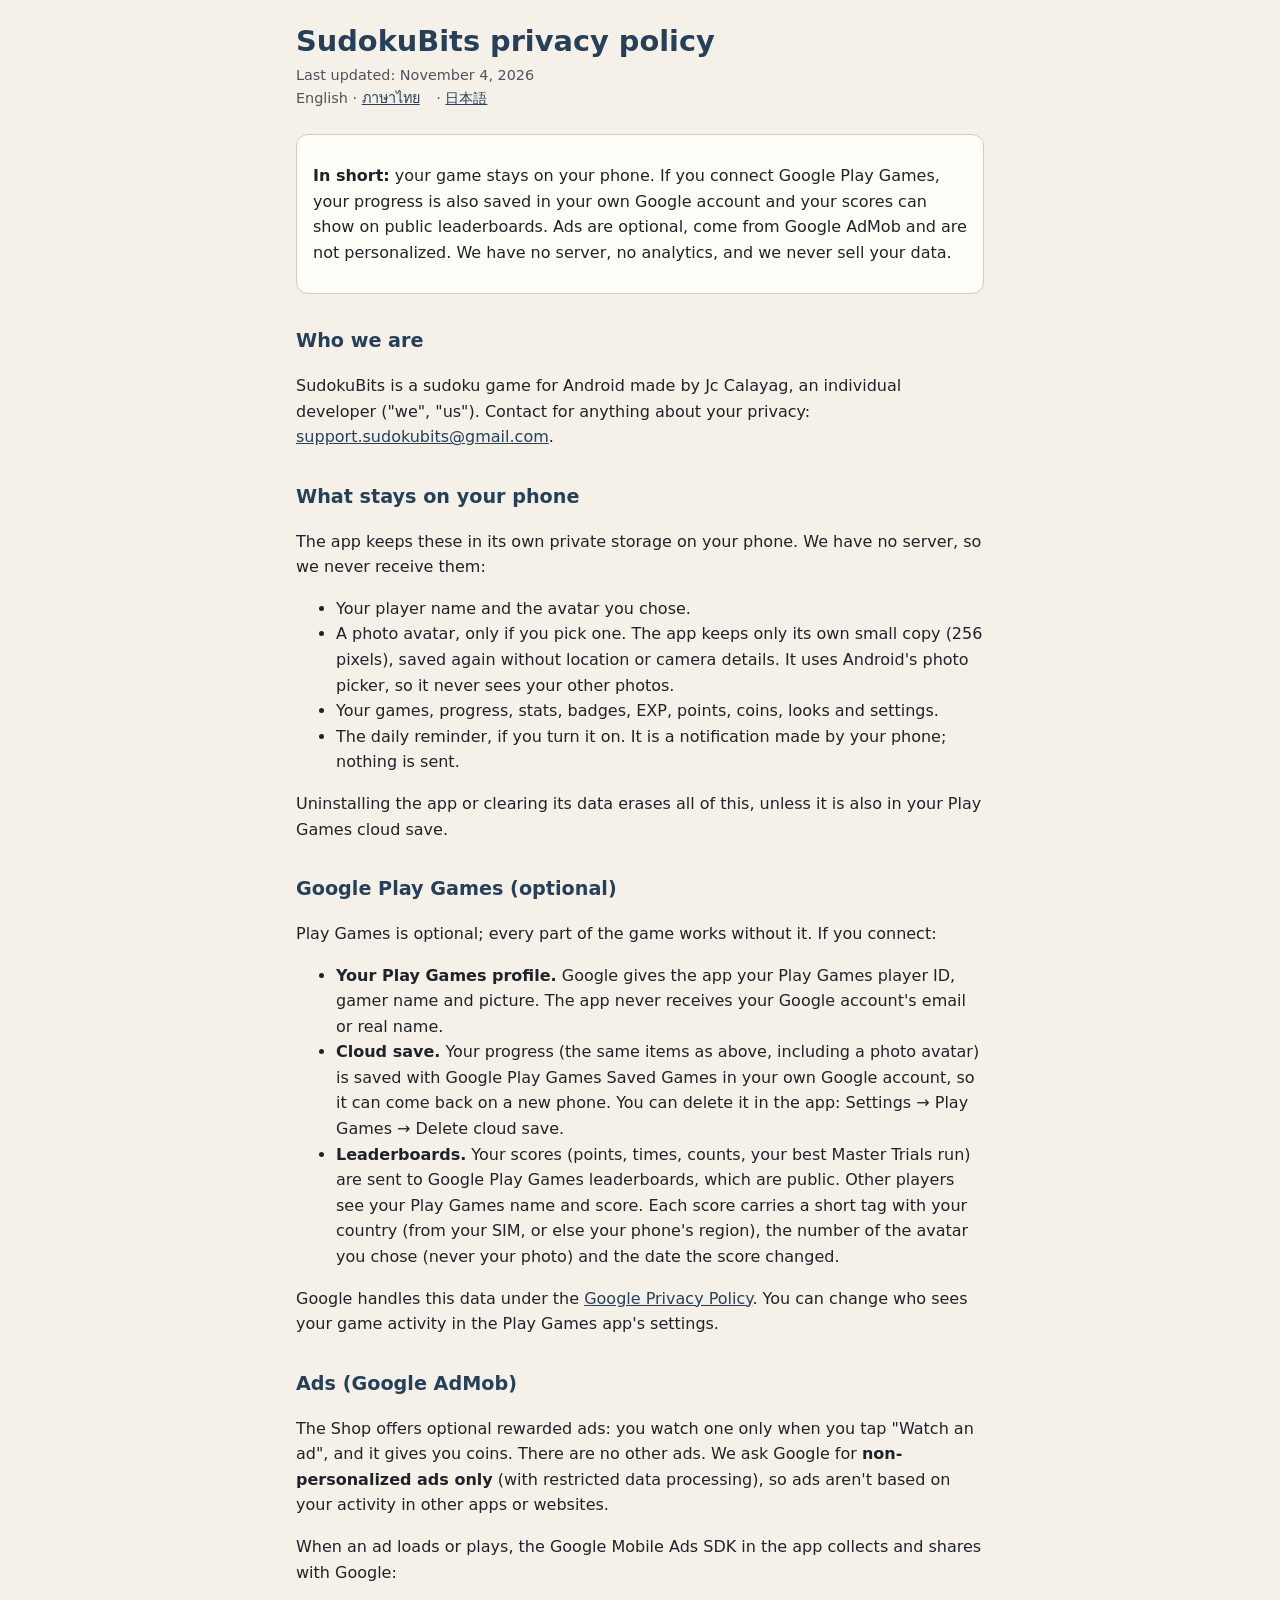
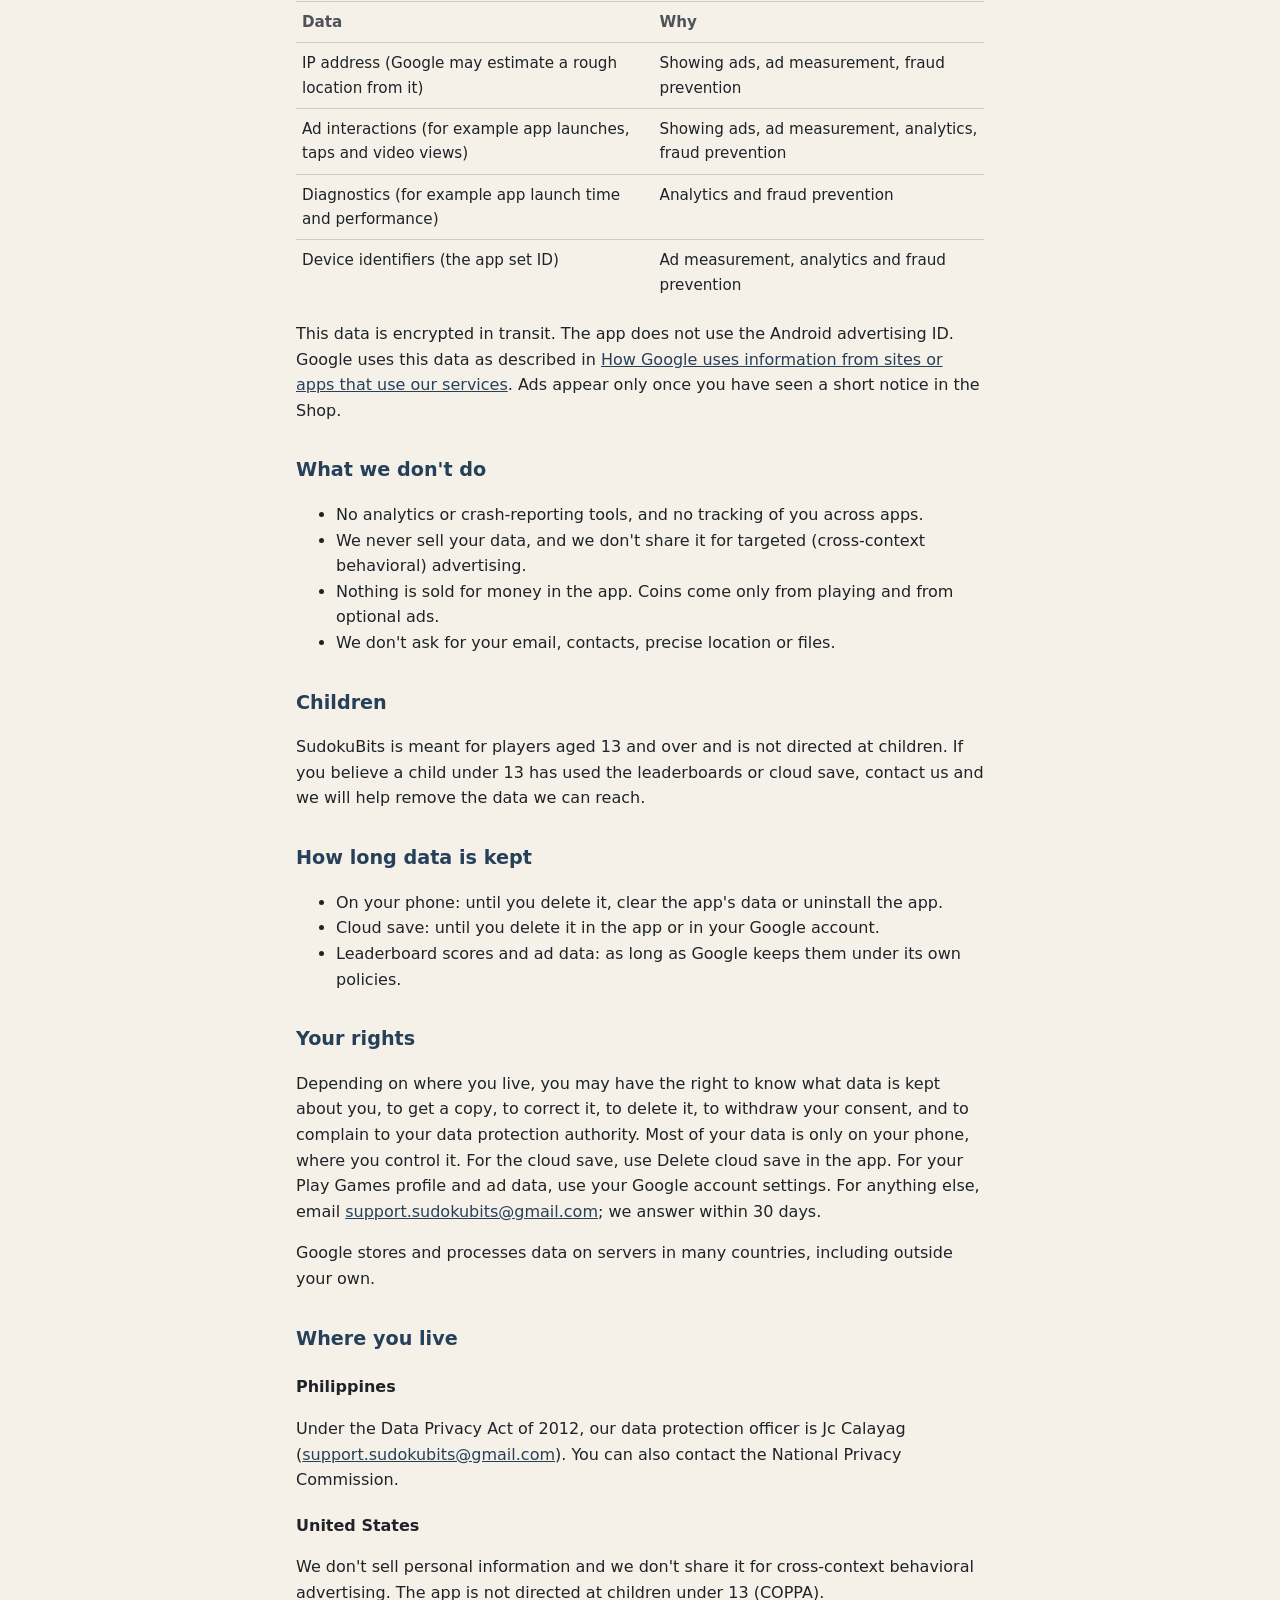
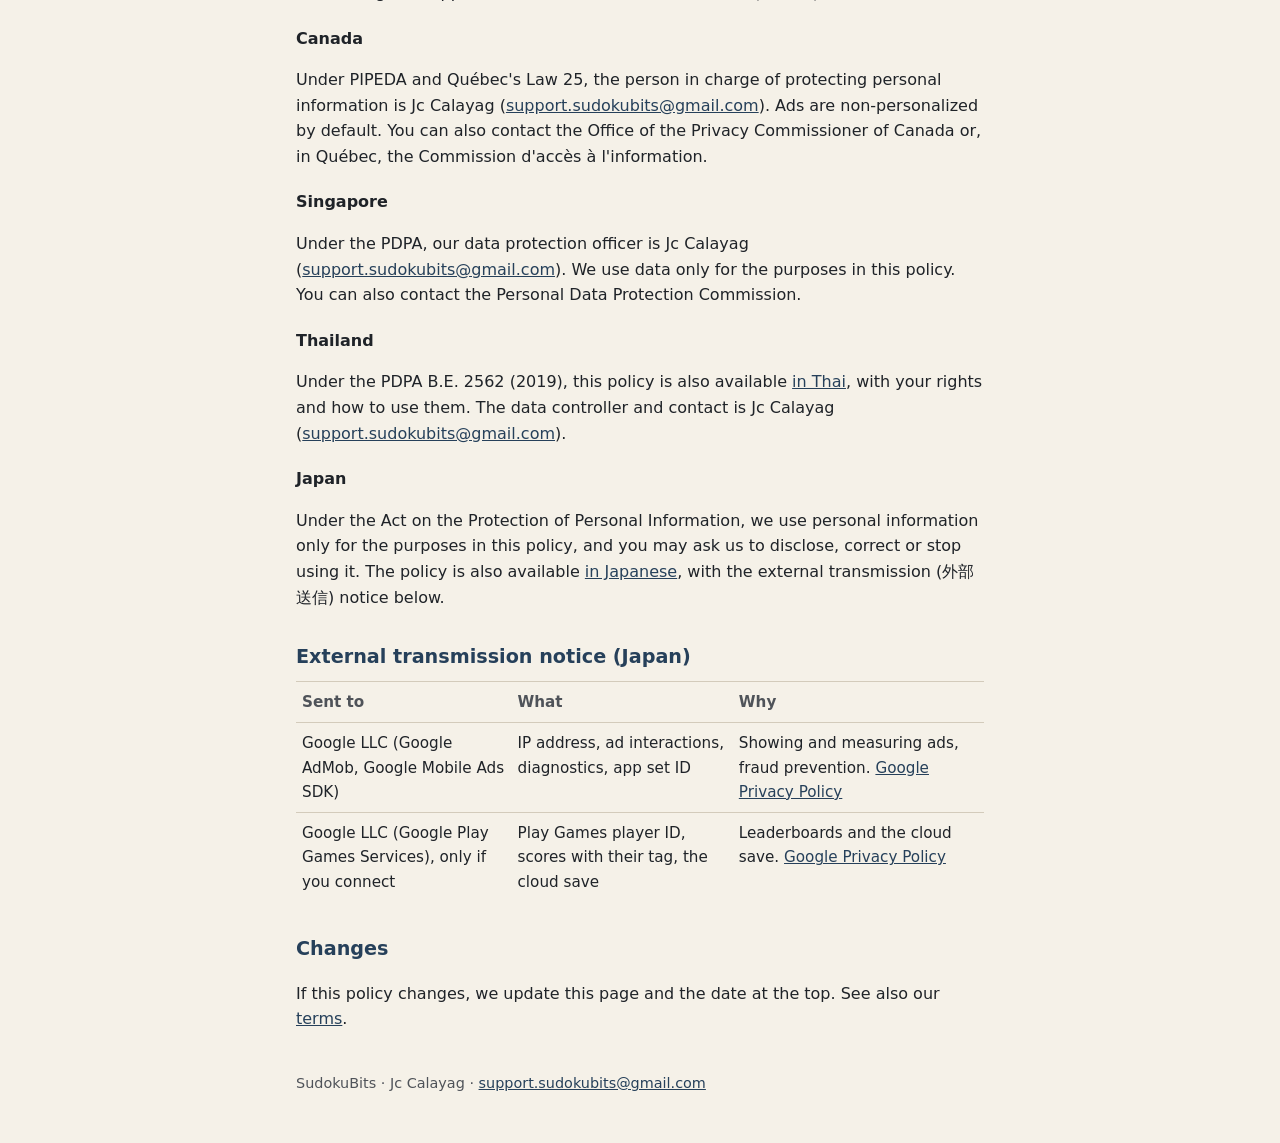
==== privacy.html @ 5cd3148a "Add files via upload" ====
<!doctype html>
<html lang="en">
<head>
<meta charset="utf-8">
<meta name="viewport" content="width=device-width, initial-scale=1">
<title>SudokuBits privacy policy</title>
<link rel="stylesheet" href="style.css">
</head>
<body>
<main>
<header>
  <h1>SudokuBits privacy policy</h1>
  <p class="updated">Last updated: November 4, 2026</p>
  <p class="langs">English · <a href="th/privacy.html">ภาษาไทย</a> · <a href="ja/privacy.html">日本語</a></p>
</header>

<div class="card">
  <p><strong>In short:</strong> your game stays on your phone. If you connect Google Play Games, your
  progress is also saved in your own Google account and your scores can show on public leaderboards.
  Ads are optional, come from Google AdMob and are not personalized. We have no server, no analytics,
  and we never sell your data.</p>
</div>

<h2>Who we are</h2>
<p>SudokuBits is a sudoku game for Android made by Jc Calayag, an individual developer ("we", "us").
Contact for anything about your privacy: <a href="mailto:support.sudokubits@gmail.com">support.sudokubits@gmail.com</a>.</p>

<h2>What stays on your phone</h2>
<p>The app keeps these in its own private storage on your phone. We have no server, so we never receive them:</p>
<ul>
  <li>Your player name and the avatar you chose.</li>
  <li>A photo avatar, only if you pick one. The app keeps only its own small copy (256 pixels), saved
    again without location or camera details. It uses Android's photo picker, so it never sees your other photos.</li>
  <li>Your games, progress, stats, badges, EXP, points, coins, looks and settings.</li>
  <li>The daily reminder, if you turn it on. It is a notification made by your phone; nothing is sent.</li>
</ul>
<p>Uninstalling the app or clearing its data erases all of this, unless it is also in your Play Games cloud save.</p>

<h2>Google Play Games (optional)</h2>
<p>Play Games is optional; every part of the game works without it. If you connect:</p>
<ul>
  <li><strong>Your Play Games profile.</strong> Google gives the app your Play Games player ID, gamer name and
    picture. The app never receives your Google account's email or real name.</li>
  <li><strong>Cloud save.</strong> Your progress (the same items as above, including a photo avatar) is saved
    with Google Play Games Saved Games in your own Google account, so it can come back on a new phone.
    You can delete it in the app: Settings → Play Games → Delete cloud save.</li>
  <li><strong>Leaderboards.</strong> Your scores (points, times, counts, your best Master Trials run) are sent
    to Google Play Games leaderboards, which are public. Other players see your Play Games name and score.
    Each score carries a short tag with your country (from your SIM, or else your phone's region), the
    number of the avatar you chose (never your photo) and the date the score changed.</li>
</ul>
<p>Google handles this data under the <a href="https://policies.google.com/privacy">Google Privacy Policy</a>.
You can change who sees your game activity in the Play Games app's settings.</p>

<h2>Ads (Google AdMob)</h2>
<p>The Shop offers optional rewarded ads: you watch one only when you tap "Watch an ad", and it gives you
coins. There are no other ads. We ask Google for <strong>non-personalized ads only</strong> (with restricted
data processing), so ads aren't based on your activity in other apps or websites.</p>
<p>When an ad loads or plays, the Google Mobile Ads SDK in the app collects and shares with Google:</p>
<div class="table-wrap">
<table>
  <tr><th>Data</th><th>Why</th></tr>
  <tr><td>IP address (Google may estimate a rough location from it)</td><td>Showing ads, ad measurement, fraud prevention</td></tr>
  <tr><td>Ad interactions (for example app launches, taps and video views)</td><td>Showing ads, ad measurement, analytics, fraud prevention</td></tr>
  <tr><td>Diagnostics (for example app launch time and performance)</td><td>Analytics and fraud prevention</td></tr>
  <tr><td>Device identifiers (the app set ID)</td><td>Ad measurement, analytics and fraud prevention</td></tr>
</table>
</div>
<p>This data is encrypted in transit. The app does not use the Android advertising ID. Google uses this data as
described in <a href="https://policies.google.com/technologies/partner-sites">How Google uses information from sites or apps that use our services</a>.
Ads appear only once you have seen a short notice in the Shop.</p>

<h2>What we don't do</h2>
<ul>
  <li>No analytics or crash-reporting tools, and no tracking of you across apps.</li>
  <li>We never sell your data, and we don't share it for targeted (cross-context behavioral) advertising.</li>
  <li>Nothing is sold for money in the app. Coins come only from playing and from optional ads.</li>
  <li>We don't ask for your email, contacts, precise location or files.</li>
</ul>

<h2>Children</h2>
<p>SudokuBits is meant for players aged 13 and over and is not directed at children. If you believe a child
under 13 has used the leaderboards or cloud save, contact us and we will help remove the data we can reach.</p>

<h2>How long data is kept</h2>
<ul>
  <li>On your phone: until you delete it, clear the app's data or uninstall the app.</li>
  <li>Cloud save: until you delete it in the app or in your Google account.</li>
  <li>Leaderboard scores and ad data: as long as Google keeps them under its own policies.</li>
</ul>

<h2>Your rights</h2>
<p>Depending on where you live, you may have the right to know what data is kept about you, to get a copy,
to correct it, to delete it, to withdraw your consent, and to complain to your data protection authority.
Most of your data is only on your phone, where you control it. For the cloud save, use Delete cloud save in
the app. For your Play Games profile and ad data, use your Google account settings. For anything else, email
<a href="mailto:support.sudokubits@gmail.com">support.sudokubits@gmail.com</a>; we answer within 30 days.</p>
<p>Google stores and processes data on servers in many countries, including outside your own.</p>

<h2>Where you live</h2>
<h3>Philippines</h3>
<p>Under the Data Privacy Act of 2012, our data protection officer is Jc Calayag
(<a href="mailto:support.sudokubits@gmail.com">support.sudokubits@gmail.com</a>). You can also contact the National Privacy Commission.</p>
<h3>United States</h3>
<p>We don't sell personal information and we don't share it for cross-context behavioral advertising. The app
is not directed at children under 13 (COPPA).</p>
<h3>Canada</h3>
<p>Under PIPEDA and Québec's Law 25, the person in charge of protecting personal information is Jc Calayag
(<a href="mailto:support.sudokubits@gmail.com">support.sudokubits@gmail.com</a>). Ads are non-personalized
by default. You can also contact the Office of the Privacy Commissioner of Canada or, in Québec, the
Commission d'accès à l'information.</p>
<h3>Singapore</h3>
<p>Under the PDPA, our data protection officer is Jc Calayag
(<a href="mailto:support.sudokubits@gmail.com">support.sudokubits@gmail.com</a>). We use data only for the purposes
in this policy. You can also contact the Personal Data Protection Commission.</p>
<h3>Thailand</h3>
<p>Under the PDPA B.E. 2562 (2019), this policy is also available <a href="th/privacy.html">in Thai</a>, with your rights and
how to use them. The data controller and contact is Jc Calayag
(<a href="mailto:support.sudokubits@gmail.com">support.sudokubits@gmail.com</a>).</p>
<h3>Japan</h3>
<p>Under the Act on the Protection of Personal Information, we use personal information only for the purposes
in this policy, and you may ask us to disclose, correct or stop using it. The policy is also available
<a href="ja/privacy.html">in Japanese</a>, with the external transmission (外部送信) notice below.</p>

<h2>External transmission notice (Japan)</h2>
<div class="table-wrap">
<table>
  <tr><th>Sent to</th><th>What</th><th>Why</th></tr>
  <tr><td>Google LLC (Google AdMob, Google Mobile Ads SDK)</td>
      <td>IP address, ad interactions, diagnostics, app set ID</td>
      <td>Showing and measuring ads, fraud prevention.
        <a href="https://policies.google.com/privacy">Google Privacy Policy</a></td></tr>
  <tr><td>Google LLC (Google Play Games Services), only if you connect</td>
      <td>Play Games player ID, scores with their tag, the cloud save</td>
      <td>Leaderboards and the cloud save.
        <a href="https://policies.google.com/privacy">Google Privacy Policy</a></td></tr>
</table>
</div>

<h2>Changes</h2>
<p>If this policy changes, we update this page and the date at the top. See also our <a href="terms.html">terms</a>.</p>

<footer>SudokuBits · Jc Calayag · <a href="mailto:support.sudokubits@gmail.com">support.sudokubits@gmail.com</a></footer>
</main>
</body>
</html>
---- style.css ----
/* SudokuBits pages: the app's ink on paper, night ink in dark mode (IDENTITY §2). */
:root {
  --paper: #F5F1E8;
  --sheet: #FFFDF8;
  --ink: #1F2328;
  --ink-soft: #4F5359;
  --accent: #26405A;
  --line: #D3CBBB;
  color-scheme: light dark;
}
@media (prefers-color-scheme: dark) {
  :root {
    --paper: #12161B;
    --sheet: #1E242B;
    --ink: #E8E3D9;
    --ink-soft: #BEC3C9;
    --accent: #9EBAD3;
    --line: #3A424B;
  }
}
* { box-sizing: border-box; }
body {
  margin: 0;
  background: var(--paper);
  color: var(--ink);
  font: 16px/1.6 system-ui, -apple-system, "Segoe UI", Roboto, "Noto Sans", "Noto Sans Thai", "Noto Sans JP", sans-serif;
}
main {
  max-width: 720px;
  margin: 0 auto;
  padding: 24px 16px 48px;
}
header { margin-bottom: 24px; }
h1 { color: var(--accent); font-size: 1.8rem; line-height: 1.25; margin: 0 0 4px; }
h2 { color: var(--accent); font-size: 1.2rem; margin: 32px 0 8px; }
h3 { font-size: 1rem; margin: 20px 0 4px; }
p, li { overflow-wrap: anywhere; }
a { color: var(--accent); }
.updated, .langs { color: var(--ink-soft); font-size: 0.9rem; margin: 0; }
.langs a { margin-right: 12px; }
.card {
  background: var(--sheet);
  border: 1px solid var(--line);
  border-radius: 12px;
  padding: 12px 16px;
  margin: 12px 0;
}
table { width: 100%; border-collapse: collapse; font-size: 0.95rem; }
th, td { text-align: left; vertical-align: top; padding: 8px 6px; border-top: 1px solid var(--line); }
th { color: var(--ink-soft); font-weight: 600; }
.table-wrap { overflow-x: auto; }
footer { margin-top: 40px; color: var(--ink-soft); font-size: 0.9rem; }
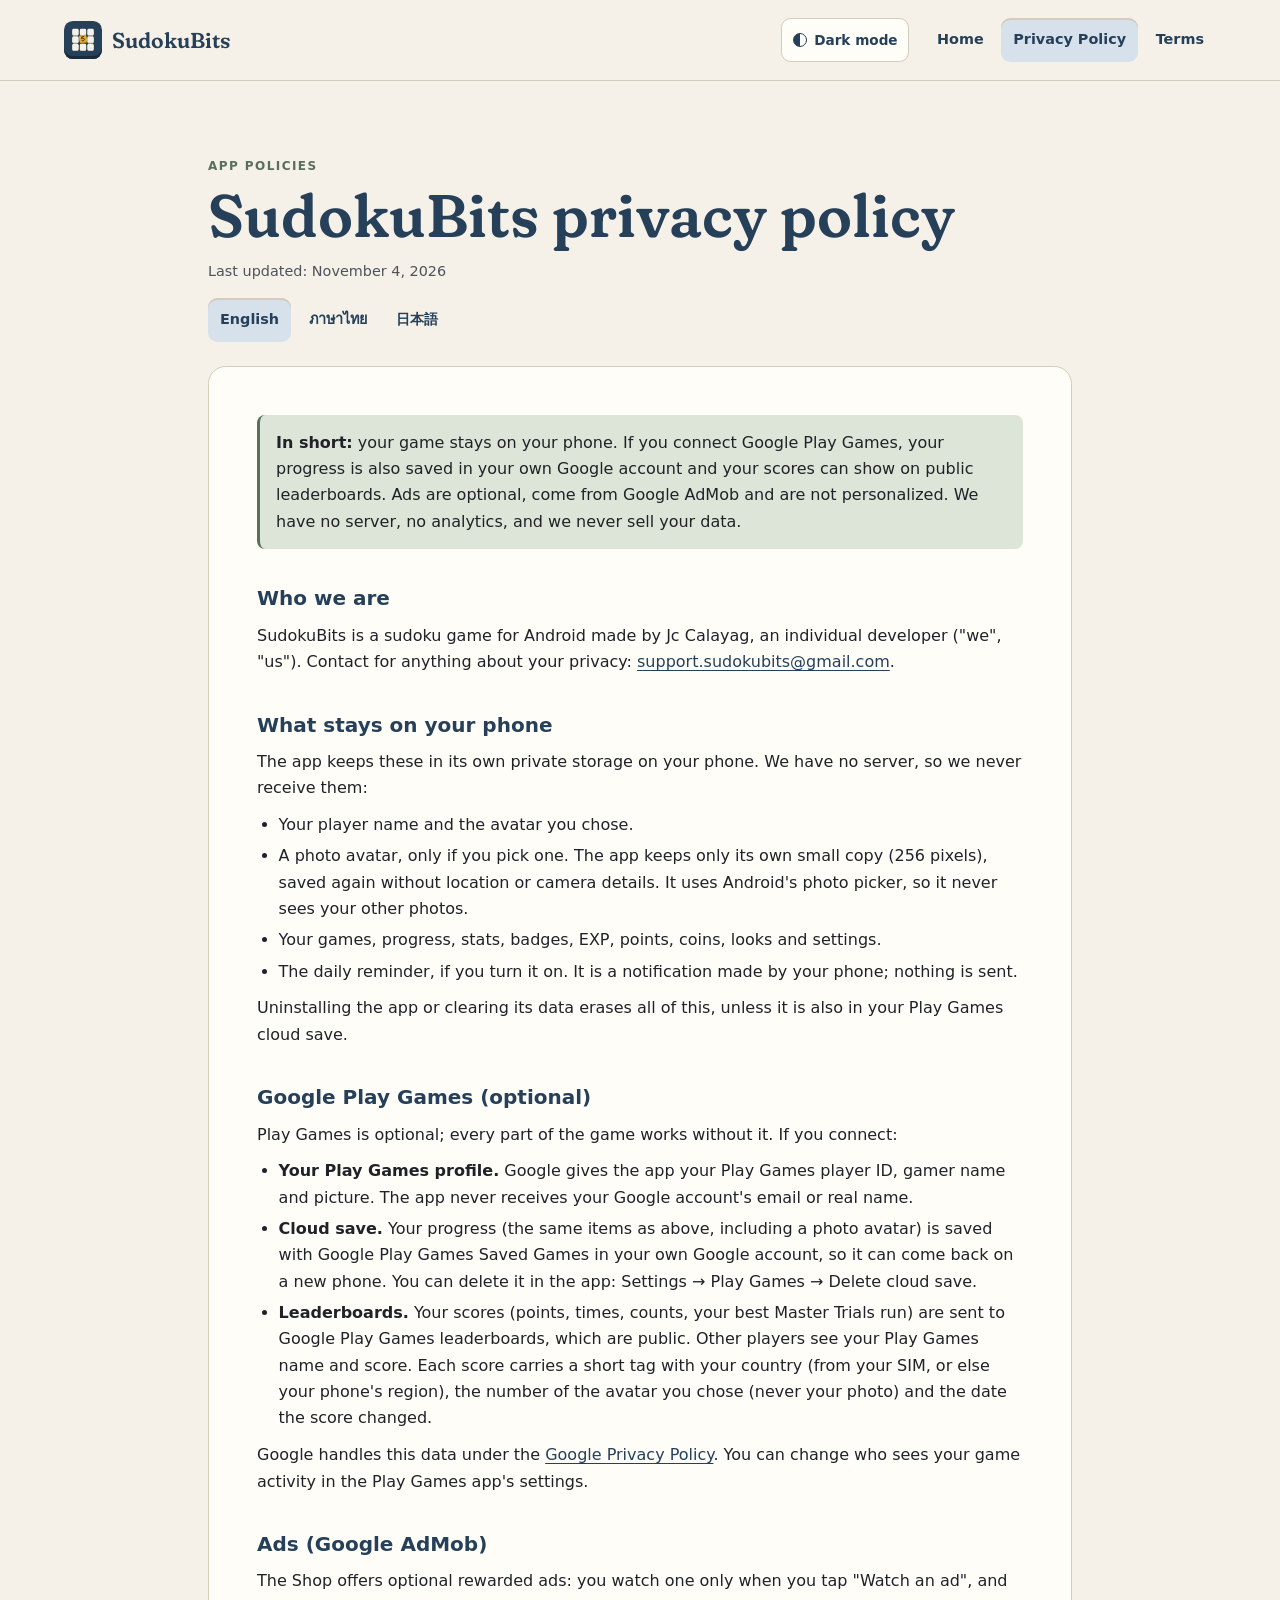
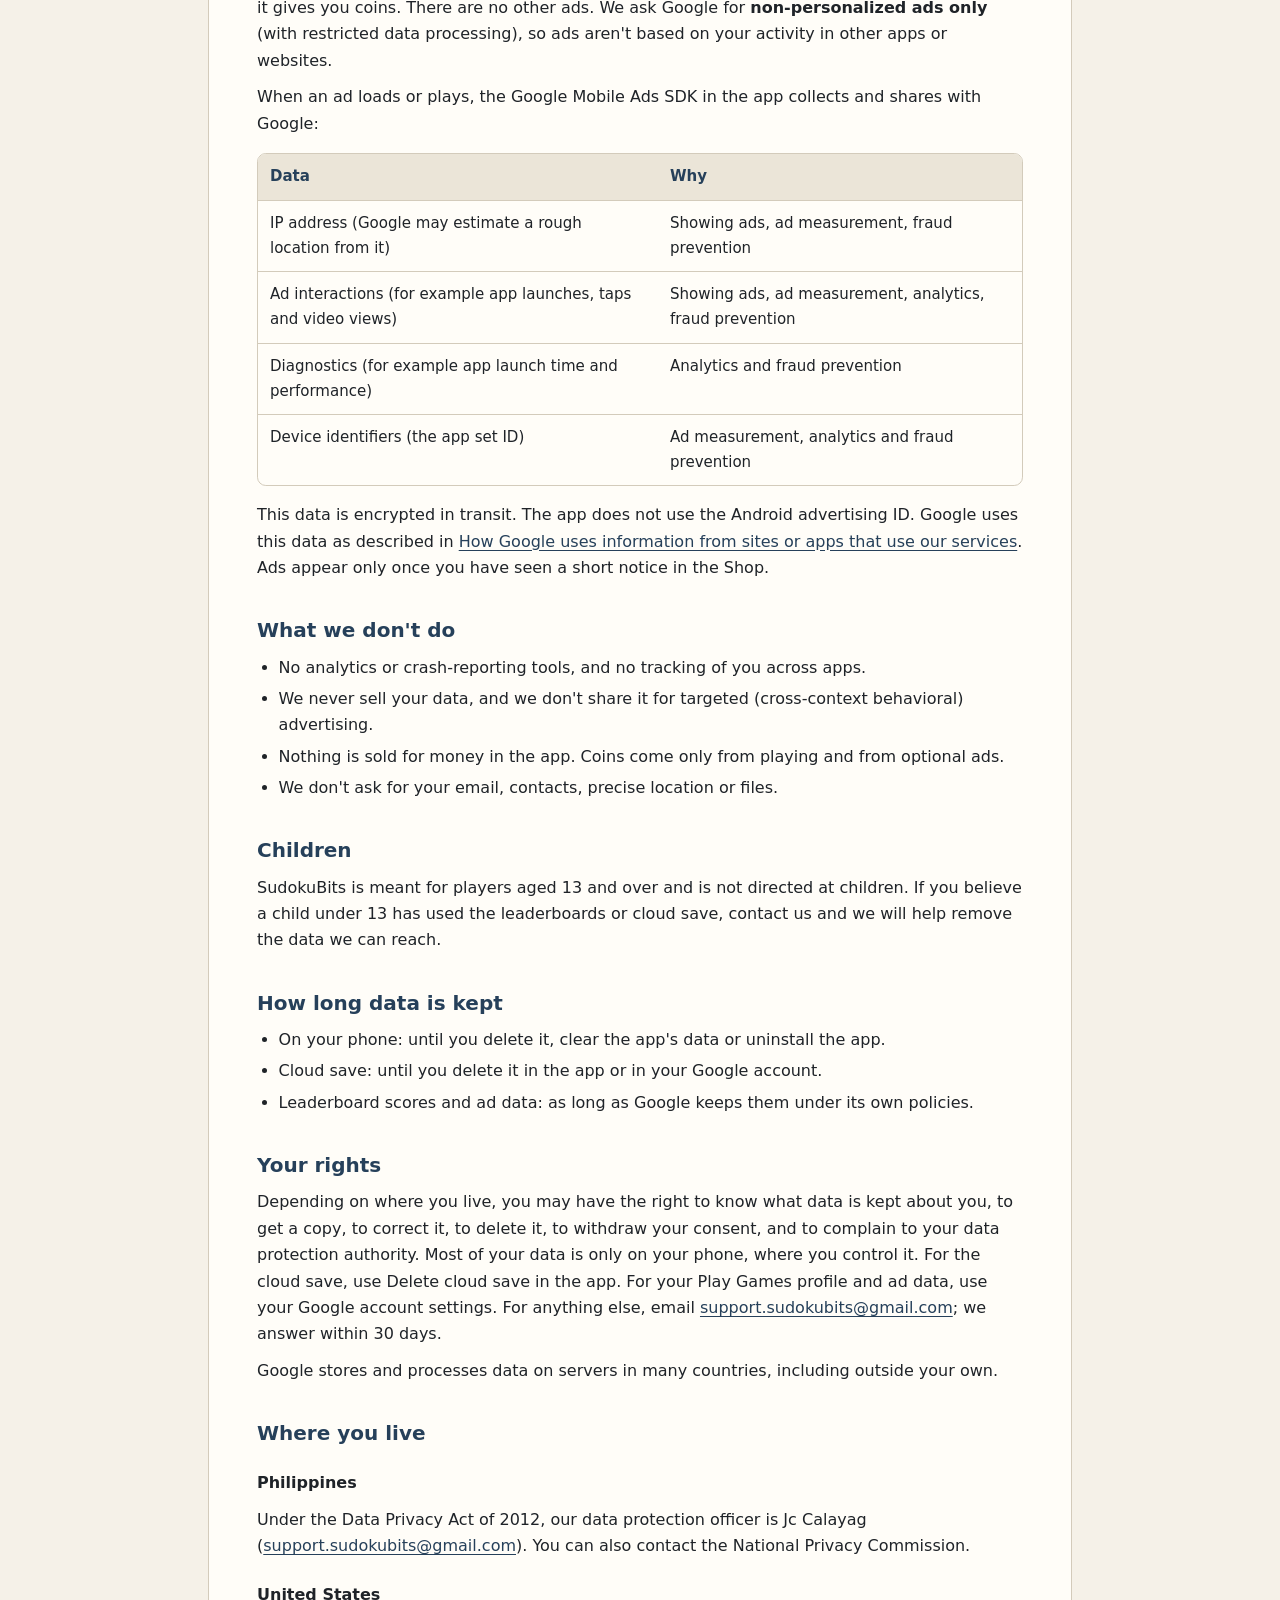
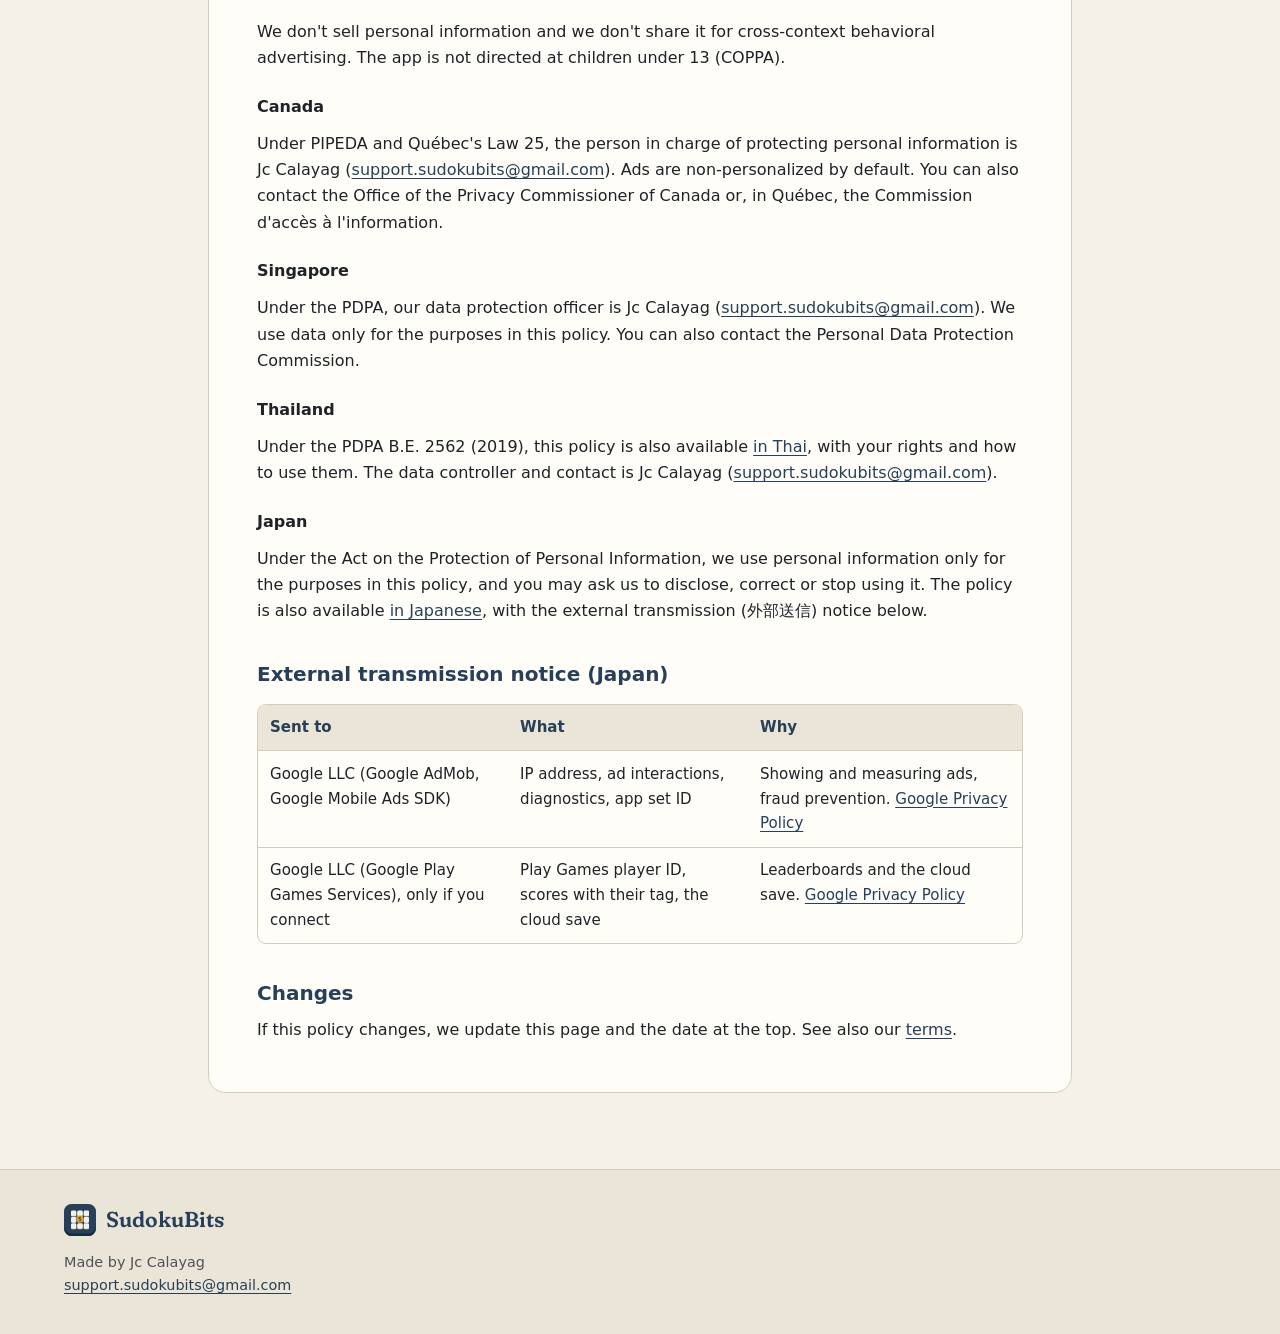
==== commit f0093f54: "feat: redesign the SudokuBits website" ====
--- a/privacy.html
+++ b/privacy.html
@@ -1,19 +1,46 @@
 <!doctype html>
 <html lang="en">
 <head>
-<meta charset="utf-8">
-<meta name="viewport" content="width=device-width, initial-scale=1">
-<title>SudokuBits privacy policy</title>
-<link rel="stylesheet" href="style.css">
+  <meta charset="utf-8">
+  <meta name="viewport" content="width=device-width, initial-scale=1">
+  <title>SudokuBits privacy policy</title>
+  <link rel="icon" href="assets/mark.svg" type="image/svg+xml">
+  <script src="assets/theme.js"></script>
+  <link rel="stylesheet" href="style.css">
 </head>
 <body>
-<main>
-<header>
-  <h1>SudokuBits privacy policy</h1>
-  <p class="updated">Last updated: November 4, 2026</p>
-  <p class="langs">English · <a href="th/privacy.html">ภาษาไทย</a> · <a href="ja/privacy.html">日本語</a></p>
-</header>
+  <a class="skip-link" href="#main">Skip to content</a>
+  <header class="site-header">
+    <div class="shell header-inner">
+      <a class="brand" href="index.html">
+        <img src="assets/mark.svg" alt="" width="38" height="38">
+        <span>SudokuBits</span>
+      </a>
+      <button class="theme-toggle" type="button" aria-pressed="false" hidden>
+        <span class="theme-indicator" aria-hidden="true"></span>
+        Dark mode
+      </button>
+      <nav class="site-nav" aria-label="Main navigation">
+        <a href="index.html">Home</a>
+        <a href="privacy.html" aria-current="page">Privacy Policy</a>
+        <a href="terms.html">Terms</a>
+      </nav>
+    </div>
+  </header>
 
+  <main id="main" class="shell legal-main" tabindex="-1">
+    <header class="legal-heading">
+      <p class="eyebrow">App policies</p>
+      <h1>SudokuBits privacy policy</h1>
+      <p class="updated">Last updated: November 4, 2026</p>
+      <nav class="langs" aria-label="Document language">
+        <a href="privacy.html" lang="en" hreflang="en" aria-current="page">English</a>
+        <a href="./th/privacy.html" lang="th" hreflang="th">ภาษาไทย</a>
+        <a href="./ja/privacy.html" lang="ja" hreflang="ja">日本語</a>
+      </nav>
+    </header>
+
+    <div class="legal-copy">
 <div class="card">
   <p><strong>In short:</strong> your game stays on your phone. If you connect Google Play Games, your
   progress is also saved in your own Google account and your scores can show on public leaderboards.
@@ -52,14 +79,14 @@
 <p>Google handles this data under the <a href="https://policies.google.com/privacy">Google Privacy Policy</a>.
 You can change who sees your game activity in the Play Games app's settings.</p>
 
-<h2>Ads (Google AdMob)</h2>
+<h2 id="ads">Ads (Google AdMob)</h2>
 <p>The Shop offers optional rewarded ads: you watch one only when you tap "Watch an ad", and it gives you
 coins. There are no other ads. We ask Google for <strong>non-personalized ads only</strong> (with restricted
 data processing), so ads aren't based on your activity in other apps or websites.</p>
 <p>When an ad loads or plays, the Google Mobile Ads SDK in the app collects and shares with Google:</p>
-<div class="table-wrap">
+<div class="table-wrap" role="region" aria-labelledby="ads" tabindex="0">
 <table>
-  <tr><th>Data</th><th>Why</th></tr>
+  <tr><th scope="col">Data</th><th scope="col">Why</th></tr>
   <tr><td>IP address (Google may estimate a rough location from it)</td><td>Showing ads, ad measurement, fraud prevention</td></tr>
   <tr><td>Ad interactions (for example app launches, taps and video views)</td><td>Showing ads, ad measurement, analytics, fraud prevention</td></tr>
   <tr><td>Diagnostics (for example app launch time and performance)</td><td>Analytics and fraud prevention</td></tr>
@@ -122,10 +149,10 @@
 in this policy, and you may ask us to disclose, correct or stop using it. The policy is also available
 <a href="ja/privacy.html">in Japanese</a>, with the external transmission (外部送信) notice below.</p>
 
-<h2>External transmission notice (Japan)</h2>
-<div class="table-wrap">
+<h2 id="external-transmission">External transmission notice (Japan)</h2>
+<div class="table-wrap" role="region" aria-labelledby="external-transmission" tabindex="0">
 <table>
-  <tr><th>Sent to</th><th>What</th><th>Why</th></tr>
+  <tr><th scope="col">Sent to</th><th scope="col">What</th><th scope="col">Why</th></tr>
   <tr><td>Google LLC (Google AdMob, Google Mobile Ads SDK)</td>
       <td>IP address, ad interactions, diagnostics, app set ID</td>
       <td>Showing and measuring ads, fraud prevention.
@@ -139,8 +166,20 @@
 
 <h2>Changes</h2>
 <p>If this policy changes, we update this page and the date at the top. See also our <a href="terms.html">terms</a>.</p>
+    </div>
+  </main>
 
-<footer>SudokuBits · Jc Calayag · <a href="mailto:support.sudokubits@gmail.com">support.sudokubits@gmail.com</a></footer>
-</main>
+  <footer class="site-footer">
+    <div class="shell footer-inner">
+      <div class="footer-credit">
+        <a class="brand" href="index.html">
+          <img src="assets/mark.svg" alt="" width="32" height="32">
+          <span>SudokuBits</span>
+        </a>
+        <p>Made by Jc Calayag</p>
+        <a href="mailto:support.sudokubits@gmail.com">support.sudokubits@gmail.com</a>
+      </div>
+    </div>
+  </footer>
 </body>
 </html>
--- a/style.css
+++ b/style.css
@@ -1,52 +1,508 @@
-/* SudokuBits pages: the app's ink on paper, night ink in dark mode (IDENTITY §2). */
+@font-face {
+  font-family: Fraunces;
+  src: url("assets/fraunces.ttf") format("truetype");
+  font-weight: 600;
+  font-display: swap;
+}
+
 :root {
-  --paper: #F5F1E8;
-  --sheet: #FFFDF8;
-  --ink: #1F2328;
-  --ink-soft: #4F5359;
-  --accent: #26405A;
-  --line: #D3CBBB;
-  color-scheme: light dark;
-}
-@media (prefers-color-scheme: dark) {
-  :root {
-    --paper: #12161B;
-    --sheet: #1E242B;
-    --ink: #E8E3D9;
-    --ink-soft: #BEC3C9;
-    --accent: #9EBAD3;
-    --line: #3A424B;
-  }
-}
-* { box-sizing: border-box; }
+  color-scheme: light;
+  --paper: #f5f1e8;
+  --sheet: #fffdf8;
+  --surface: #ebe5d8;
+  --text: #1f2328;
+  --muted: #4f5359;
+  --ink: #26405a;
+  --on-ink: #f5f1e8;
+  --ink-edge: #182b3e;
+  --ink-container: #d6e1ec;
+  --sage: #5a6e5c;
+  --sage-container: #dce5d8;
+  --line: #d3cbbb;
+  --grid-line: #bcb6a7;
+  --gold: #e3a83a;
+  --gold-wash: #f3e1b3;
+  --on-gold-wash: #3b2a00;
+  --display-font: Fraunces, Georgia, "Noto Serif", serif;
+  --body-font: system-ui, "Segoe UI", Roboto, "Noto Sans Thai", "Noto Sans JP", sans-serif;
+}
+
+:root[data-theme="dark"] {
+  color-scheme: dark;
+  --paper: #12161b;
+  --sheet: #1b2128;
+  --surface: #252b33;
+  --text: #e8e3d9;
+  --muted: #bec3c9;
+  --ink: #9ebad3;
+  --on-ink: #12253a;
+  --ink-edge: #5f7c97;
+  --ink-container: #2a3f57;
+  --sage: #a8bba5;
+  --sage-container: #33443a;
+  --line: #3a424b;
+  --grid-line: #55616e;
+  --gold: #edb94f;
+  --gold-wash: #4a3a12;
+  --on-gold-wash: #f5e1ad;
+}
+
+*, *::before, *::after { box-sizing: border-box; }
+
 body {
   margin: 0;
   background: var(--paper);
+  color: var(--text);
+  font: 1rem/1.65 var(--body-font);
+}
+
+a {
   color: var(--ink);
-  font: 16px/1.6 system-ui, -apple-system, "Segoe UI", Roboto, "Noto Sans", "Noto Sans Thai", "Noto Sans JP", sans-serif;
-}
-main {
-  max-width: 720px;
-  margin: 0 auto;
-  padding: 24px 16px 48px;
-}
-header { margin-bottom: 24px; }
-h1 { color: var(--accent); font-size: 1.8rem; line-height: 1.25; margin: 0 0 4px; }
-h2 { color: var(--accent); font-size: 1.2rem; margin: 32px 0 8px; }
-h3 { font-size: 1rem; margin: 20px 0 4px; }
-p, li { overflow-wrap: anywhere; }
-a { color: var(--accent); }
-.updated, .langs { color: var(--ink-soft); font-size: 0.9rem; margin: 0; }
-.langs a { margin-right: 12px; }
+  text-underline-offset: 0.2em;
+}
+
+a:focus-visible, button:focus-visible, [tabindex="0"]:focus-visible {
+  outline: 2px solid var(--ink);
+  outline-offset: 3px;
+}
+
+.skip-link {
+  position: absolute;
+  z-index: 1;
+  inset: 0.5rem auto auto 0.5rem;
+  padding: 0.55rem 0.8rem;
+  border-radius: 0.5rem;
+  background: var(--sheet);
+  transform: translateY(-160%);
+}
+
+.skip-link:focus { transform: none; }
+
+.shell {
+  width: min(100% - 2 * clamp(1.125rem, 5vw, 3.5rem), 72rem);
+  margin-inline: auto;
+}
+
+.site-header { border-block-end: 1px solid var(--line); }
+
+.header-inner {
+  min-height: 5rem;
+  display: flex;
+  align-items: center;
+  justify-content: space-between;
+  flex-wrap: wrap;
+  gap: 0.45rem 1rem;
+  padding-block: 0.65rem;
+}
+
+.brand {
+  display: inline-flex;
+  align-items: center;
+  gap: 0.65rem;
+  min-height: 2.75rem;
+  color: var(--ink);
+  font: 600 1.35rem/1.25 var(--display-font);
+  font-optical-sizing: none;
+  font-variation-settings: "opsz" 36, "SOFT" 100;
+  text-decoration: none;
+}
+
+.brand img { display: block; flex: none; }
+
+.site-nav {
+  display: flex;
+  flex-wrap: wrap;
+  gap: 0.2rem 0.35rem;
+}
+
+.site-nav a, .langs a {
+  display: inline-flex;
+  align-items: center;
+  min-height: 2.75rem;
+  padding: 0.3rem 0.75rem;
+  border-radius: 0.6rem;
+  font-size: 0.9rem;
+  font-weight: 650;
+  text-decoration: none;
+}
+
+.site-nav a:hover, .langs a:hover { text-decoration: underline; }
+
+.site-nav [aria-current], .langs [aria-current] {
+  background: var(--ink-container);
+  box-shadow: inset 0 2px 0 var(--line);
+}
+
+.theme-toggle, .puzzle-toggle {
+  display: inline-flex;
+  align-items: center;
+  justify-content: center;
+  gap: 0.45rem;
+  min-height: 2.75rem;
+  padding: 0.3rem 0.65rem;
+  border: 1px solid var(--line);
+  border-radius: 0.6rem;
+  background: var(--sheet);
+  color: var(--ink);
+  font: 650 0.85rem/1.25 var(--body-font);
+  cursor: pointer;
+}
+
+.theme-toggle[hidden], .puzzle-toggle[hidden], .puzzle-toggle svg[hidden] { display: none; }
+.theme-toggle { margin-inline-start: auto; }
+.theme-toggle:hover, .puzzle-toggle:hover { background: var(--ink-container); }
+.theme-toggle[aria-pressed="true"] { background: var(--ink-container); }
+
+.theme-indicator {
+  width: 0.9rem;
+  height: 0.9rem;
+  flex: none;
+  border: 1px solid currentColor;
+  border-radius: 50%;
+  background: linear-gradient(90deg, currentColor 50%, transparent 50%);
+}
+
+.theme-toggle[aria-pressed="true"] .theme-indicator { background: currentColor; }
+
+.hero {
+  display: grid;
+  grid-template-columns: minmax(0, 1.12fr) minmax(0, 1fr);
+  align-items: center;
+  gap: clamp(2.5rem, 6vw, 5.25rem);
+  padding-block: clamp(3.25rem, 7vw, 6rem) clamp(3.75rem, 8vw, 6.5rem);
+}
+
+.eyebrow {
+  margin: 0;
+  color: var(--sage);
+  font-size: 0.75rem;
+  font-weight: 750;
+  letter-spacing: 0.12em;
+  line-height: 1.5;
+  text-transform: uppercase;
+}
+
+.status-dot {
+  display: inline-block;
+  width: 0.5rem;
+  aspect-ratio: 1;
+  margin-inline-end: 0.25rem;
+  border-radius: 50%;
+  background: var(--sage);
+  vertical-align: 0.08em;
+}
+
+h1, .hero-line, .play-notes h2 {
+  color: var(--ink);
+  font-family: var(--display-font);
+  font-weight: 600;
+  font-optical-sizing: none;
+  font-variation-settings: "opsz" 36, "SOFT" 100;
+}
+
+.hero h1 {
+  margin: 0.7rem 0 0;
+  font-size: clamp(3rem, 6.8vw, 6.25rem);
+  letter-spacing: -0.045em;
+  line-height: 1;
+}
+
+.hero-line {
+  margin: 1rem 0 0;
+  font-size: clamp(1.45rem, 3vw, 2.6rem);
+  letter-spacing: -0.025em;
+  line-height: 1.16;
+}
+
+.hero-description {
+  max-width: 33ch;
+  margin: 1.15rem 0 1.65rem;
+  color: var(--muted);
+  font-size: clamp(1rem, 1.6vw, 1.16rem);
+}
+
+.store-tile {
+  display: inline-flex;
+  align-items: center;
+  justify-content: center;
+  gap: 0.6rem;
+  min-height: 3.25rem;
+  padding: 0.55rem 1rem 0.75rem;
+  border: 1px solid var(--ink);
+  border-radius: 0.75rem;
+  background: var(--ink);
+  box-shadow: inset 0 -4px 0 var(--ink-edge);
+  color: var(--on-ink);
+  font-weight: 700;
+  text-decoration: none;
+}
+
+.store-tile svg { flex: none; }
+.store-tile:hover { text-decoration: underline; }
+.store-tile:active { box-shadow: inset 0 -1px 0 var(--ink-edge); }
+
+.puzzle-sheet {
+  width: min(100%, 28rem);
+  margin: 0;
+  justify-self: center;
+  padding: clamp(0.8rem, 3vw, 1.7rem);
+  border: 1px solid var(--line);
+  border-radius: 1.2rem;
+  background: var(--sheet);
+  box-shadow: 0 6px 0 var(--line), 0 11px 0 var(--surface), 0 12px 0 var(--line);
+}
+
+.puzzle-heading, .puzzle-sheet figcaption {
+  display: flex;
+  align-items: baseline;
+  justify-content: space-between;
+  flex-wrap: wrap;
+  gap: 0.15rem 0.75rem;
+}
+
+.puzzle-index {
+  color: var(--muted);
+  font-size: 0.75rem;
+  font-variant-numeric: tabular-nums;
+}
+
+.puzzle-board {
+  display: grid;
+  grid-template-rows: repeat(9, minmax(0, 1fr));
+  aspect-ratio: 1;
+  margin-block: 0.85rem;
+  border: 2px solid var(--ink);
+  border-radius: 0.35rem;
+  overflow: hidden;
+  font-size: clamp(0.75rem, 2.1vw, 1.35rem);
+  font-weight: 650;
+  line-height: 1;
+  font-variant-numeric: tabular-nums;
+}
+
+.puzzle-row { display: grid; grid-template-columns: repeat(9, minmax(0, 1fr)); }
+.puzzle-row + .puzzle-row { border-block-start: 1px solid var(--grid-line); }
+.puzzle-row:nth-child(3n + 4) { border-block-start: 2px solid var(--ink); }
+
+.puzzle-row span {
+  display: grid;
+  place-items: center;
+}
+
+.puzzle-row span + span { border-inline-start: 1px solid var(--grid-line); }
+.puzzle-row span:nth-child(3n + 4) { border-inline-start: 2px solid var(--ink); }
+
+.puzzle-row.is-complete {
+  position: relative;
+  background: var(--gold-wash);
+  color: var(--on-gold-wash);
+}
+
+.puzzle-row.is-complete::after {
+  position: absolute;
+  inset: auto 0.15rem 0.15rem;
+  height: 2px;
+  background: var(--gold);
+  content: "";
+}
+
+.puzzle-row .placed { font-weight: 800; }
+
+.puzzle-sheet figcaption {
+  color: var(--muted);
+  font-size: 0.78rem;
+}
+
+.puzzle-toggle {
+  min-width: 9.25rem;
+}
+
+.puzzle-toggle svg { flex: none; }
+
+@media (prefers-reduced-motion: no-preference) {
+  @view-transition { navigation: auto; }
+
+  ::view-transition { pointer-events: none; }
+  ::view-transition-group(root) { animation-duration: 240ms; }
+
+  .hero-copy, .puzzle-sheet, .legal-main { animation: page-enter 360ms ease-out both; }
+  .puzzle-sheet { animation-delay: 90ms; }
+  .puzzle-row .placed { animation: digit-enter 200ms ease-out both; }
+  .puzzle-row.is-complete::after {
+    transform-origin: left;
+    animation: seam-draw 300ms ease-out both;
+  }
+}
+
+@keyframes page-enter {
+  from { opacity: 0.65; transform: translateY(9px); }
+  to { opacity: 1; transform: translateY(0); }
+}
+
+@keyframes digit-enter { from { color: transparent; } }
+@keyframes seam-draw { from { transform: scaleX(0); } }
+
+.play-notes {
+  display: grid;
+  grid-template-columns: minmax(0, 0.8fr) minmax(0, 1fr);
+  gap: 1rem clamp(2rem, 6vw, 5rem);
+  padding-block: clamp(2rem, 4.5vw, 3.5rem);
+  border-block-start: 1px solid var(--line);
+}
+
+.play-notes h2 {
+  max-width: 13ch;
+  margin: 0.45rem 0 0;
+  font-size: clamp(1.8rem, 4vw, 3.6rem);
+  letter-spacing: -0.03em;
+  line-height: 1.1;
+}
+
+.play-list { margin: 0; }
+
+.play-list > div {
+  position: relative;
+  min-height: 3rem;
+  padding-inline-start: 3.75rem;
+}
+
+.play-list > div + div {
+  margin-block-start: 1.1rem;
+  padding-block-start: 1.1rem;
+  border-block-start: 1px solid var(--line);
+}
+
+.play-list dt {
+  color: var(--ink);
+  font-size: 1.08rem;
+  font-weight: 750;
+}
+
+.play-list dd { margin: 0.2rem 0 0; color: var(--muted); }
+
+.note-icon {
+  position: absolute;
+  inset-inline-start: 0;
+  display: grid;
+  place-items: center;
+  width: 2.85rem;
+  aspect-ratio: 1;
+  border-radius: 0.65rem;
+  background: var(--sage-container);
+  color: var(--ink);
+}
+
+.site-footer {
+  border-block-start: 1px solid var(--line);
+  background: var(--surface);
+}
+
+.footer-inner {
+  display: flex;
+  justify-content: space-between;
+  flex-wrap: wrap;
+  gap: 1.25rem 2rem;
+  padding-block: 1.75rem 2.25rem;
+  font-size: 0.9rem;
+}
+
+.footer-credit { min-width: 0; }
+.footer-credit p { margin: 0.45rem 0 0; color: var(--muted); }
+.footer-credit > a:not(.brand) { overflow-wrap: anywhere; }
+
+.footer-languages {
+  display: flex;
+  flex-wrap: wrap;
+  gap: 1rem clamp(1.5rem, 4vw, 3rem);
+}
+
+.footer-languages p { margin: 0 0 0.3rem; color: var(--text); font-weight: 750; }
+.footer-languages a { display: block; padding-block: 0.15rem; }
+
+.legal-main {
+  max-width: 54rem;
+  padding-block: clamp(2.5rem, 6vw, 4.75rem);
+}
+
+.legal-heading { margin-block-end: 1.5rem; }
+
+.legal-heading h1 {
+  margin: 0.4rem 0 0.6rem;
+  font-size: clamp(1.85rem, 5.1vw, 3.75rem);
+  line-height: 1.15;
+  overflow-wrap: anywhere;
+}
+
+.updated { margin: 0; color: var(--muted); font-size: 0.9rem; }
+
+.langs {
+  display: flex;
+  flex-wrap: wrap;
+  gap: 0.2rem 0.35rem;
+  margin-block-start: 0.9rem;
+}
+
+.legal-copy {
+  padding: clamp(1rem, 4.5vw, 3rem);
+  border: 1px solid var(--line);
+  border-radius: 1.1rem;
+  background: var(--sheet);
+  overflow-wrap: anywhere;
+}
+
+.legal-copy > :first-child, .card > :first-child { margin-block-start: 0; }
+.legal-copy > :last-child, .card > :last-child { margin-block-end: 0; }
+.legal-copy h2 { margin: 1.75em 0 0.4em; color: var(--ink); font-size: 1.25rem; line-height: 1.4; }
+.legal-copy h3 { margin: 1.4em 0 0.35em; font-size: 1rem; }
+.legal-copy p, .legal-copy ul { margin-block: 0.65em; }
+.legal-copy ul { padding-inline-start: 1.35em; }
+.legal-copy li + li { margin-block-start: 0.3em; }
+
 .card {
-  background: var(--sheet);
+  padding: 0.9rem 1rem;
+  border-inline-start: 3px solid var(--sage);
+  border-radius: 0.5rem;
+  background: var(--sage-container);
+}
+
+.table-wrap {
+  overflow-x: auto;
+  margin-block: 1rem;
   border: 1px solid var(--line);
-  border-radius: 12px;
-  padding: 12px 16px;
-  margin: 12px 0;
-}
-table { width: 100%; border-collapse: collapse; font-size: 0.95rem; }
-th, td { text-align: left; vertical-align: top; padding: 8px 6px; border-top: 1px solid var(--line); }
-th { color: var(--ink-soft); font-weight: 600; }
-.table-wrap { overflow-x: auto; }
-footer { margin-top: 40px; color: var(--ink-soft); font-size: 0.9rem; }
+  border-radius: 0.55rem;
+}
+
+.table-wrap table {
+  width: 100%;
+  min-width: 25rem;
+  border-collapse: collapse;
+  font-size: 0.94rem;
+}
+
+.table-wrap :is(th, td) {
+  padding: 0.65rem 0.75rem;
+  text-align: start;
+  vertical-align: top;
+}
+
+.table-wrap th { background: var(--surface); color: var(--ink); }
+.table-wrap td { border-block-start: 1px solid var(--line); }
+
+@media (max-width: 48rem) {
+  .hero, .play-notes { grid-template-columns: minmax(0, 1fr); }
+  .hero { gap: 2rem; }
+  .hero h1 { font-size: clamp(2.55rem, 11vw, 5rem); }
+  .puzzle-sheet { justify-self: start; }
+  .puzzle-board { font-size: clamp(0.75rem, 4vw, 1.35rem); }
+}
+
+@media (max-width: 38rem) {
+  .header-inner {
+    display: grid;
+    grid-template-columns: minmax(0, 1fr) auto;
+  }
+  .header-inner .brand { justify-self: start; }
+  .theme-toggle { grid-column: 2; grid-row: 1; }
+  .site-nav { grid-column: 1 / -1; margin-inline-start: -0.4rem; }
+  .site-nav a { padding-inline: 0.4rem; }
+}
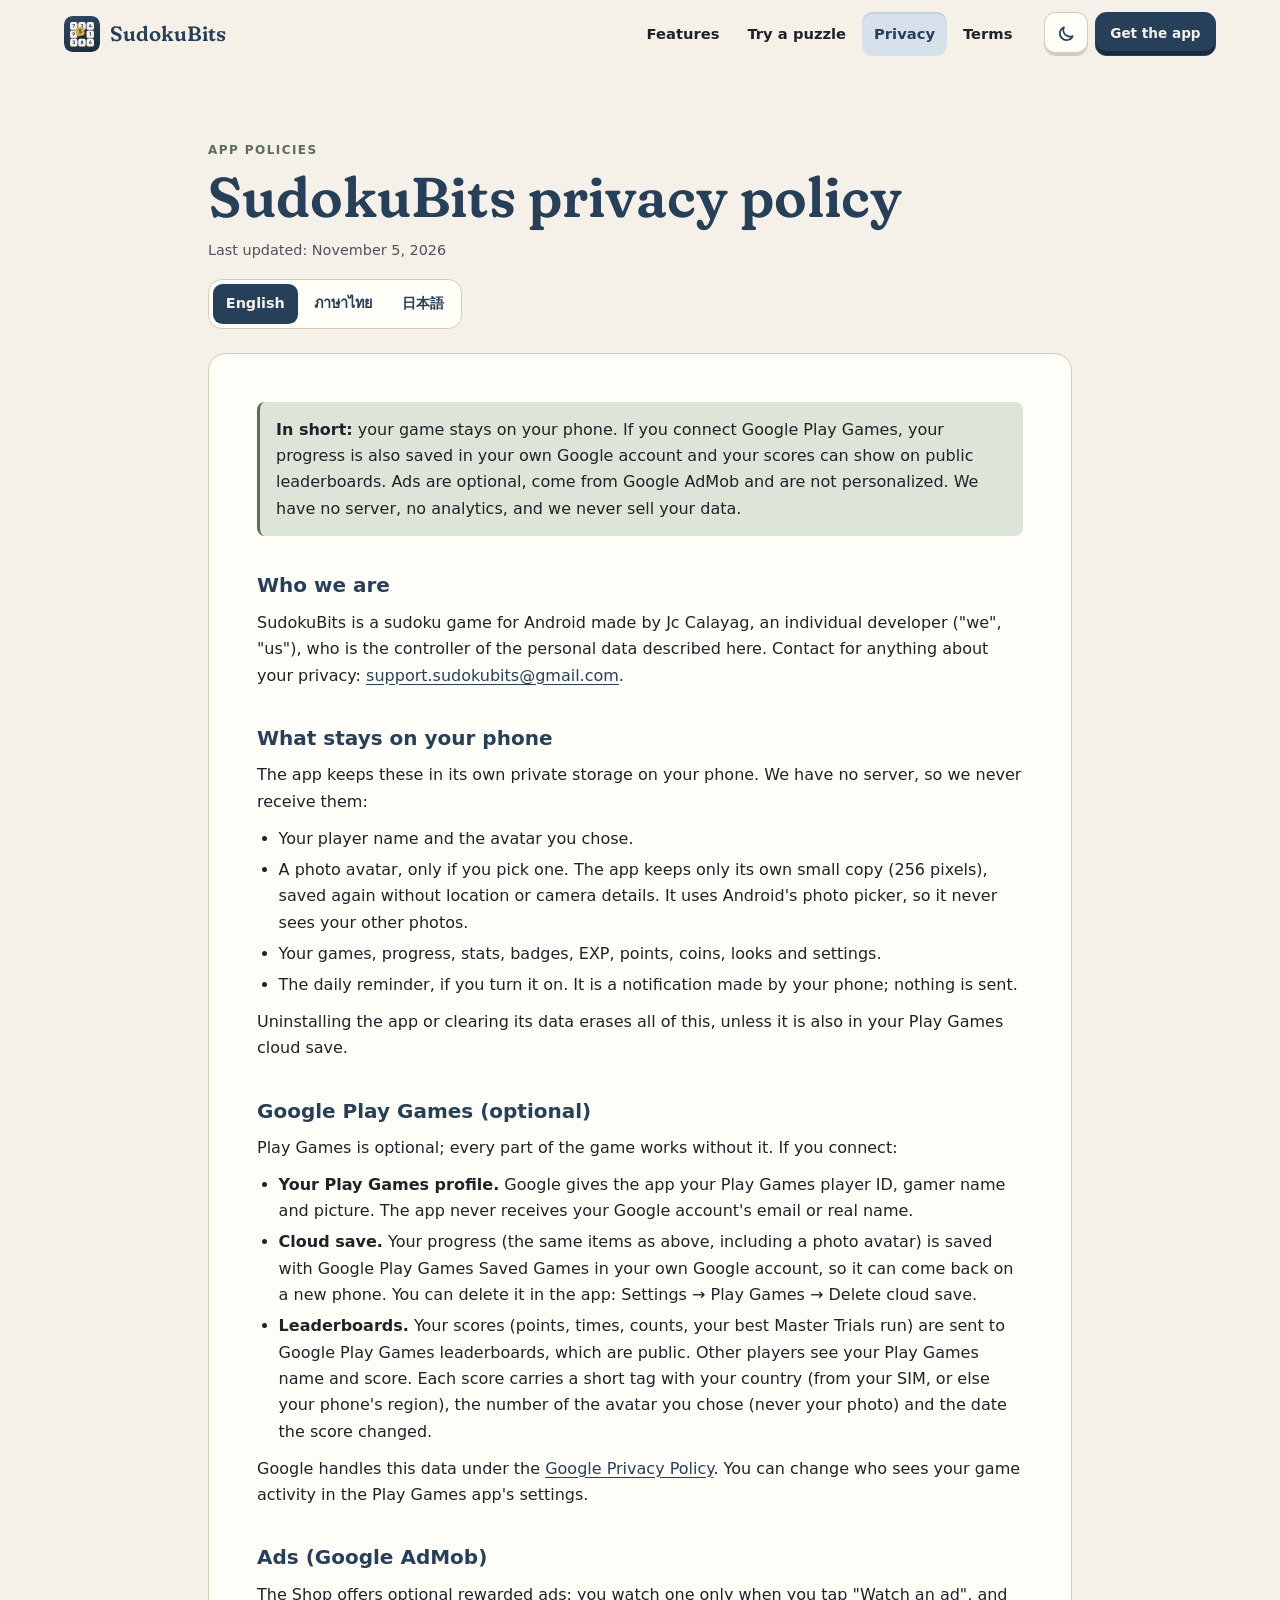
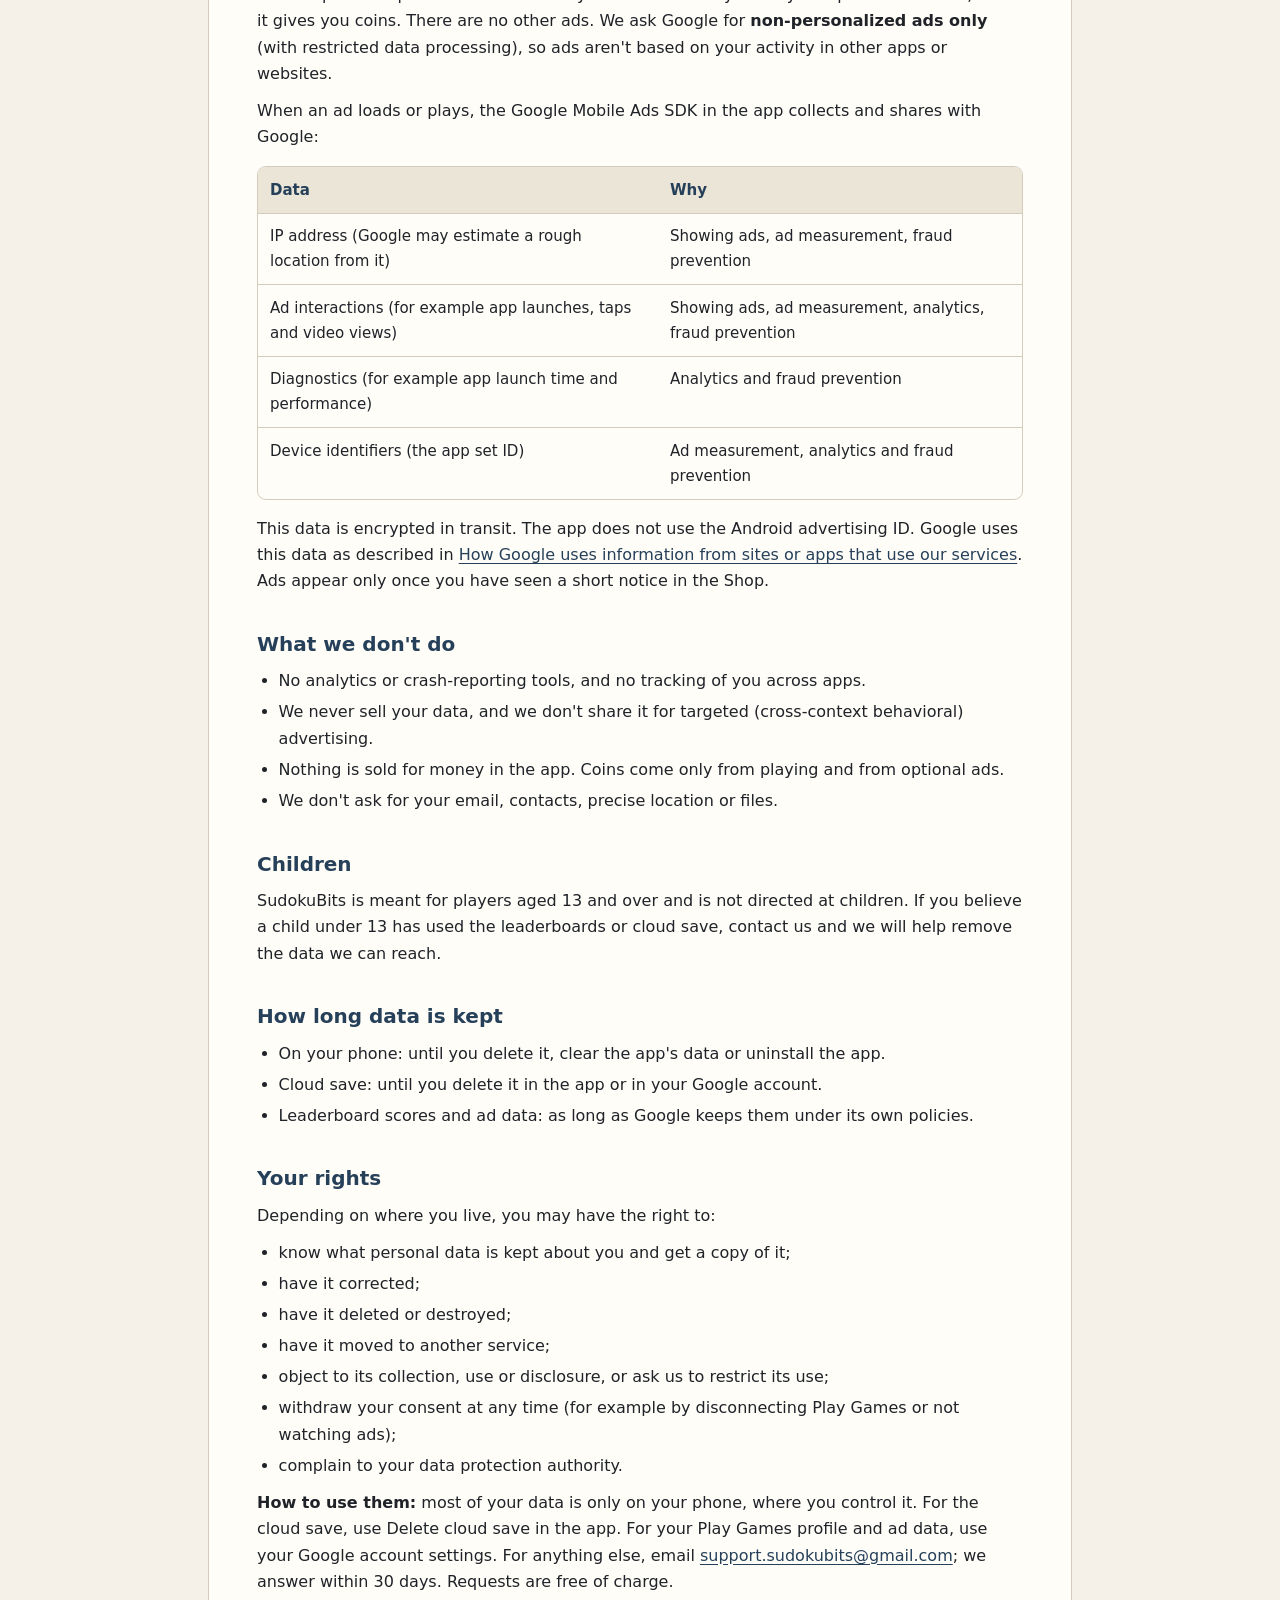
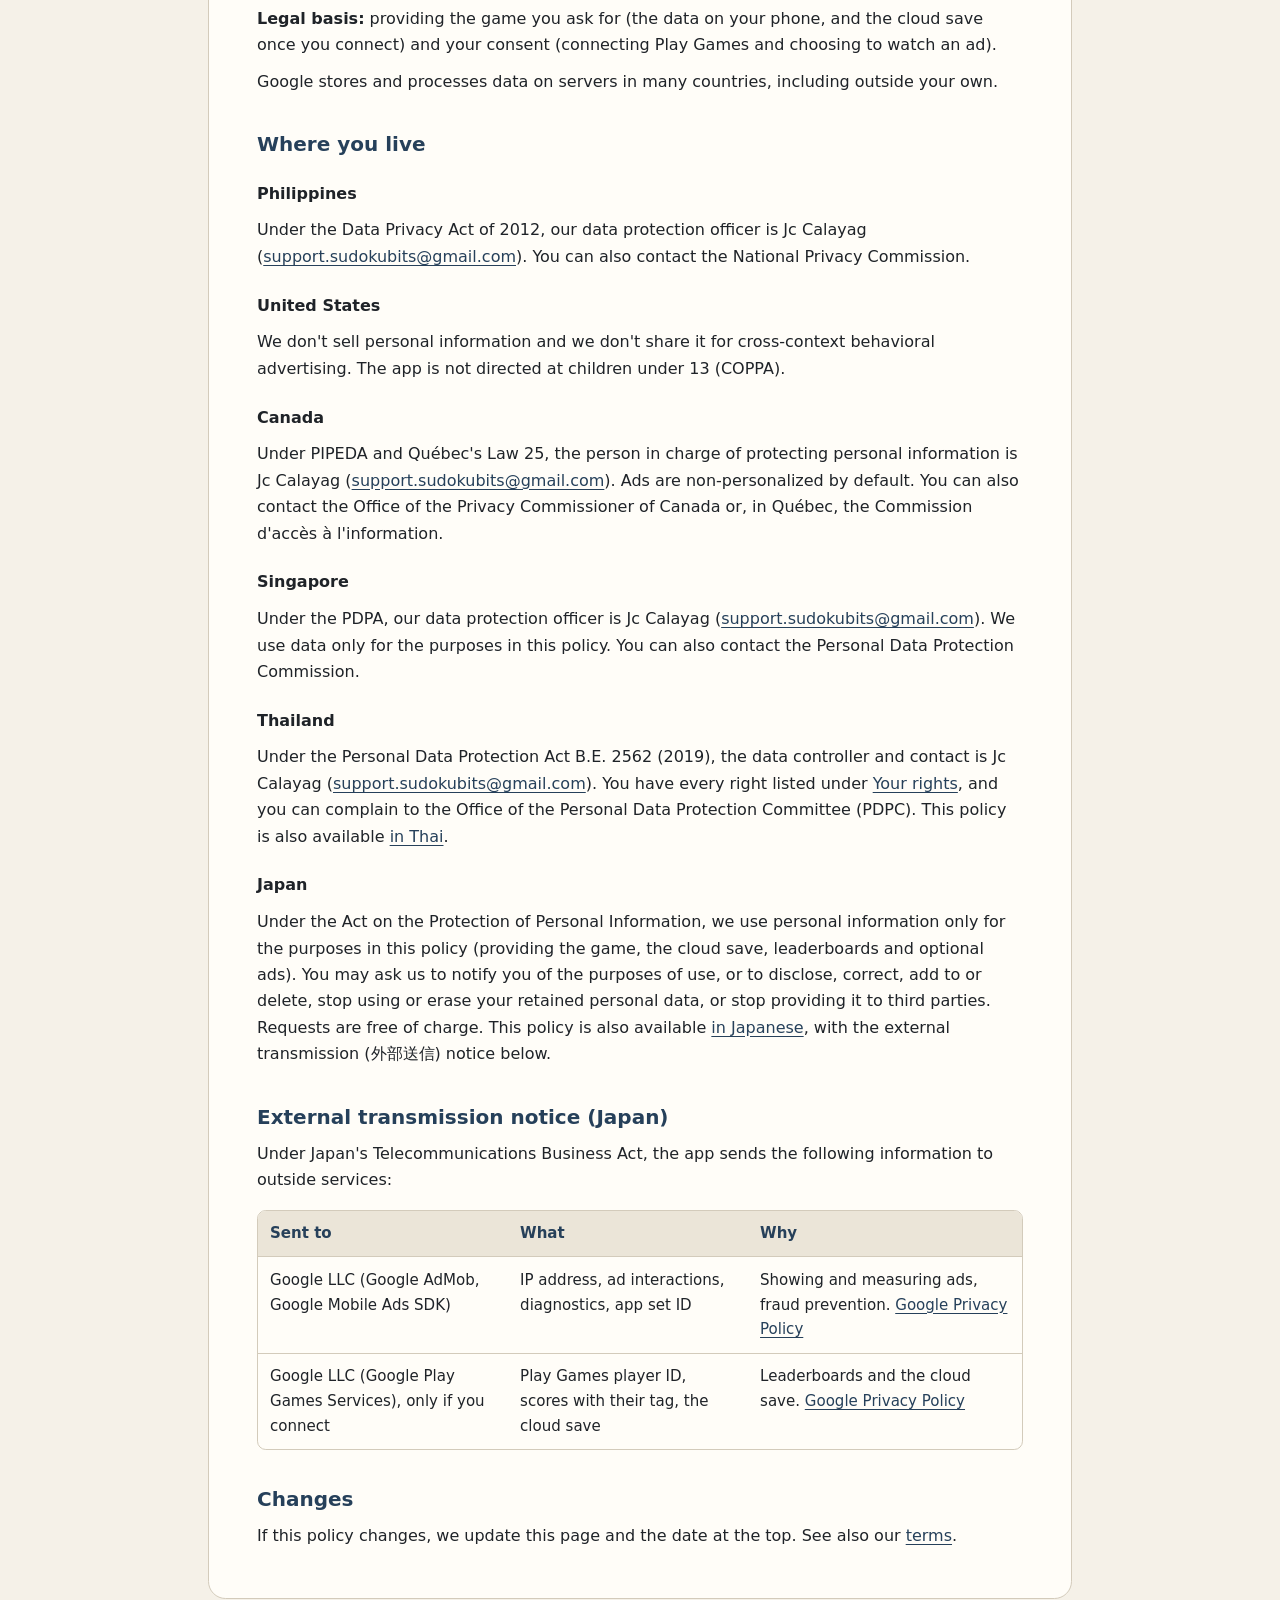
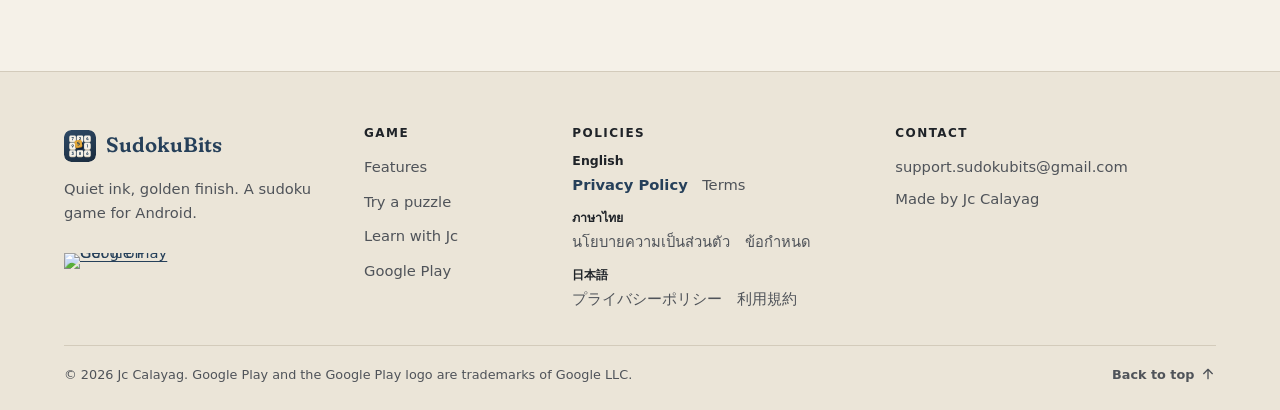
==== commit 33812428: "feat: refresh the site with the app's icon, motion and a playable puzzle - Use the real launcher ico" ====
--- a/privacy.html
+++ b/privacy.html
@@ -2,29 +2,51 @@
 <html lang="en">
 <head>
   <meta charset="utf-8">
-  <meta name="viewport" content="width=device-width, initial-scale=1">
+  <meta name="viewport" content="width=device-width, initial-scale=1, viewport-fit=cover">
+  <meta name="description" content="How the SudokuBits app handles your data: what stays on your phone, Google Play Games, optional ads and your rights.">
   <title>SudokuBits privacy policy</title>
-  <link rel="icon" href="assets/mark.svg" type="image/svg+xml">
+  <meta name="theme-color" content="#f5f1e8" media="(prefers-color-scheme: light)">
+  <meta name="theme-color" content="#12161b" media="(prefers-color-scheme: dark)">
+  <link rel="icon" href="assets/icon.svg" type="image/svg+xml">
+  <link rel="icon" href="assets/icon-512.png" type="image/png" sizes="512x512">
+  <link rel="apple-touch-icon" href="assets/icon-512.png">
   <script src="assets/theme.js"></script>
+  <script src="assets/site.js" defer></script>
   <link rel="stylesheet" href="style.css">
 </head>
-<body>
+<body id="top">
   <a class="skip-link" href="#main">Skip to content</a>
   <header class="site-header">
     <div class="shell header-inner">
       <a class="brand" href="index.html">
-        <img src="assets/mark.svg" alt="" width="38" height="38">
+        <img class="brand-mark" src="assets/icon.svg" alt="" width="36" height="36">
         <span>SudokuBits</span>
       </a>
-      <button class="theme-toggle" type="button" aria-pressed="false" hidden>
-        <span class="theme-indicator" aria-hidden="true"></span>
-        Dark mode
-      </button>
-      <nav class="site-nav" aria-label="Main navigation">
-        <a href="index.html">Home</a>
-        <a href="privacy.html" aria-current="page">Privacy Policy</a>
+      <nav class="site-nav" id="site-nav" aria-label="Main navigation">
+        <a href="index.html#modes">Features</a>
+        <a href="index.html#try">Try a puzzle</a>
+        <a href="privacy.html" aria-current="page">Privacy</a>
         <a href="terms.html">Terms</a>
-      </nav>
+        <div class="nav-extra">
+          <p class="eyebrow">Policies in other languages</p>
+          <div class="langs-inline">
+            <a href="th/privacy.html" lang="th" hreflang="th">ภาษาไทย</a>
+            <a href="ja/privacy.html" lang="ja" hreflang="ja">日本語</a>
+          </div>
+          <a class="play-badge small" href="https://play.google.com/store/apps/details?id=com.jccalayag.sudokubits"><img src="https://play.google.com/intl/en_us/badges/static/images/badges/en_badge_web_generic.png" alt="Get it on Google Play" width="646" height="250" loading="lazy"></a>
+        </div>
+      </nav>
+      <div class="header-actions">
+        <button class="icon-button theme-toggle" type="button" aria-pressed="false" aria-label="Dark mode" hidden>
+          <svg class="moon" width="20" height="20" viewBox="0 0 24 24" fill="none" stroke="currentColor" stroke-width="2" stroke-linecap="round" stroke-linejoin="round" aria-hidden="true"><path d="M20 14.5A8 8 0 0 1 9.5 4a8 8 0 1 0 10.5 10.5Z"/></svg>
+          <svg class="sun" width="20" height="20" viewBox="0 0 24 24" fill="none" stroke="currentColor" stroke-width="2" stroke-linecap="round" stroke-linejoin="round" aria-hidden="true"><circle cx="12" cy="12" r="4"/><path d="M12 2.5v2M12 19.5v2M4.6 4.6l1.4 1.4M18 18l1.4 1.4M2.5 12h2M19.5 12h2M4.6 19.4 6 18M18 6l1.4-1.4"/></svg>
+        </button>
+        <a class="tile-button primary header-cta" href="https://play.google.com/store/apps/details?id=com.jccalayag.sudokubits">Get the app</a>
+        <button class="icon-button menu-toggle" type="button" aria-expanded="false" aria-controls="site-nav" aria-label="Open menu" data-open="Open menu" data-close="Close menu" hidden>
+          <svg class="menu-open" width="20" height="20" viewBox="0 0 24 24" fill="none" stroke="currentColor" stroke-width="2" stroke-linecap="round" aria-hidden="true"><path d="M4 7h16M4 12h16M4 17h16"/></svg>
+          <svg class="menu-close" width="20" height="20" viewBox="0 0 24 24" fill="none" stroke="currentColor" stroke-width="2" stroke-linecap="round" aria-hidden="true"><path d="M6 6l12 12M18 6 6 18"/></svg>
+        </button>
+      </div>
     </div>
   </header>
 
@@ -32,27 +54,28 @@
     <header class="legal-heading">
       <p class="eyebrow">App policies</p>
       <h1>SudokuBits privacy policy</h1>
-      <p class="updated">Last updated: November 4, 2026</p>
+      <p class="updated">Last updated: November 5, 2026</p>
       <nav class="langs" aria-label="Document language">
         <a href="privacy.html" lang="en" hreflang="en" aria-current="page">English</a>
-        <a href="./th/privacy.html" lang="th" hreflang="th">ภาษาไทย</a>
-        <a href="./ja/privacy.html" lang="ja" hreflang="ja">日本語</a>
+        <a href="th/privacy.html" lang="th" hreflang="th">ภาษาไทย</a>
+        <a href="ja/privacy.html" lang="ja" hreflang="ja">日本語</a>
       </nav>
     </header>
 
     <div class="legal-copy">
-<div class="card">
+<div class="note">
   <p><strong>In short:</strong> your game stays on your phone. If you connect Google Play Games, your
   progress is also saved in your own Google account and your scores can show on public leaderboards.
   Ads are optional, come from Google AdMob and are not personalized. We have no server, no analytics,
   and we never sell your data.</p>
 </div>
 
-<h2>Who we are</h2>
-<p>SudokuBits is a sudoku game for Android made by Jc Calayag, an individual developer ("we", "us").
-Contact for anything about your privacy: <a href="mailto:support.sudokubits@gmail.com">support.sudokubits@gmail.com</a>.</p>
-
-<h2>What stays on your phone</h2>
+<h2 id="who">Who we are</h2>
+<p>SudokuBits is a sudoku game for Android made by Jc Calayag, an individual developer ("we", "us"), who is
+the controller of the personal data described here. Contact for anything about your privacy:
+<a href="mailto:support.sudokubits@gmail.com">support.sudokubits@gmail.com</a>.</p>
+
+<h2 id="phone">What stays on your phone</h2>
 <p>The app keeps these in its own private storage on your phone. We have no server, so we never receive them:</p>
 <ul>
   <li>Your player name and the avatar you chose.</li>
@@ -63,7 +86,7 @@
 </ul>
 <p>Uninstalling the app or clearing its data erases all of this, unless it is also in your Play Games cloud save.</p>
 
-<h2>Google Play Games (optional)</h2>
+<h2 id="play-games">Google Play Games (optional)</h2>
 <p>Play Games is optional; every part of the game works without it. If you connect:</p>
 <ul>
   <li><strong>Your Play Games profile.</strong> Google gives the app your Play Games player ID, gamer name and
@@ -97,7 +120,7 @@
 described in <a href="https://policies.google.com/technologies/partner-sites">How Google uses information from sites or apps that use our services</a>.
 Ads appear only once you have seen a short notice in the Shop.</p>
 
-<h2>What we don't do</h2>
+<h2 id="dont">What we don't do</h2>
 <ul>
   <li>No analytics or crash-reporting tools, and no tracking of you across apps.</li>
   <li>We never sell your data, and we don't share it for targeted (cross-context behavioral) advertising.</li>
@@ -105,26 +128,37 @@
   <li>We don't ask for your email, contacts, precise location or files.</li>
 </ul>
 
-<h2>Children</h2>
+<h2 id="children">Children</h2>
 <p>SudokuBits is meant for players aged 13 and over and is not directed at children. If you believe a child
 under 13 has used the leaderboards or cloud save, contact us and we will help remove the data we can reach.</p>
 
-<h2>How long data is kept</h2>
+<h2 id="retention">How long data is kept</h2>
 <ul>
   <li>On your phone: until you delete it, clear the app's data or uninstall the app.</li>
   <li>Cloud save: until you delete it in the app or in your Google account.</li>
   <li>Leaderboard scores and ad data: as long as Google keeps them under its own policies.</li>
 </ul>
 
-<h2>Your rights</h2>
-<p>Depending on where you live, you may have the right to know what data is kept about you, to get a copy,
-to correct it, to delete it, to withdraw your consent, and to complain to your data protection authority.
-Most of your data is only on your phone, where you control it. For the cloud save, use Delete cloud save in
-the app. For your Play Games profile and ad data, use your Google account settings. For anything else, email
-<a href="mailto:support.sudokubits@gmail.com">support.sudokubits@gmail.com</a>; we answer within 30 days.</p>
+<h2 id="rights">Your rights</h2>
+<p>Depending on where you live, you may have the right to:</p>
+<ul>
+  <li>know what personal data is kept about you and get a copy of it;</li>
+  <li>have it corrected;</li>
+  <li>have it deleted or destroyed;</li>
+  <li>have it moved to another service;</li>
+  <li>object to its collection, use or disclosure, or ask us to restrict its use;</li>
+  <li>withdraw your consent at any time (for example by disconnecting Play Games or not watching ads);</li>
+  <li>complain to your data protection authority.</li>
+</ul>
+<p><strong>How to use them:</strong> most of your data is only on your phone, where you control it. For the
+cloud save, use Delete cloud save in the app. For your Play Games profile and ad data, use your Google account
+settings. For anything else, email <a href="mailto:support.sudokubits@gmail.com">support.sudokubits@gmail.com</a>;
+we answer within 30 days. Requests are free of charge.</p>
+<p><strong>Legal basis:</strong> providing the game you ask for (the data on your phone, and the cloud save once
+you connect) and your consent (connecting Play Games and choosing to watch an ad).</p>
 <p>Google stores and processes data on servers in many countries, including outside your own.</p>
 
-<h2>Where you live</h2>
+<h2 id="where">Where you live</h2>
 <h3>Philippines</h3>
 <p>Under the Data Privacy Act of 2012, our data protection officer is Jc Calayag
 (<a href="mailto:support.sudokubits@gmail.com">support.sudokubits@gmail.com</a>). You can also contact the National Privacy Commission.</p>
@@ -141,15 +175,19 @@
 (<a href="mailto:support.sudokubits@gmail.com">support.sudokubits@gmail.com</a>). We use data only for the purposes
 in this policy. You can also contact the Personal Data Protection Commission.</p>
 <h3>Thailand</h3>
-<p>Under the PDPA B.E. 2562 (2019), this policy is also available <a href="th/privacy.html">in Thai</a>, with your rights and
-how to use them. The data controller and contact is Jc Calayag
-(<a href="mailto:support.sudokubits@gmail.com">support.sudokubits@gmail.com</a>).</p>
+<p>Under the Personal Data Protection Act B.E. 2562 (2019), the data controller and contact is Jc Calayag
+(<a href="mailto:support.sudokubits@gmail.com">support.sudokubits@gmail.com</a>). You have every right listed under
+<a href="#rights">Your rights</a>, and you can complain to the Office of the Personal Data Protection Committee
+(PDPC). This policy is also available <a href="th/privacy.html" hreflang="th">in Thai</a>.</p>
 <h3>Japan</h3>
 <p>Under the Act on the Protection of Personal Information, we use personal information only for the purposes
-in this policy, and you may ask us to disclose, correct or stop using it. The policy is also available
-<a href="ja/privacy.html">in Japanese</a>, with the external transmission (外部送信) notice below.</p>
+in this policy (providing the game, the cloud save, leaderboards and optional ads). You may ask us to notify you
+of the purposes of use, or to disclose, correct, add to or delete, stop using or erase your retained personal
+data, or stop providing it to third parties. Requests are free of charge. This policy is also available
+<a href="ja/privacy.html" hreflang="ja">in Japanese</a>, with the external transmission (外部送信) notice below.</p>
 
 <h2 id="external-transmission">External transmission notice (Japan)</h2>
+<p>Under Japan's Telecommunications Business Act, the app sends the following information to outside services:</p>
 <div class="table-wrap" role="region" aria-labelledby="external-transmission" tabindex="0">
 <table>
   <tr><th scope="col">Sent to</th><th scope="col">What</th><th scope="col">Why</th></tr>
@@ -164,21 +202,51 @@
 </table>
 </div>
 
-<h2>Changes</h2>
+<h2 id="changes">Changes</h2>
 <p>If this policy changes, we update this page and the date at the top. See also our <a href="terms.html">terms</a>.</p>
     </div>
   </main>
 
   <footer class="site-footer">
-    <div class="shell footer-inner">
-      <div class="footer-credit">
+    <div class="shell footer-grid">
+      <div class="footer-brand">
         <a class="brand" href="index.html">
-          <img src="assets/mark.svg" alt="" width="32" height="32">
+          <img src="assets/icon.svg" alt="" width="32" height="32" loading="lazy">
           <span>SudokuBits</span>
         </a>
+        <p>Quiet ink, golden finish. A sudoku game for Android.</p>
+        <a class="play-badge small" href="https://play.google.com/store/apps/details?id=com.jccalayag.sudokubits"><img src="https://play.google.com/intl/en_us/badges/static/images/badges/en_badge_web_generic.png" alt="Get it on Google Play" width="646" height="250" loading="lazy"></a>
+      </div>
+      <nav class="footer-col" aria-labelledby="footer-game">
+        <h2 id="footer-game">Game</h2>
+        <ul>
+          <li><a href="index.html#modes">Features</a></li>
+          <li><a href="index.html#try">Try a puzzle</a></li>
+          <li><a href="index.html#learn">Learn with Jc</a></li>
+          <li><a href="https://play.google.com/store/apps/details?id=com.jccalayag.sudokubits">Google Play</a></li>
+        </ul>
+      </nav>
+      <nav class="footer-col footer-langs-col" aria-labelledby="footer-policies">
+        <h2 id="footer-policies">Policies</h2>
+        <ul class="footer-langs">
+            <li lang="en"><span class="lang-name">English</span><a href="privacy.html" aria-current="page">Privacy Policy</a><a href="terms.html">Terms</a></li>
+            <li lang="th"><span class="lang-name">ภาษาไทย</span><a href="th/privacy.html" hreflang="th">นโยบายความเป็นส่วนตัว</a><a href="th/terms.html" hreflang="th">ข้อกำหนด</a></li>
+            <li lang="ja"><span class="lang-name">日本語</span><a href="ja/privacy.html" hreflang="ja">プライバシーポリシー</a><a href="ja/terms.html" hreflang="ja">利用規約</a></li>
+        </ul>
+      </nav>
+      <div class="footer-col">
+        <h2>Contact</h2>
+        <ul>
+          <li><a href="mailto:support.sudokubits@gmail.com">support.sudokubits@gmail.com</a></li>
+        </ul>
         <p>Made by Jc Calayag</p>
-        <a href="mailto:support.sudokubits@gmail.com">support.sudokubits@gmail.com</a>
       </div>
+    </div>
+    <div class="shell footer-bottom">
+      <p>© 2026 Jc Calayag. Google Play and the Google Play logo are trademarks of Google LLC.</p>
+      <a class="to-top" href="#top">Back to top
+        <svg width="16" height="16" viewBox="0 0 24 24" fill="none" stroke="currentColor" stroke-width="2" stroke-linecap="round" stroke-linejoin="round" aria-hidden="true"><path d="M12 19V5M5.5 11.5 12 5l6.5 6.5"/></svg>
+      </a>
     </div>
   </footer>
 </body>
--- a/style.css
+++ b/style.css
@@ -5,11 +5,14 @@
   font-display: swap;
 }
 
+/* ---------- Tokens: the app's colors (ui/theme/Color.kt, BoardColors.kt) and motion (Motion.kt) ---------- */
+
 :root {
   color-scheme: light;
   --paper: #f5f1e8;
   --sheet: #fffdf8;
   --surface: #ebe5d8;
+  --surface-low: #f0ebe0;
   --text: #1f2328;
   --muted: #4f5359;
   --ink: #26405a;
@@ -19,19 +22,42 @@
   --sage: #5a6e5c;
   --sage-container: #dce5d8;
   --line: #d3cbbb;
-  --grid-line: #bcb6a7;
   --gold: #e3a83a;
+  --gold-edge: #b07a22;
+  --gold-seam: #f6d891;
   --gold-wash: #f3e1b3;
   --on-gold-wash: #3b2a00;
+  --error: #b3261e;
+  --header-bg: rgb(245 241 232 / 0.82);
+
+  --board-bg: #fffdf8;
+  --board-region: #ece5d6;
+  --board-same: #dae3ec;
+  --board-selected: #c3d3e2;
+  --board-thin: #d2c9b8;
+  --board-thick: #3a3f45;
+  --board-player: #2e5a86;
+  --board-glow: rgb(227 168 58 / 0.5);
+
   --display-font: Fraunces, Georgia, "Noto Serif", serif;
   --body-font: system-ui, "Segoe UI", Roboto, "Noto Sans Thai", "Noto Sans JP", sans-serif;
+
+  --ease-arrive: cubic-bezier(0.05, 0.7, 0.1, 1);
+  --ease-leave: cubic-bezier(0.3, 0, 0.8, 0.15);
+  --ease-standard: cubic-bezier(0.2, 0, 0, 1);
+  --quick: 120ms;
+  --short: 180ms;
+  --medium: 300ms;
+  --long: 450ms;
+  --header-h: 4.25rem;
 }
 
 :root[data-theme="dark"] {
   color-scheme: dark;
   --paper: #12161b;
   --sheet: #1b2128;
-  --surface: #252b33;
+  --surface: #1e242b;
+  --surface-low: #1a1f25;
   --text: #e8e3d9;
   --muted: #bec3c9;
   --ink: #9ebad3;
@@ -41,34 +67,66 @@
   --sage: #a8bba5;
   --sage-container: #33443a;
   --line: #3a424b;
-  --grid-line: #55616e;
   --gold: #edb94f;
+  --gold-edge: #b98a2e;
+  --gold-seam: #f8de9e;
   --gold-wash: #4a3a12;
   --on-gold-wash: #f5e1ad;
-}
+  --error: #ff8a80;
+  --header-bg: rgb(18 22 27 / 0.8);
+
+  --board-bg: #1b2128;
+  --board-region: #252c35;
+  --board-same: #263a50;
+  --board-selected: #2e4560;
+  --board-thin: #3a424b;
+  --board-thick: #8a929b;
+  --board-player: #9ec2ea;
+  --board-glow: rgb(237 185 79 / 0.35);
+}
+
+/* ---------- Base ---------- */
 
 *, *::before, *::after { box-sizing: border-box; }
+
+html {
+  scroll-padding-top: calc(var(--header-h) + 1rem);
+  -webkit-text-size-adjust: 100%;
+}
 
 body {
   margin: 0;
   background: var(--paper);
   color: var(--text);
   font: 1rem/1.65 var(--body-font);
-}
+  transition: background-color var(--medium) var(--ease-standard), color var(--medium) var(--ease-standard);
+}
+
+img, svg { display: block; max-width: 100%; }
 
 a {
   color: var(--ink);
   text-underline-offset: 0.2em;
 }
 
-a:focus-visible, button:focus-visible, [tabindex="0"]:focus-visible {
+a:focus-visible, button:focus-visible, [tabindex]:focus-visible, summary:focus-visible {
   outline: 2px solid var(--ink);
   outline-offset: 3px;
+  border-radius: 0.4rem;
+}
+
+.visually-hidden {
+  position: absolute !important;
+  width: 1px;
+  height: 1px;
+  overflow: hidden;
+  clip-path: inset(50%);
+  white-space: nowrap;
 }
 
 .skip-link {
-  position: absolute;
-  z-index: 1;
+  position: fixed;
+  z-index: 60;
   inset: 0.5rem auto auto 0.5rem;
   padding: 0.55rem 0.8rem;
   border-radius: 0.5rem;
@@ -83,93 +141,12 @@
   margin-inline: auto;
 }
 
-.site-header { border-block-end: 1px solid var(--line); }
-
-.header-inner {
-  min-height: 5rem;
-  display: flex;
-  align-items: center;
-  justify-content: space-between;
-  flex-wrap: wrap;
-  gap: 0.45rem 1rem;
-  padding-block: 0.65rem;
-}
-
-.brand {
-  display: inline-flex;
-  align-items: center;
-  gap: 0.65rem;
-  min-height: 2.75rem;
+h1, h2, .display {
   color: var(--ink);
-  font: 600 1.35rem/1.25 var(--display-font);
+  font-family: var(--display-font);
+  font-weight: 600;
   font-optical-sizing: none;
   font-variation-settings: "opsz" 36, "SOFT" 100;
-  text-decoration: none;
-}
-
-.brand img { display: block; flex: none; }
-
-.site-nav {
-  display: flex;
-  flex-wrap: wrap;
-  gap: 0.2rem 0.35rem;
-}
-
-.site-nav a, .langs a {
-  display: inline-flex;
-  align-items: center;
-  min-height: 2.75rem;
-  padding: 0.3rem 0.75rem;
-  border-radius: 0.6rem;
-  font-size: 0.9rem;
-  font-weight: 650;
-  text-decoration: none;
-}
-
-.site-nav a:hover, .langs a:hover { text-decoration: underline; }
-
-.site-nav [aria-current], .langs [aria-current] {
-  background: var(--ink-container);
-  box-shadow: inset 0 2px 0 var(--line);
-}
-
-.theme-toggle, .puzzle-toggle {
-  display: inline-flex;
-  align-items: center;
-  justify-content: center;
-  gap: 0.45rem;
-  min-height: 2.75rem;
-  padding: 0.3rem 0.65rem;
-  border: 1px solid var(--line);
-  border-radius: 0.6rem;
-  background: var(--sheet);
-  color: var(--ink);
-  font: 650 0.85rem/1.25 var(--body-font);
-  cursor: pointer;
-}
-
-.theme-toggle[hidden], .puzzle-toggle[hidden], .puzzle-toggle svg[hidden] { display: none; }
-.theme-toggle { margin-inline-start: auto; }
-.theme-toggle:hover, .puzzle-toggle:hover { background: var(--ink-container); }
-.theme-toggle[aria-pressed="true"] { background: var(--ink-container); }
-
-.theme-indicator {
-  width: 0.9rem;
-  height: 0.9rem;
-  flex: none;
-  border: 1px solid currentColor;
-  border-radius: 50%;
-  background: linear-gradient(90deg, currentColor 50%, transparent 50%);
-}
-
-.theme-toggle[aria-pressed="true"] .theme-indicator { background: currentColor; }
-
-.hero {
-  display: grid;
-  grid-template-columns: minmax(0, 1.12fr) minmax(0, 1fr);
-  align-items: center;
-  gap: clamp(2.5rem, 6vw, 5.25rem);
-  padding-block: clamp(3.25rem, 7vw, 6rem) clamp(3.75rem, 8vw, 6.5rem);
 }
 
 .eyebrow {
@@ -182,22 +159,218 @@
   text-transform: uppercase;
 }
 
+:lang(th) .eyebrow, :lang(ja) .eyebrow { letter-spacing: 0.04em; }
+
+/* ---------- Tiles: buttons that sink into their edge when pressed (the app's "Sink") ---------- */
+
+.tile-button {
+  display: inline-flex;
+  align-items: center;
+  justify-content: center;
+  gap: 0.45rem;
+  min-height: 2.75rem;
+  padding: 0.35rem 0.85rem 0.5rem;
+  border: 1px solid var(--line);
+  border-radius: 0.7rem;
+  background: var(--sheet);
+  box-shadow: inset 0 -3px 0 var(--line);
+  color: var(--ink);
+  font: 650 0.9rem/1.2 var(--body-font);
+  text-decoration: none;
+  cursor: pointer;
+  transition: box-shadow 70ms var(--ease-standard), transform 70ms var(--ease-standard), background-color var(--quick) var(--ease-standard);
+}
+
+.tile-button:hover { background: var(--surface-low); }
+.tile-button:active { box-shadow: inset 0 -1px 0 var(--line); transform: translateY(2px); }
+.tile-button[aria-pressed="true"] { background: var(--ink-container); box-shadow: inset 0 -1px 0 var(--line); transform: translateY(2px); }
+.tile-button:disabled { opacity: 0.5; cursor: default; }
+.tile-button svg { flex: none; }
+
+.tile-button.primary {
+  border-color: var(--ink);
+  background: var(--ink);
+  box-shadow: inset 0 -4px 0 var(--ink-edge);
+  color: var(--on-ink);
+}
+
+.tile-button.primary:hover { background: var(--ink); filter: brightness(1.08); }
+.tile-button.primary:active { box-shadow: inset 0 -1px 0 var(--ink-edge); }
+
+.play-badge {
+  display: inline-block;
+  line-height: 0;
+  border-radius: 0.6rem;
+}
+
+/* Google's badge artwork carries its own clear space. */
+.play-badge img { width: auto; height: 3.75rem; }
+.play-badge.small img { height: 3rem; }
+.play-badge:hover img { filter: brightness(1.15); }
+
+/* ---------- Header ---------- */
+
+.site-header {
+  position: sticky;
+  z-index: 40;
+  top: 0;
+  border-block-end: 1px solid transparent;
+  background: var(--header-bg);
+  -webkit-backdrop-filter: saturate(1.4) blur(14px);
+  backdrop-filter: saturate(1.4) blur(14px);
+  view-transition-name: site-header;
+  transition: border-color var(--medium) var(--ease-standard), box-shadow var(--medium) var(--ease-standard);
+}
+
+.site-header.is-scrolled {
+  border-block-end-color: var(--line);
+  box-shadow: 0 6px 18px -14px rgb(0 0 0 / 0.35);
+}
+
+.header-inner {
+  position: relative;
+  min-height: var(--header-h);
+  display: flex;
+  align-items: center;
+  gap: 0.5rem 1.25rem;
+}
+
+.brand {
+  display: inline-flex;
+  align-items: center;
+  gap: 0.6rem;
+  min-height: 2.75rem;
+  color: var(--ink);
+  font: 600 1.3rem/1.2 var(--display-font);
+  font-optical-sizing: none;
+  font-variation-settings: "opsz" 36, "SOFT" 100;
+  text-decoration: none;
+}
+
+.brand img { flex: none; border-radius: 22%; }
+.site-header .brand-mark { view-transition-name: brand-mark; }
+
+.site-nav {
+  display: flex;
+  flex-wrap: wrap;
+  gap: 0.15rem 0.25rem;
+  margin-inline-start: auto;
+}
+
+.site-nav a {
+  position: relative;
+  display: inline-flex;
+  align-items: center;
+  min-height: 2.75rem;
+  padding: 0.3rem 0.75rem;
+  border-radius: 0.65rem;
+  color: var(--text);
+  font-size: 0.92rem;
+  font-weight: 650;
+  text-decoration: none;
+  transition: background-color var(--quick) var(--ease-standard), color var(--quick) var(--ease-standard);
+}
+
+.site-nav a:hover { background: var(--surface); color: var(--ink); }
+
+.site-nav a[aria-current] {
+  background: var(--ink-container);
+  box-shadow: inset 0 2px 0 rgb(0 0 0 / 0.08);
+  color: var(--ink);
+}
+
+.site-nav .nav-extra { display: none; }
+
+.header-actions {
+  display: flex;
+  align-items: center;
+  gap: 0.4rem;
+}
+
+.icon-button {
+  display: inline-grid;
+  place-items: center;
+  width: 2.75rem;
+  height: 2.75rem;
+  padding: 0;
+  border: 1px solid var(--line);
+  border-radius: 0.7rem;
+  background: var(--sheet);
+  box-shadow: inset 0 -3px 0 var(--line);
+  color: var(--ink);
+  cursor: pointer;
+  transition: box-shadow 70ms var(--ease-standard), transform 70ms var(--ease-standard), background-color var(--quick) var(--ease-standard);
+}
+
+.icon-button:hover { background: var(--surface-low); }
+.icon-button:active { box-shadow: inset 0 -1px 0 var(--line); transform: translateY(2px); }
+.icon-button[hidden] { display: none; }
+
+.theme-toggle .sun, :root[data-theme="dark"] .theme-toggle .moon { display: none; }
+:root[data-theme="dark"] .theme-toggle .sun { display: block; }
+
+.theme-toggle svg { transition: transform var(--long) var(--ease-arrive); }
+.theme-toggle[aria-pressed="true"] svg { transform: rotate(-30deg); }
+
+.header-cta { padding-inline: 0.9rem; font-size: 0.85rem; }
+
+.menu-toggle { display: none; }
+.menu-toggle .menu-close, .menu-toggle[aria-expanded="true"] .menu-open { display: none; }
+.menu-toggle[aria-expanded="true"] .menu-close { display: block; }
+
+@media (max-width: 52rem) {
+  .header-cta { display: none; }
+}
+
+@media (max-width: 40rem) {
+  .js .menu-toggle { display: inline-grid; }
+  .js .header-actions { margin-inline-start: auto; }
+
+  .js .site-nav {
+    position: absolute;
+    inset: calc(100% + 0.4rem) 0 auto;
+    display: none;
+    flex-direction: column;
+    gap: 0.2rem;
+    padding: 0.6rem;
+    border: 1px solid var(--line);
+    border-radius: 1rem;
+    background: var(--sheet);
+    box-shadow: 0 6px 0 var(--line), 0 24px 40px -24px rgb(0 0 0 / 0.4);
+  }
+
+  .js .site-nav.is-open { display: flex; animation: set-down var(--medium) var(--ease-arrive) both; }
+  .js .site-nav a { min-height: 3rem; font-size: 1rem; }
+  .js .site-nav .nav-extra { display: block; padding: 0.6rem 0.75rem 0.3rem; border-block-start: 1px solid var(--line); margin-block-start: 0.3rem; }
+  .nav-extra .langs-inline { display: flex; flex-wrap: wrap; gap: 0.2rem 0.9rem; margin: 0.2rem 0 0.7rem; font-size: 0.9rem; }
+  .nav-extra .eyebrow { margin-block-end: 0.15rem; }
+
+  .site-nav:not(.js *) { margin-inline-start: -0.5rem; }
+}
+
+@media (max-width: 40rem) {
+  html:not(.js) .header-inner { flex-wrap: wrap; padding-block: 0.4rem; }
+  html:not(.js) .site-nav { order: 3; width: 100%; margin-inline-start: -0.6rem; }
+}
+
+/* ---------- Hero ---------- */
+
+.hero {
+  display: grid;
+  grid-template-columns: minmax(0, 1.1fr) minmax(0, 1fr);
+  align-items: center;
+  gap: clamp(2.5rem, 6vw, 5rem);
+  padding-block: clamp(2.75rem, 6vw, 5rem) clamp(3.5rem, 7vw, 6rem);
+}
+
 .status-dot {
   display: inline-block;
   width: 0.5rem;
   aspect-ratio: 1;
-  margin-inline-end: 0.25rem;
+  margin-inline-end: 0.3rem;
   border-radius: 50%;
   background: var(--sage);
   vertical-align: 0.08em;
-}
-
-h1, .hero-line, .play-notes h2 {
-  color: var(--ink);
-  font-family: var(--display-font);
-  font-weight: 600;
-  font-optical-sizing: none;
-  font-variation-settings: "opsz" 36, "SOFT" 100;
 }
 
 .hero h1 {
@@ -209,43 +382,50 @@
 
 .hero-line {
   margin: 1rem 0 0;
-  font-size: clamp(1.45rem, 3vw, 2.6rem);
+  color: var(--ink);
+  font: 600 clamp(1.45rem, 3vw, 2.5rem)/1.16 var(--display-font);
+  font-optical-sizing: none;
+  font-variation-settings: "opsz" 36, "SOFT" 100;
   letter-spacing: -0.025em;
-  line-height: 1.16;
-}
+}
+
+.hero-line em { color: var(--gold-edge); font-style: normal; }
+:root[data-theme="dark"] .hero-line em { color: var(--gold); }
 
 .hero-description {
-  max-width: 33ch;
-  margin: 1.15rem 0 1.65rem;
+  max-width: 34ch;
+  margin: 1.15rem 0 1.5rem;
   color: var(--muted);
   font-size: clamp(1rem, 1.6vw, 1.16rem);
 }
 
-.store-tile {
-  display: inline-flex;
-  align-items: center;
-  justify-content: center;
-  gap: 0.6rem;
-  min-height: 3.25rem;
-  padding: 0.55rem 1rem 0.75rem;
-  border: 1px solid var(--ink);
-  border-radius: 0.75rem;
-  background: var(--ink);
-  box-shadow: inset 0 -4px 0 var(--ink-edge);
-  color: var(--on-ink);
-  font-weight: 700;
-  text-decoration: none;
-}
-
-.store-tile svg { flex: none; }
-.store-tile:hover { text-decoration: underline; }
-.store-tile:active { box-shadow: inset 0 -1px 0 var(--ink-edge); }
-
+.hero-actions {
+  display: flex;
+  flex-wrap: wrap;
+  align-items: center;
+  gap: 0.75rem 1rem;
+}
+
+.hero-facts {
+  display: flex;
+  flex-wrap: wrap;
+  gap: 0.35rem 1.1rem;
+  margin: 1.5rem 0 0;
+  padding: 0;
+  color: var(--muted);
+  font-size: 0.88rem;
+  list-style: none;
+}
+
+.hero-facts li { display: inline-flex; align-items: center; gap: 0.4rem; }
+.hero-facts svg { color: var(--sage); }
+
+/* The paper sheet the boards sit on. */
 .puzzle-sheet {
   width: min(100%, 28rem);
   margin: 0;
   justify-self: center;
-  padding: clamp(0.8rem, 3vw, 1.7rem);
+  padding: clamp(0.8rem, 3vw, 1.5rem);
   border: 1px solid var(--line);
   border-radius: 1.2rem;
   background: var(--sheet);
@@ -254,181 +434,706 @@
 
 .puzzle-heading, .puzzle-sheet figcaption {
   display: flex;
-  align-items: baseline;
+  align-items: center;
   justify-content: space-between;
   flex-wrap: wrap;
   gap: 0.15rem 0.75rem;
 }
 
-.puzzle-index {
+.puzzle-index { color: var(--muted); font-size: 0.75rem; font-variant-numeric: tabular-nums; }
+.puzzle-sheet figcaption { margin-block-start: 0.85rem; color: var(--muted); font-size: 0.8rem; }
+.puzzle-sheet .board { margin-block-start: 0.85rem; }
+.puzzle-toggle { min-width: 9.5rem; }
+.puzzle-toggle svg[hidden] { display: none; }
+
+/* ---------- The board (assets/board.js): highlights, then boxes of cells, then the box lines ---------- */
+
+.board {
+  --cell: calc(100% / 9);
+  position: relative;
+  container-type: inline-size;
+  width: 100%;
+  aspect-ratio: 1;
+  border: 2px solid var(--board-thick);
+  border-radius: 0.45rem;
+  background: var(--board-bg);
+  color: var(--text);
+  font-variant-numeric: tabular-nums;
+  user-select: none;
+  -webkit-user-select: none;
+  -webkit-tap-highlight-color: transparent;
+  transition: filter var(--long) var(--ease-standard);
+}
+
+.board-hl {
+  position: absolute;
+  inset: 0;
+  overflow: hidden;
+  border-radius: 0.3rem;
+  opacity: 0;
+  pointer-events: none;
+  transition: opacity var(--medium) var(--ease-standard);
+}
+
+.board.has-selection .board-hl { opacity: 1; }
+
+.board-hl span {
+  position: absolute;
+  inset: 0 auto auto 0;
+  transition: transform var(--quick) var(--ease-arrive);
+}
+
+.hl-row { width: 100%; height: calc(100% / 9); background: var(--board-region); transform: translateY(calc(var(--r, 0) * 100%)); }
+.hl-col { width: calc(100% / 9); height: 100%; background: var(--board-region); transform: translateX(calc(var(--c, 0) * 100%)); }
+.hl-box { width: calc(100% / 3); height: calc(100% / 3); background: var(--board-region); transform: translate(calc(var(--bc, 0) * 100%), calc(var(--br, 0) * 100%)); }
+.hl-cell { width: calc(100% / 9); height: calc(100% / 9); background: var(--board-selected); transform: translate(calc(var(--c, 0) * 100%), calc(var(--r, 0) * 100%)); }
+
+.board-boxes {
+  position: absolute;
+  inset: 0;
+  display: grid;
+  grid-template: repeat(3, 1fr) / repeat(3, 1fr);
+}
+
+.box {
+  position: relative;
+  display: grid;
+  grid-template: repeat(3, 1fr) / repeat(3, 1fr);
+  background:
+    linear-gradient(to right, transparent calc(100% / 3 - 0.5px), var(--board-thin) calc(100% / 3 - 0.5px), var(--board-thin) calc(100% / 3 + 0.5px), transparent calc(100% / 3 + 0.5px), transparent calc(200% / 3 - 0.5px), var(--board-thin) calc(200% / 3 - 0.5px), var(--board-thin) calc(200% / 3 + 0.5px), transparent calc(200% / 3 + 0.5px)),
+    linear-gradient(to bottom, transparent calc(100% / 3 - 0.5px), var(--board-thin) calc(100% / 3 - 0.5px), var(--board-thin) calc(100% / 3 + 0.5px), transparent calc(100% / 3 + 0.5px), transparent calc(200% / 3 - 0.5px), var(--board-thin) calc(200% / 3 - 0.5px), var(--board-thin) calc(200% / 3 + 0.5px), transparent calc(200% / 3 + 0.5px));
+  transition: transform var(--medium) var(--ease-arrive), box-shadow var(--medium) var(--ease-arrive);
+}
+
+/* The solved boxes lift 3px on a gold edge, the center first (the app's "Lift"). */
+.box.is-lifted {
+  z-index: 3;
+  background-color: var(--board-bg);
+  box-shadow: 0 0 0 1px var(--gold), 0 3px 0 var(--gold-edge);
+  transform: translateY(-3px);
+}
+
+.board-lines {
+  position: absolute;
+  inset: 0;
+  pointer-events: none;
+  background:
+    linear-gradient(to right, transparent calc(100% / 3 - 1px), var(--board-thick) calc(100% / 3 - 1px), var(--board-thick) calc(100% / 3 + 1px), transparent calc(100% / 3 + 1px), transparent calc(200% / 3 - 1px), var(--board-thick) calc(200% / 3 - 1px), var(--board-thick) calc(200% / 3 + 1px), transparent calc(200% / 3 + 1px)),
+    linear-gradient(to bottom, transparent calc(100% / 3 - 1px), var(--board-thick) calc(100% / 3 - 1px), var(--board-thick) calc(100% / 3 + 1px), transparent calc(100% / 3 + 1px), transparent calc(200% / 3 - 1px), var(--board-thick) calc(200% / 3 - 1px), var(--board-thick) calc(200% / 3 + 1px), transparent calc(200% / 3 + 1px));
+  z-index: 2;
+}
+
+.cell {
+  --glow: 0;
+  position: relative;
+  display: grid;
+  place-items: center;
+  min-width: 0;
+  min-height: 0;
+  margin: 0;
+  padding: 0;
+  border: 0;
+  background: transparent;
+  color: inherit;
+  font: 650 6.4cqi/1 var(--body-font);
+  font-variant-numeric: tabular-nums;
+}
+
+button.cell { cursor: pointer; }
+button.cell:focus-visible { outline: 2px solid var(--ink); outline-offset: -3px; border-radius: 0.2rem; z-index: 4; }
+
+/* Same-number tint (fades in), and the gold glow passing over the cell. */
+.cell::before, .cell::after {
+  position: absolute;
+  inset: 0;
+  content: "";
+  pointer-events: none;
+}
+
+.cell::before {
+  background: var(--board-same);
+  opacity: 0;
+  transition: opacity var(--medium) var(--ease-standard);
+}
+
+.cell.is-same::before { opacity: 1; }
+.cell.is-selected::before { opacity: 0; }
+
+.cell::after {
+  background: radial-gradient(closest-side, var(--gold-seam), transparent 140%), var(--board-glow);
+  background-blend-mode: normal;
+  opacity: var(--glow);
+}
+
+.cell .digit { position: relative; z-index: 1; }
+.cell.is-player .digit { color: var(--board-player); font-weight: 600; }
+.cell.is-hint .digit { color: var(--gold-edge); }
+:root[data-theme="dark"] .cell.is-hint .digit { color: var(--gold); }
+.cell.is-wrong .digit { color: var(--error); }
+
+/* Ink in: the digit settles from 1.1x out of a soft blur while a faint ink halo draws into it. */
+.cell .digit.ink { animation: ink-in var(--short) var(--ease-arrive) both; }
+.cell .digit.ink::after {
+  position: absolute;
+  inset: 50% auto auto 50%;
+  width: 1.9em;
+  aspect-ratio: 1;
+  border-radius: 50%;
+  background: radial-gradient(closest-side, color-mix(in srgb, var(--board-player) 22%, transparent), transparent);
+  content: "";
+  transform: translate(-50%, -50%);
+  animation: halo 260ms var(--ease-arrive) both;
+  pointer-events: none;
+}
+
+.cell .digit.unink { animation: unink 260ms var(--ease-leave) both; }
+
+/* A wrong number: one soft red ring and a 1.06x beat, never a shake. */
+.cell .digit.beat { animation: beat 360ms var(--ease-standard) both; }
+.cell .ring {
+  position: absolute;
+  z-index: 1;
+  inset: 12%;
+  border: 2px solid var(--error);
+  border-radius: 50%;
+  animation: ring 360ms var(--ease-standard) both;
+  pointer-events: none;
+}
+
+.notes {
+  position: absolute;
+  inset: 6%;
+  z-index: 1;
+  display: grid;
+  grid-template: repeat(3, 1fr) / repeat(3, 1fr);
   color: var(--muted);
-  font-size: 0.75rem;
-  font-variant-numeric: tabular-nums;
-}
-
-.puzzle-board {
-  display: grid;
-  grid-template-rows: repeat(9, minmax(0, 1fr));
-  aspect-ratio: 1;
-  margin-block: 0.85rem;
-  border: 2px solid var(--ink);
-  border-radius: 0.35rem;
-  overflow: hidden;
-  font-size: clamp(0.75rem, 2.1vw, 1.35rem);
+  font-size: 2.3cqi;
   font-weight: 650;
   line-height: 1;
+}
+
+.notes span { display: grid; place-items: center; animation: fade-in var(--quick) var(--ease-standard) both; }
+
+.board.is-grey { filter: grayscale(1) opacity(0.55); }
+
+@keyframes ink-in {
+  from { opacity: 0; transform: scale(1.1); filter: blur(1.5px); }
+  to { opacity: 1; transform: none; filter: none; }
+}
+
+@keyframes halo {
+  from { opacity: 1; transform: translate(-50%, -50%) scale(1.6); }
+  to { opacity: 0; transform: translate(-50%, -50%) scale(0.6); }
+}
+
+@keyframes unink { to { opacity: 0; filter: blur(1.5px); transform: scale(0.96); } }
+@keyframes beat { 40% { transform: scale(1.06); } }
+@keyframes ring { from { opacity: 0.9; transform: scale(0.7); } to { opacity: 0; transform: scale(1.35); } }
+@keyframes fade-in { from { opacity: 0; } }
+
+/* ---------- Sections ---------- */
+
+.section {
+  padding-block: clamp(3.5rem, 8vw, 6.5rem);
+  border-block-start: 1px solid var(--line);
+}
+
+.section-head { max-width: 40rem; margin-block-end: clamp(1.75rem, 4vw, 2.75rem); }
+
+.section-head h2 {
+  margin: 0.5rem 0 0;
+  font-size: clamp(1.9rem, 4.2vw, 3.2rem);
+  letter-spacing: -0.03em;
+  line-height: 1.08;
+}
+
+.section-head p:not(.eyebrow) { margin: 0.9rem 0 0; color: var(--muted); font-size: 1.06rem; }
+
+.card {
+  position: relative;
+  padding: 1.35rem 1.35rem 1.5rem;
+  border: 1px solid var(--line);
+  border-radius: 1.1rem;
+  background: var(--sheet);
+  box-shadow: 0 4px 0 var(--line);
+}
+
+.card h3 { margin: 0.9rem 0 0.3rem; color: var(--ink); font-size: 1.12rem; line-height: 1.3; }
+.card p { margin: 0; color: var(--muted); }
+
+.card-icon {
+  display: grid;
+  place-items: center;
+  width: 3rem;
+  aspect-ratio: 1;
+  border-radius: 0.8rem;
+  background: var(--sage-container);
+  color: var(--ink);
+}
+
+.card-icon svg { width: 1.6rem; height: 1.6rem; }
+
+/* Four ways to play */
+.mode-grid {
+  display: grid;
+  grid-template-columns: repeat(4, minmax(0, 1fr));
+  gap: 1rem;
+}
+
+.mode-card .mini {
+  display: grid;
+  width: 100%;
+  aspect-ratio: 1;
+  margin-block-end: 1.1rem;
+  border: 2px solid var(--board-thick);
+  border-radius: 0.4rem;
+  background: var(--board-bg);
+  overflow: hidden;
+}
+
+.mode-card .mini svg { width: 100%; height: 100%; }
+.mode-card .mini:has(.mini-samurai) { border: 0; background: transparent; }
+
+.mini-svg { fill: none; stroke-linecap: square; }
+.mini-svg .m-thin { stroke: var(--board-thin); stroke-width: 0.5; }
+.mini-svg .m-thick { stroke: var(--board-thick); stroke-width: 1.1; }
+.mini-svg .m-text { fill: var(--text); stroke: none; font: 650 6px var(--body-font); text-anchor: middle; }
+.mini-svg .m-gold { fill: var(--board-glow); }
+.mini-svg .m-region { fill: var(--board-region); }
+.mini-svg .m-diag { stroke: var(--sage); stroke-width: 0.6; stroke-dasharray: 1.5 2; opacity: 0.8; }
+.mini-svg .m-cage { stroke: var(--muted); stroke-width: 0.55; stroke-dasharray: 1.4 1; }
+.mini-svg .m-sum { fill: var(--muted); font: 700 2.5px var(--body-font); }
+.mini-svg .m-sheet { fill: var(--board-bg); }
+.mini-svg .m-center { fill: var(--sheet); }
+.mini-svg .m-frame { stroke: var(--board-thick); stroke-width: 1.3; }
+.mini-svg .m-shared { fill: var(--board-glow); stroke: var(--gold-edge); stroke-width: 0.8; }
+.mode-card h3 { display: flex; align-items: center; gap: 0.5rem; margin-block-start: 0; }
+.mode-card h3 svg { width: 1.25rem; height: 1.25rem; color: var(--sage); }
+
+.mode-note {
+  display: flex;
+  align-items: center;
+  gap: 0.6rem;
+  margin: 1.5rem 0 0;
+  color: var(--muted);
+}
+
+.mode-note svg { flex: none; color: var(--gold-edge); }
+
+/* Try a puzzle */
+.try-layout {
+  display: grid;
+  grid-template-columns: minmax(0, 1fr) minmax(16rem, 22rem);
+  align-items: start;
+  gap: clamp(1.5rem, 4vw, 3rem);
+}
+
+.try-board { width: min(100%, 34rem, calc(100svh - var(--header-h) - 2.5rem)); justify-self: center; }
+
+.try-panel {
+  display: grid;
+  gap: 1rem;
+  padding: 1.2rem;
+  border: 1px solid var(--line);
+  border-radius: 1.1rem;
+  background: var(--sheet);
+  box-shadow: 0 4px 0 var(--line);
+}
+
+.try-status {
+  display: flex;
+  align-items: center;
+  justify-content: space-between;
+  gap: 0.75rem;
+  color: var(--muted);
+  font-size: 0.9rem;
   font-variant-numeric: tabular-nums;
 }
 
-.puzzle-row { display: grid; grid-template-columns: repeat(9, minmax(0, 1fr)); }
-.puzzle-row + .puzzle-row { border-block-start: 1px solid var(--grid-line); }
-.puzzle-row:nth-child(3n + 4) { border-block-start: 2px solid var(--ink); }
-
-.puzzle-row span {
+.try-status strong { color: var(--text); font-weight: 700; }
+
+.hearts { display: flex; gap: 0.2rem; }
+
+.heart { position: relative; width: 1.4rem; height: 1.4rem; color: var(--error); }
+.heart svg { position: absolute; inset: 0; width: 100%; height: 100%; }
+.heart .fill { clip-path: inset(0 0 0 0); transition: clip-path 360ms var(--ease-standard); }
+.heart.is-empty .fill { clip-path: inset(0 0 100% 0); }
+.heart.is-draining::after {
+  position: absolute;
+  inset: -20%;
+  border: 2px solid var(--error);
+  border-radius: 50%;
+  content: "";
+  animation: ring 360ms var(--ease-standard) both;
+}
+
+.pad {
+  display: grid;
+  grid-template-columns: repeat(3, 1fr);
+  gap: 0.45rem;
+}
+
+.key {
+  position: relative;
   display: grid;
   place-items: center;
-}
-
-.puzzle-row span + span { border-inline-start: 1px solid var(--grid-line); }
-.puzzle-row span:nth-child(3n + 4) { border-inline-start: 2px solid var(--ink); }
-
-.puzzle-row.is-complete {
-  position: relative;
+  aspect-ratio: 1.25;
+  padding: 0;
+  border: 1px solid var(--line);
+  border-radius: 0.75rem;
+  background: var(--paper);
+  box-shadow: inset 0 -3px 0 var(--line);
+  color: var(--ink);
+  font: 650 1.5rem/1 var(--body-font);
+  cursor: pointer;
+  transition: box-shadow 70ms var(--ease-standard), transform 70ms var(--ease-standard);
+}
+
+.key:active { box-shadow: inset 0 -1px 0 var(--line); transform: translateY(2px); }
+.key small { position: absolute; inset: auto 0.45rem 0.35rem auto; color: var(--muted); font-size: 0.65rem; font-weight: 600; }
+.key .check { display: none; }
+.key.is-done { color: var(--sage); }
+.key.is-done .num, .key.is-done small { display: none; }
+.key.is-done .check { display: block; }
+.key.flip { animation: key-flip var(--medium) var(--ease-standard); }
+.notes-on .key { color: var(--muted); font-size: 1.1rem; }
+
+@keyframes key-flip { 50% { transform: scaleX(0.05); } }
+
+.tools {
+  display: grid;
+  grid-template-columns: repeat(4, 1fr);
+  gap: 0.45rem;
+}
+
+.tool {
+  flex-direction: column;
+  gap: 0.15rem;
+  min-height: 3.5rem;
+  padding: 0.35rem 0.2rem 0.5rem;
+  font-size: 0.75rem;
+}
+
+.tool .count { color: var(--muted); font-weight: 600; }
+
+.try-foot {
+  display: flex;
+  align-items: center;
+  justify-content: space-between;
+  gap: 0.5rem;
+  flex-wrap: wrap;
+}
+
+.try-foot .tile-button { min-height: 2.4rem; font-size: 0.8rem; }
+.try-hint { margin: 0; color: var(--muted); font-size: 0.8rem; }
+
+.try-result {
+  display: grid;
+  gap: 0.75rem;
+  justify-items: start;
+  padding: 1.2rem;
+  border: 1px solid var(--gold);
+  border-radius: 1rem;
   background: var(--gold-wash);
   color: var(--on-gold-wash);
-}
-
-.puzzle-row.is-complete::after {
+  animation: set-down var(--long) var(--ease-arrive) both;
+}
+
+.try-result[hidden] { display: none; }
+.try-result h3 { margin: 0; color: inherit; font: 600 1.5rem/1.2 var(--display-font); }
+.try-result p { margin: 0; }
+.try-result .row { display: flex; flex-wrap: wrap; align-items: center; gap: 0.6rem; }
+.try-result.is-over { border-color: var(--line); background: var(--surface); color: var(--text); }
+
+/* Learn with Jc */
+.learn {
+  display: grid;
+  grid-template-columns: minmax(0, 0.8fr) minmax(0, 1.2fr);
+  align-items: center;
+  gap: clamp(1.5rem, 5vw, 4rem);
+}
+
+.jc-card {
+  position: relative;
+  display: grid;
+  justify-items: center;
+  padding: 1.5rem 1.5rem 0;
+  border: 1px solid var(--line);
+  border-radius: 1.4rem;
+  background: radial-gradient(circle at 50% 70%, var(--sage-container), transparent 70%), var(--sheet);
+  box-shadow: 0 6px 0 var(--line);
+  overflow: hidden;
+}
+
+.jc-card img { width: min(100%, 15rem); height: auto; }
+
+.speech {
+  position: relative;
+  max-width: 17rem;
+  margin: 0 0 0.8rem;
+  padding: 0.75rem 1rem;
+  border: 1px solid var(--line);
+  border-radius: 1rem;
+  background: var(--paper);
+  color: var(--text);
+  font-size: 0.92rem;
+}
+
+.speech::after {
   position: absolute;
-  inset: auto 0.15rem 0.15rem;
-  height: 2px;
-  background: var(--gold);
+  inset: 100% auto auto 50%;
+  width: 0.9rem;
+  height: 0.9rem;
+  border: solid var(--line);
+  border-width: 0 1px 1px 0;
+  background: var(--paper);
   content: "";
-}
-
-.puzzle-row .placed { font-weight: 800; }
-
-.puzzle-sheet figcaption {
+  transform: translate(-50%, -50%) rotate(45deg);
+}
+
+.chips {
+  display: flex;
+  flex-wrap: wrap;
+  gap: 0.45rem;
+  margin: 1.2rem 0 0;
+  padding: 0;
+  list-style: none;
+}
+
+.chips li {
+  padding: 0.35rem 0.75rem;
+  border: 1px solid var(--line);
+  border-radius: 999px;
+  background: var(--sheet);
+  color: var(--ink);
+  font-size: 0.85rem;
+  font-weight: 650;
+}
+
+.chips li:nth-child(n + 7) { background: var(--ink-container); border-color: transparent; }
+
+.learn-points {
+  display: grid;
+  gap: 0.85rem;
+  margin: 1.4rem 0 0;
+  padding: 0;
+  list-style: none;
+}
+
+.learn-points li { display: flex; gap: 0.75rem; color: var(--muted); }
+.learn-points strong { color: var(--text); }
+.learn-points svg { flex: none; margin-block-start: 0.2rem; color: var(--sage); }
+
+/* Something every day */
+.day-grid {
+  display: grid;
+  grid-template-columns: repeat(3, minmax(0, 1fr));
+  gap: 1rem;
+}
+
+.week {
+  display: grid;
+  grid-template-columns: repeat(7, 1fr);
+  gap: 0.3rem;
+  margin-block-start: 1.1rem;
+}
+
+.week span {
+  display: grid;
+  place-items: center;
+  aspect-ratio: 1;
+  border: 1px solid var(--line);
+  border-radius: 50%;
   color: var(--muted);
-  font-size: 0.78rem;
-}
-
-.puzzle-toggle {
-  min-width: 9.25rem;
-}
-
-.puzzle-toggle svg { flex: none; }
-
-@media (prefers-reduced-motion: no-preference) {
-  @view-transition { navigation: auto; }
-
-  ::view-transition { pointer-events: none; }
-  ::view-transition-group(root) { animation-duration: 240ms; }
-
-  .hero-copy, .puzzle-sheet, .legal-main { animation: page-enter 360ms ease-out both; }
-  .puzzle-sheet { animation-delay: 90ms; }
-  .puzzle-row .placed { animation: digit-enter 200ms ease-out both; }
-  .puzzle-row.is-complete::after {
-    transform-origin: left;
-    animation: seam-draw 300ms ease-out both;
-  }
-}
-
-@keyframes page-enter {
-  from { opacity: 0.65; transform: translateY(9px); }
-  to { opacity: 1; transform: translateY(0); }
-}
-
-@keyframes digit-enter { from { color: transparent; } }
-@keyframes seam-draw { from { transform: scaleX(0); } }
-
-.play-notes {
-  display: grid;
-  grid-template-columns: minmax(0, 0.8fr) minmax(0, 1fr);
-  gap: 1rem clamp(2rem, 6vw, 5rem);
-  padding-block: clamp(2rem, 4.5vw, 3.5rem);
-  border-block-start: 1px solid var(--line);
-}
-
-.play-notes h2 {
-  max-width: 13ch;
-  margin: 0.45rem 0 0;
-  font-size: clamp(1.8rem, 4vw, 3.6rem);
-  letter-spacing: -0.03em;
-  line-height: 1.1;
-}
-
-.play-list { margin: 0; }
-
-.play-list > div {
+  font-size: 0.7rem;
+  font-weight: 700;
+}
+
+.week .sealed { border-color: var(--ink); background: var(--ink); color: var(--on-ink); }
+.week .today { border: 2px solid var(--ink); color: var(--ink); }
+
+.clock-face {
+  display: flex;
+  align-items: baseline;
+  gap: 0.4rem;
+  margin-block-start: 1.1rem;
+  color: var(--ink);
+  font: 600 2.1rem/1 var(--display-font);
+  font-variant-numeric: tabular-nums;
+}
+
+.clock-face small { color: var(--muted); font: 600 0.8rem/1 var(--body-font); }
+
+.climb {
+  display: flex;
+  align-items: flex-end;
+  gap: 0.25rem;
+  height: 3.6rem;
+  margin-block-start: 1.1rem;
+}
+
+.climb span { flex: 1; border-radius: 0.3rem 0.3rem 0.1rem 0.1rem; background: var(--sage-container); }
+.climb span:last-child { background: var(--gold); }
+
+/* Grow as you solve */
+.grow {
+  display: grid;
+  grid-template-columns: repeat(2, minmax(0, 1fr));
+  gap: 1rem;
+}
+
+.grow .card.wide { grid-column: 1 / -1; }
+
+.ladder {
+  display: grid;
+  grid-template-columns: repeat(6, minmax(0, 1fr));
+  align-items: end;
+  gap: 0.4rem;
+  margin: 1.1rem 0 0;
+  padding: 0;
+  list-style: none;
+}
+
+.ladder li {
+  display: grid;
+  align-content: end;
+  min-height: calc(2.6rem + var(--i) * 0.7rem);
+  padding: 0.5rem 0.55rem;
+  border-radius: 0.6rem;
+  background: color-mix(in srgb, var(--ink-container) calc(35% + var(--i) * 13%), var(--sheet));
+  color: var(--ink);
+  font-size: 0.8rem;
+  font-weight: 700;
+  line-height: 1.2;
+}
+
+.ladder li:last-child { background: var(--ink); color: var(--on-ink); }
+
+.rank-strip, .avatar-strip {
+  display: flex;
+  flex-wrap: wrap;
+  gap: 0.5rem;
+  margin: 1.1rem 0 0;
+  padding: 0;
+  list-style: none;
+}
+
+.rank-strip img { width: 2.75rem; height: 2.75rem; }
+.avatar-strip img { width: 3.4rem; height: 3.4rem; border-radius: 0.8rem; box-shadow: 0 3px 0 var(--line); }
+
+/* Calm and fair */
+.calm-grid {
+  display: grid;
+  grid-template-columns: repeat(3, minmax(0, 1fr));
+  gap: 0;
+  margin: 0;
+  border: 1px solid var(--line);
+  border-radius: 1.1rem;
+  background: var(--sheet);
+  overflow: hidden;
+}
+
+.calm-grid > div {
+  padding: 1.25rem 1.35rem;
+  border-inline-end: 1px solid var(--line);
+  border-block-end: 1px solid var(--line);
+}
+
+.calm-grid > div:nth-child(3n) { border-inline-end: 0; }
+.calm-grid > div:nth-last-child(-n + 3) { border-block-end: 0; }
+.calm-grid dt { display: flex; align-items: center; gap: 0.55rem; color: var(--ink); font-weight: 750; }
+.calm-grid dt svg { color: var(--sage); }
+.calm-grid dd { margin: 0.3rem 0 0; color: var(--muted); font-size: 0.95rem; }
+
+/* Closing call to action */
+.cta-band {
   position: relative;
-  min-height: 3rem;
-  padding-inline-start: 3.75rem;
-}
-
-.play-list > div + div {
-  margin-block-start: 1.1rem;
-  padding-block-start: 1.1rem;
-  border-block-start: 1px solid var(--line);
-}
-
-.play-list dt {
-  color: var(--ink);
-  font-size: 1.08rem;
-  font-weight: 750;
-}
-
-.play-list dd { margin: 0.2rem 0 0; color: var(--muted); }
-
-.note-icon {
-  position: absolute;
-  inset-inline-start: 0;
-  display: grid;
-  place-items: center;
-  width: 2.85rem;
-  aspect-ratio: 1;
-  border-radius: 0.65rem;
-  background: var(--sage-container);
-  color: var(--ink);
-}
+  display: grid;
+  grid-template-columns: auto minmax(0, 1fr) auto;
+  align-items: center;
+  gap: 1.5rem clamp(1.5rem, 4vw, 3rem);
+  margin-block: clamp(3rem, 7vw, 5rem);
+  padding: clamp(1.5rem, 4vw, 2.5rem);
+  border-radius: 1.5rem;
+  background: var(--ink);
+  box-shadow: inset 0 -6px 0 var(--ink-edge);
+  color: var(--on-ink);
+  overflow: hidden;
+}
+
+:root[data-theme="dark"] .cta-band { background: #22364c; color: var(--text); box-shadow: inset 0 -6px 0 #182b3e; }
+
+.cta-band img.cta-icon { width: clamp(4rem, 9vw, 6rem); height: auto; border-radius: 22%; box-shadow: 0 6px 0 rgb(0 0 0 / 0.25); }
+.cta-band h2 { margin: 0; color: inherit; font-size: clamp(1.6rem, 3.6vw, 2.6rem); letter-spacing: -0.03em; line-height: 1.1; }
+.cta-band p { margin: 0.5rem 0 0; opacity: 0.85; }
+
+/* ---------- Footer ---------- */
 
 .site-footer {
   border-block-start: 1px solid var(--line);
   background: var(--surface);
-}
-
-.footer-inner {
-  display: flex;
-  justify-content: space-between;
-  flex-wrap: wrap;
-  gap: 1.25rem 2rem;
-  padding-block: 1.75rem 2.25rem;
-  font-size: 0.9rem;
-}
-
-.footer-credit { min-width: 0; }
-.footer-credit p { margin: 0.45rem 0 0; color: var(--muted); }
-.footer-credit > a:not(.brand) { overflow-wrap: anywhere; }
-
-.footer-languages {
+  font-size: 0.92rem;
+}
+
+.footer-grid {
+  display: grid;
+  grid-template-columns: minmax(0, 1.1fr) minmax(0, 0.7fr) minmax(0, 1.2fr) minmax(0, 1.4fr);
+  gap: 2rem clamp(1.5rem, 4vw, 3rem);
+  padding-block: clamp(2.25rem, 5vw, 3.25rem) 2rem;
+}
+
+.footer-brand p { max-width: 28ch; margin: 0.5rem 0 1rem; color: var(--muted); }
+
+.footer-col h2 {
+  margin: 0 0 0.6rem;
+  color: var(--text);
+  font: 750 0.75rem/1.5 var(--body-font);
+  letter-spacing: 0.12em;
+  text-transform: uppercase;
+}
+
+:lang(th) .footer-col h2, :lang(ja) .footer-col h2 { letter-spacing: 0.04em; }
+
+.footer-col ul { display: grid; gap: 0.15rem; margin: 0; padding: 0; list-style: none; }
+.footer-col a { display: inline-block; padding-block: 0.25rem; color: var(--muted); text-decoration: none; overflow-wrap: anywhere; }
+.footer-col a:hover { color: var(--ink); text-decoration: underline; }
+.footer-col a[aria-current] { color: var(--ink); font-weight: 700; }
+.footer-col p { margin: 0.25rem 0 0; color: var(--muted); }
+
+.footer-langs { gap: 0.55rem !important; }
+.footer-langs li { display: flex; flex-wrap: wrap; column-gap: 0.9rem; }
+.footer-langs .lang-name { flex-basis: 100%; color: var(--text); font-size: 0.78rem; font-weight: 700; }
+.footer-langs a { padding-block: 0.1rem; }
+
+.footer-bottom {
   display: flex;
   flex-wrap: wrap;
-  gap: 1rem clamp(1.5rem, 4vw, 3rem);
-}
-
-.footer-languages p { margin: 0 0 0.3rem; color: var(--text); font-weight: 750; }
-.footer-languages a { display: block; padding-block: 0.15rem; }
+  align-items: center;
+  justify-content: space-between;
+  gap: 0.5rem 1.5rem;
+  padding-block: 1.1rem 1.6rem;
+  border-block-start: 1px solid var(--line);
+  color: var(--muted);
+  font-size: 0.8rem;
+}
+
+.footer-bottom p { margin: 0; }
+.footer-bottom a { color: var(--muted); }
+.to-top { display: inline-flex; align-items: center; gap: 0.35rem; font-weight: 650; text-decoration: none; }
+.to-top:hover { color: var(--ink); }
+
+/* ---------- Legal pages ---------- */
 
 .legal-main {
   max-width: 54rem;
-  padding-block: clamp(2.5rem, 6vw, 4.75rem);
+  padding-block: clamp(2.5rem, 6vw, 4.5rem);
 }
 
 .legal-heading { margin-block-end: 1.5rem; }
 
 .legal-heading h1 {
   margin: 0.4rem 0 0.6rem;
-  font-size: clamp(1.85rem, 5.1vw, 3.75rem);
+  font-size: clamp(1.85rem, 5.1vw, 3.5rem);
   line-height: 1.15;
   overflow-wrap: anywhere;
 }
@@ -436,11 +1141,29 @@
 .updated { margin: 0; color: var(--muted); font-size: 0.9rem; }
 
 .langs {
-  display: flex;
+  display: inline-flex;
   flex-wrap: wrap;
-  gap: 0.2rem 0.35rem;
-  margin-block-start: 0.9rem;
-}
+  gap: 0.25rem;
+  margin-block-start: 1rem;
+  padding: 0.25rem;
+  border: 1px solid var(--line);
+  border-radius: 0.85rem;
+  background: var(--sheet);
+}
+
+.langs a {
+  display: inline-flex;
+  align-items: center;
+  min-height: 2.5rem;
+  padding: 0.25rem 0.8rem;
+  border-radius: 0.6rem;
+  font-size: 0.9rem;
+  font-weight: 650;
+  text-decoration: none;
+}
+
+.langs a:hover { background: var(--surface); }
+.langs a[aria-current] { background: var(--ink); color: var(--on-ink); }
 
 .legal-copy {
   padding: clamp(1rem, 4.5vw, 3rem);
@@ -450,15 +1173,15 @@
   overflow-wrap: anywhere;
 }
 
-.legal-copy > :first-child, .card > :first-child { margin-block-start: 0; }
-.legal-copy > :last-child, .card > :last-child { margin-block-end: 0; }
-.legal-copy h2 { margin: 1.75em 0 0.4em; color: var(--ink); font-size: 1.25rem; line-height: 1.4; }
+.legal-copy > :first-child, .legal-copy .note > :first-child { margin-block-start: 0; }
+.legal-copy > :last-child, .legal-copy .note > :last-child { margin-block-end: 0; }
+.legal-copy h2 { margin: 1.75em 0 0.4em; font-family: var(--body-font); font-size: 1.25rem; font-variation-settings: normal; line-height: 1.4; }
 .legal-copy h3 { margin: 1.4em 0 0.35em; font-size: 1rem; }
 .legal-copy p, .legal-copy ul { margin-block: 0.65em; }
 .legal-copy ul { padding-inline-start: 1.35em; }
 .legal-copy li + li { margin-block-start: 0.3em; }
 
-.card {
+.note {
   padding: 0.9rem 1rem;
   border-inline-start: 3px solid var(--sage);
   border-radius: 0.5rem;
@@ -472,37 +1195,145 @@
   border-radius: 0.55rem;
 }
 
-.table-wrap table {
-  width: 100%;
-  min-width: 25rem;
-  border-collapse: collapse;
-  font-size: 0.94rem;
-}
-
-.table-wrap :is(th, td) {
-  padding: 0.65rem 0.75rem;
-  text-align: start;
-  vertical-align: top;
-}
-
+.table-wrap table { width: 100%; min-width: 25rem; border-collapse: collapse; font-size: 0.94rem; }
+.table-wrap :is(th, td) { padding: 0.65rem 0.75rem; text-align: start; vertical-align: top; }
 .table-wrap th { background: var(--surface); color: var(--ink); }
 .table-wrap td { border-block-start: 1px solid var(--line); }
 
-@media (max-width: 48rem) {
-  .hero, .play-notes { grid-template-columns: minmax(0, 1fr); }
-  .hero { gap: 2rem; }
-  .hero h1 { font-size: clamp(2.55rem, 11vw, 5rem); }
-  .puzzle-sheet { justify-self: start; }
-  .puzzle-board { font-size: clamp(0.75rem, 4vw, 1.35rem); }
-}
-
-@media (max-width: 38rem) {
-  .header-inner {
-    display: grid;
-    grid-template-columns: minmax(0, 1fr) auto;
+/* ---------- Intro (assets/intro.js): the app's intro, then the logo glides into the header ---------- */
+
+.intro-overlay {
+  position: fixed;
+  z-index: 100;
+  inset: 0;
+  display: grid;
+  place-items: center;
+  padding: 1.5rem;
+  cursor: pointer;
+}
+
+.intro-paper { position: absolute; inset: 0; background: var(--paper); }
+.intro-stack { position: relative; display: grid; justify-items: center; gap: 1.5rem; }
+.intro-logo { width: 8rem; height: 8rem; transform-origin: 0 0; }
+.intro-logo svg { width: 100%; height: 100%; overflow: visible; }
+
+.intro-name {
+  margin: 0;
+  color: var(--ink);
+  font: 600 2rem/1.2 var(--display-font);
+  font-optical-sizing: none;
+  font-variation-settings: "opsz" 36, "SOFT" 100;
+}
+
+.intro-credit {
+  position: absolute;
+  inset: auto 0 calc(1.5rem + env(safe-area-inset-bottom));
+  display: grid;
+  justify-items: center;
+  color: var(--muted);
+  font-size: 0.9rem;
+}
+
+.intro-credit strong { color: var(--text); font-size: 1.05rem; }
+.intro-skip { position: absolute; inset: 1rem 1rem auto auto; color: var(--muted); font-size: 0.8rem; }
+
+html.intro body { overflow: hidden; }
+html.intro .site-header .brand-mark, html.intro [data-enter] { opacity: 0; }
+
+/* Set down: a tile laid on paper, fading in as it drops 12px. */
+.enter [data-enter] { animation: set-down 400ms var(--ease-arrive) both; animation-delay: calc(var(--i, 0) * 40ms); }
+
+@keyframes set-down {
+  from { opacity: 0; transform: translateY(-12px); }
+  to { opacity: 1; transform: none; }
+}
+
+/* Sections set down once as they scroll in. */
+.js [data-reveal] { opacity: 0; transform: translateY(-12px); }
+.js [data-reveal].is-in {
+  opacity: 1;
+  transform: none;
+  transition: opacity 500ms var(--ease-arrive), transform 500ms var(--ease-arrive);
+  transition-delay: calc(var(--i, 0) * 40ms);
+}
+
+/* ---------- Page changes (cross-document view transitions) ---------- */
+
+@media (prefers-reduced-motion: no-preference) {
+  @view-transition { navigation: auto; }
+
+  html { scroll-behavior: smooth; }
+
+  ::view-transition { pointer-events: none; }
+  ::view-transition-group(*) { animation-duration: var(--medium); animation-timing-function: var(--ease-arrive); }
+
+  /* The old page sinks back to 98% and fades; the new one is set down from 12px above at 102%. */
+  ::view-transition-old(root) { animation: 220ms var(--ease-leave) both vt-sink; }
+  ::view-transition-new(root) { animation: var(--medium) var(--ease-arrive) 60ms both vt-set-down; }
+
+  /* Back lifts the page away the same way, reversed. */
+  html:active-view-transition-type(back)::view-transition-old(root) { animation-name: vt-lift-away; }
+  html:active-view-transition-type(back)::view-transition-new(root) { animation-name: vt-rise; }
+
+  /* Changing a document's language only fades through. */
+  html:active-view-transition-type(lang)::view-transition-old(root) { animation: var(--short) var(--ease-standard) both vt-fade-out; }
+  html:active-view-transition-type(lang)::view-transition-new(root) { animation: var(--short) var(--ease-standard) both vt-fade-in; }
+
+  .no-vt main:not(.home-main) { animation: set-down 400ms var(--ease-arrive) both; }
+}
+
+@keyframes vt-sink { to { opacity: 0; transform: scale(0.98); } }
+@keyframes vt-set-down { from { opacity: 0; transform: translateY(-12px) scale(1.02); } }
+@keyframes vt-lift-away { to { opacity: 0; transform: translateY(-12px) scale(1.02); } }
+@keyframes vt-rise { from { opacity: 0; transform: scale(0.98); } }
+@keyframes vt-fade-out { to { opacity: 0; } }
+@keyframes vt-fade-in { from { opacity: 0; } }
+
+@media (prefers-reduced-motion: reduce) {
+  *, *::before, *::after {
+    animation-duration: 1ms !important;
+    animation-delay: 0ms !important;
+    transition-duration: 1ms !important;
+    transition-delay: 0ms !important;
   }
-  .header-inner .brand { justify-self: start; }
-  .theme-toggle { grid-column: 2; grid-row: 1; }
-  .site-nav { grid-column: 1 / -1; margin-inline-start: -0.4rem; }
-  .site-nav a { padding-inline: 0.4rem; }
-}
+
+  .js [data-reveal] { opacity: 1; transform: none; }
+}
+
+/* ---------- Narrow screens ---------- */
+
+@media (max-width: 60rem) {
+  .mode-grid { grid-template-columns: repeat(2, minmax(0, 1fr)); }
+  .footer-grid { grid-template-columns: repeat(3, minmax(0, 1fr)); }
+  .footer-brand { grid-column: 1 / -1; }
+}
+
+@media (max-width: 52rem) {
+  .hero, .learn, .try-layout { grid-template-columns: minmax(0, 1fr); }
+  .hero { gap: 2.25rem; }
+  .hero h1 { font-size: clamp(2.6rem, 11vw, 5rem); }
+  .day-grid { grid-template-columns: minmax(0, 1fr); }
+  .calm-grid { grid-template-columns: repeat(2, minmax(0, 1fr)); }
+  .calm-grid > div:nth-child(n) { border-inline-end: 1px solid var(--line); border-block-end: 1px solid var(--line); }
+  .calm-grid > div:nth-child(2n) { border-inline-end: 0; }
+  .calm-grid > div:nth-last-child(-n + 2) { border-block-end: 0; }
+  .cta-band { grid-template-columns: auto minmax(0, 1fr); }
+  .cta-band .play-badge { grid-column: 1 / -1; }
+  .try-panel { width: min(100%, 34rem); justify-self: center; }
+  .pad { grid-template-columns: repeat(9, 1fr); gap: 0.3rem; }
+  .key { aspect-ratio: 0.8; font-size: 1.25rem; border-radius: 0.6rem; }
+  .key small { inset: auto 0 0.25rem; text-align: center; }
+  .learn .jc-card { max-width: 24rem; justify-self: center; width: 100%; }
+}
+
+@media (max-width: 36rem) {
+  .mode-grid, .grow { grid-template-columns: minmax(0, 1fr); }
+  .calm-grid { grid-template-columns: minmax(0, 1fr); }
+  .calm-grid > div:nth-child(n) { border-inline-end: 0; border-block-end: 1px solid var(--line); }
+  .calm-grid > div:last-child { border-block-end: 0; }
+  .footer-grid { grid-template-columns: minmax(0, 1fr) minmax(0, 1fr); }
+  .footer-langs-col, .footer-grid > .footer-col:last-child { grid-column: 1 / -1; }
+  .ladder { grid-template-columns: repeat(3, minmax(0, 1fr)); }
+  .ladder li { min-height: 2.6rem; }
+  .brand { font-size: 1.15rem; }
+}
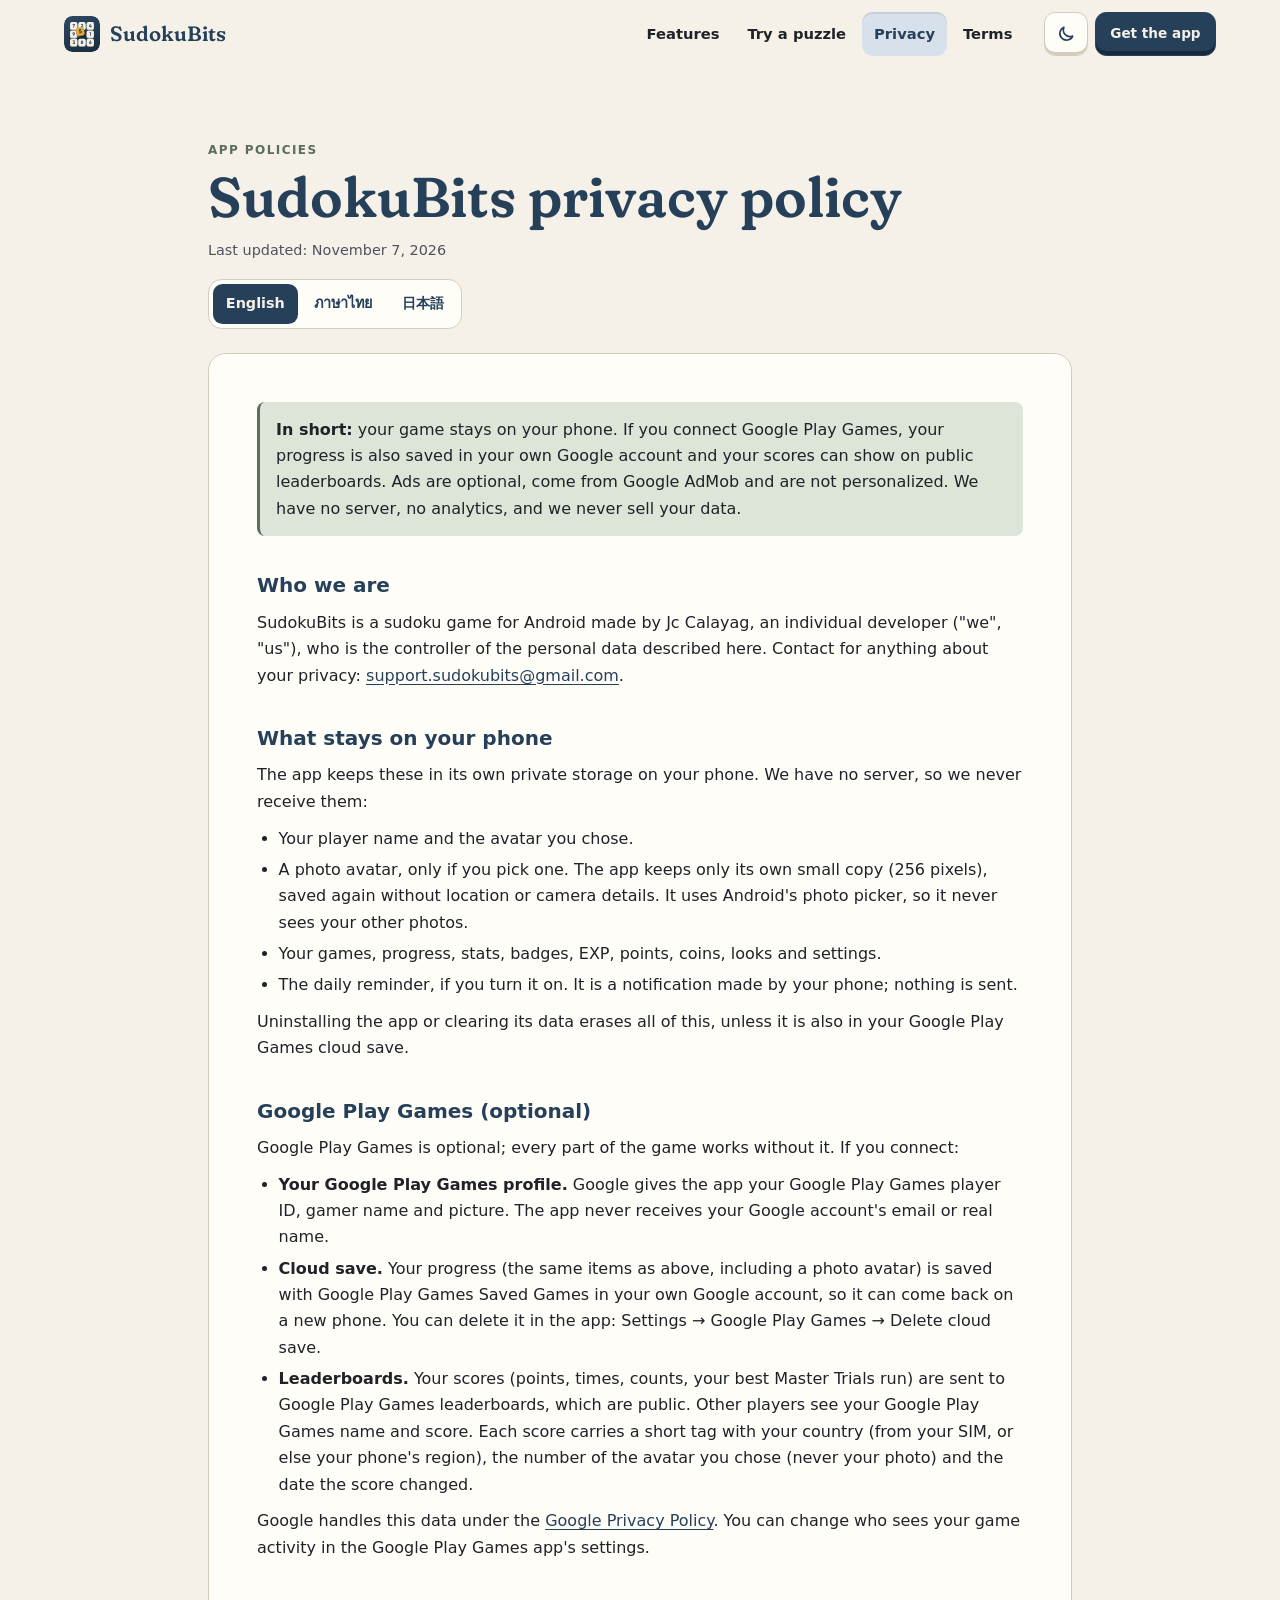
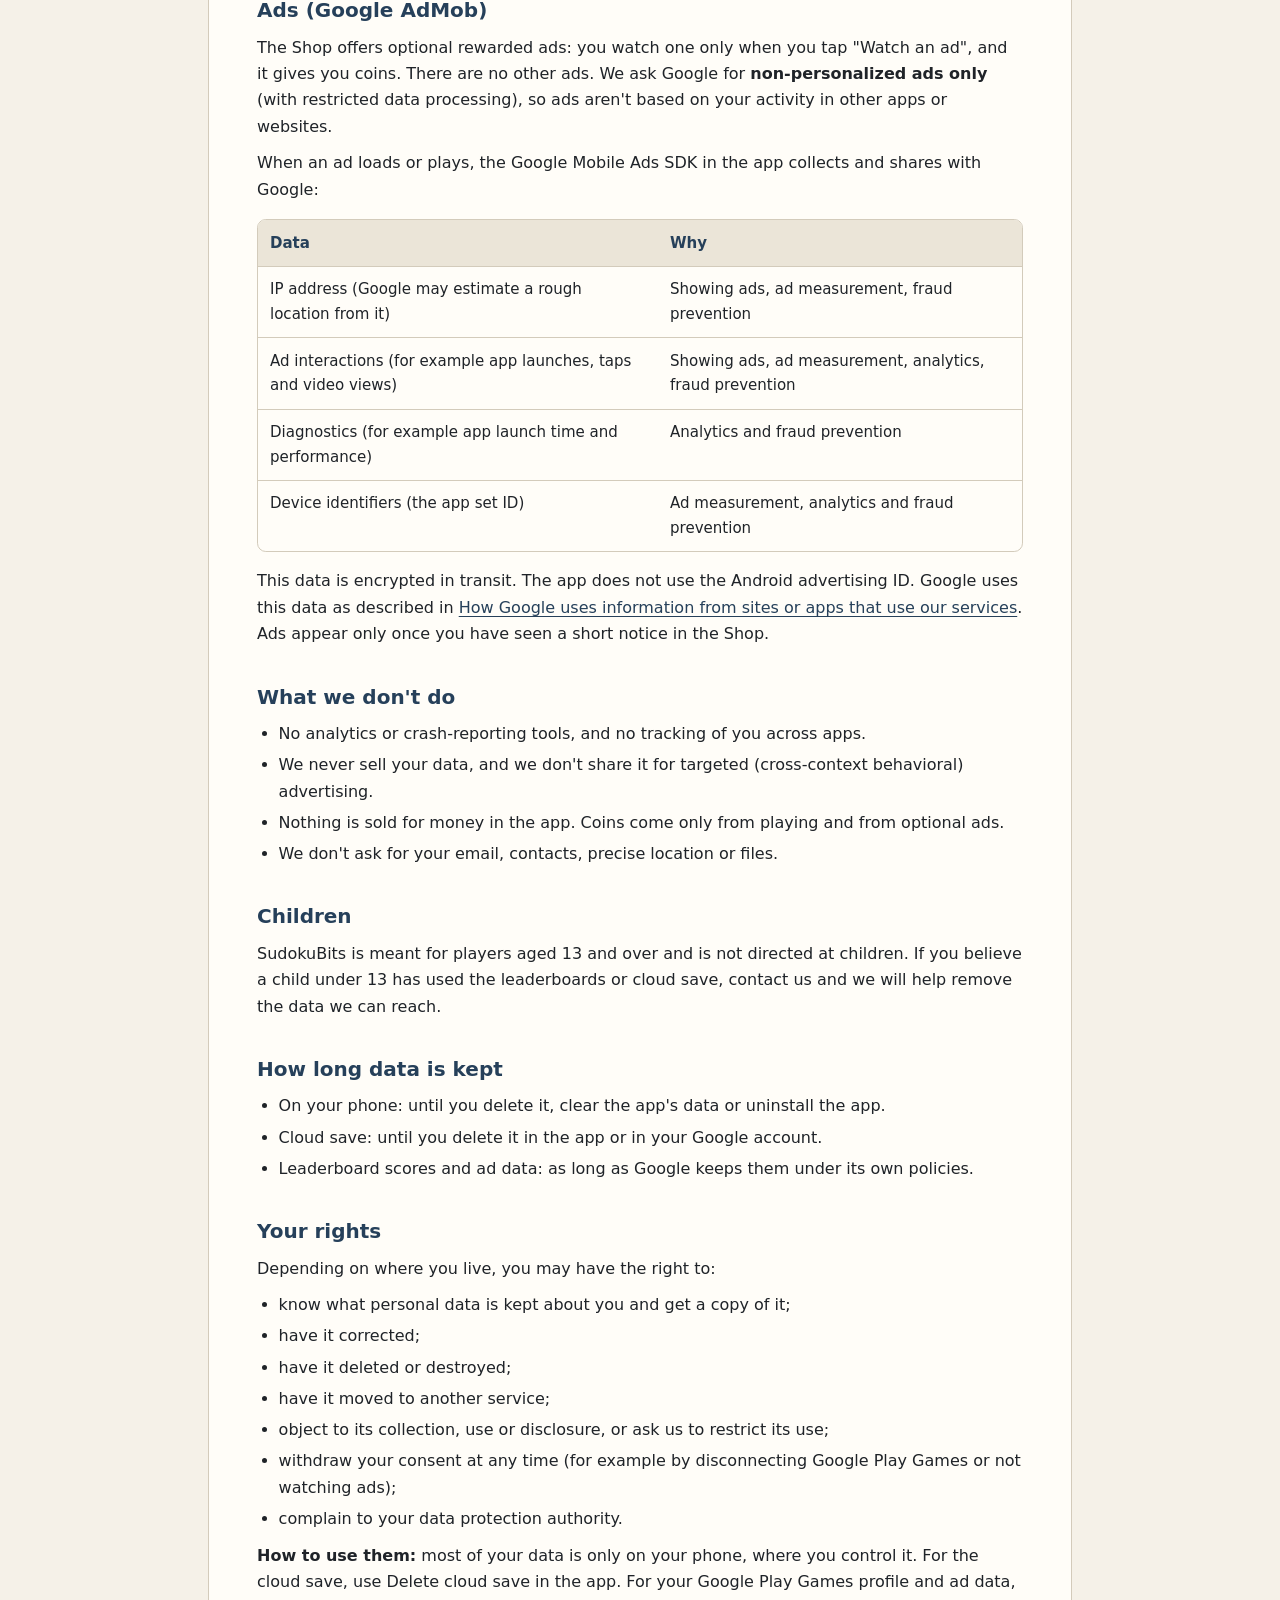
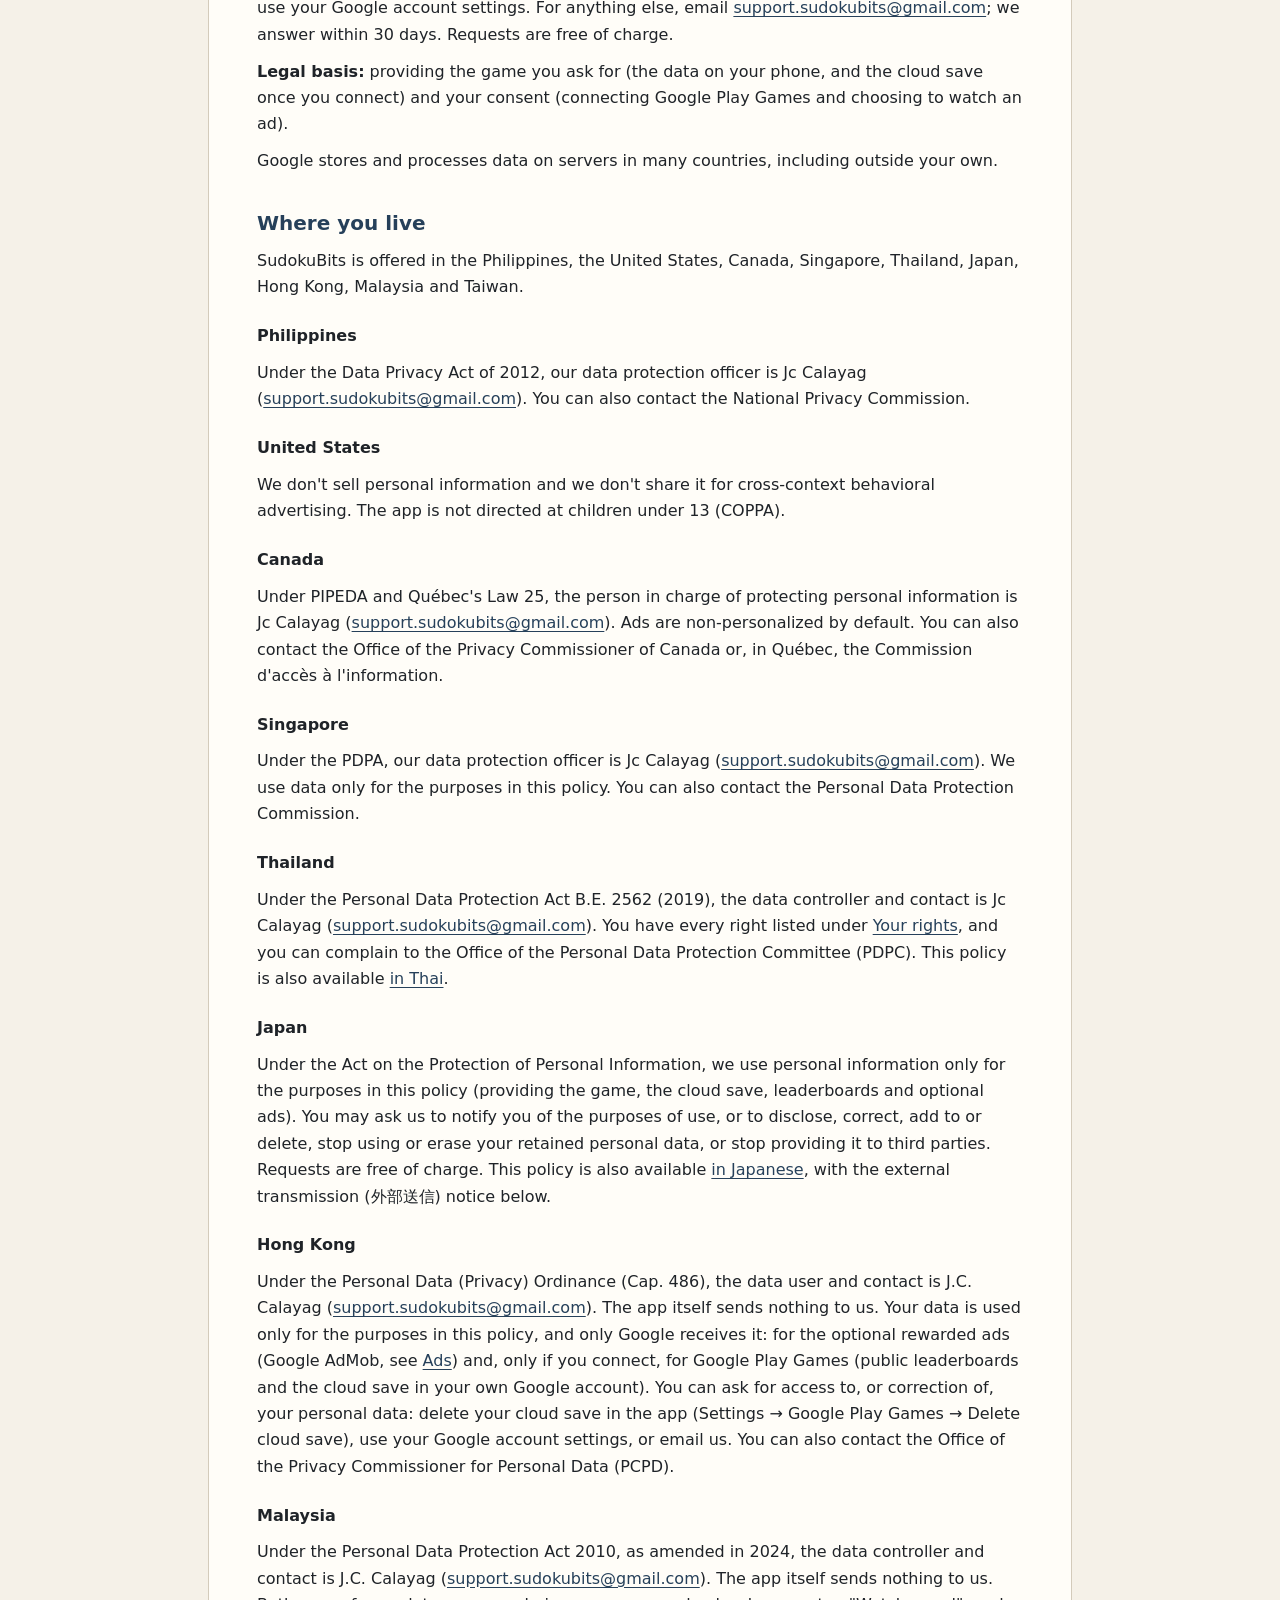
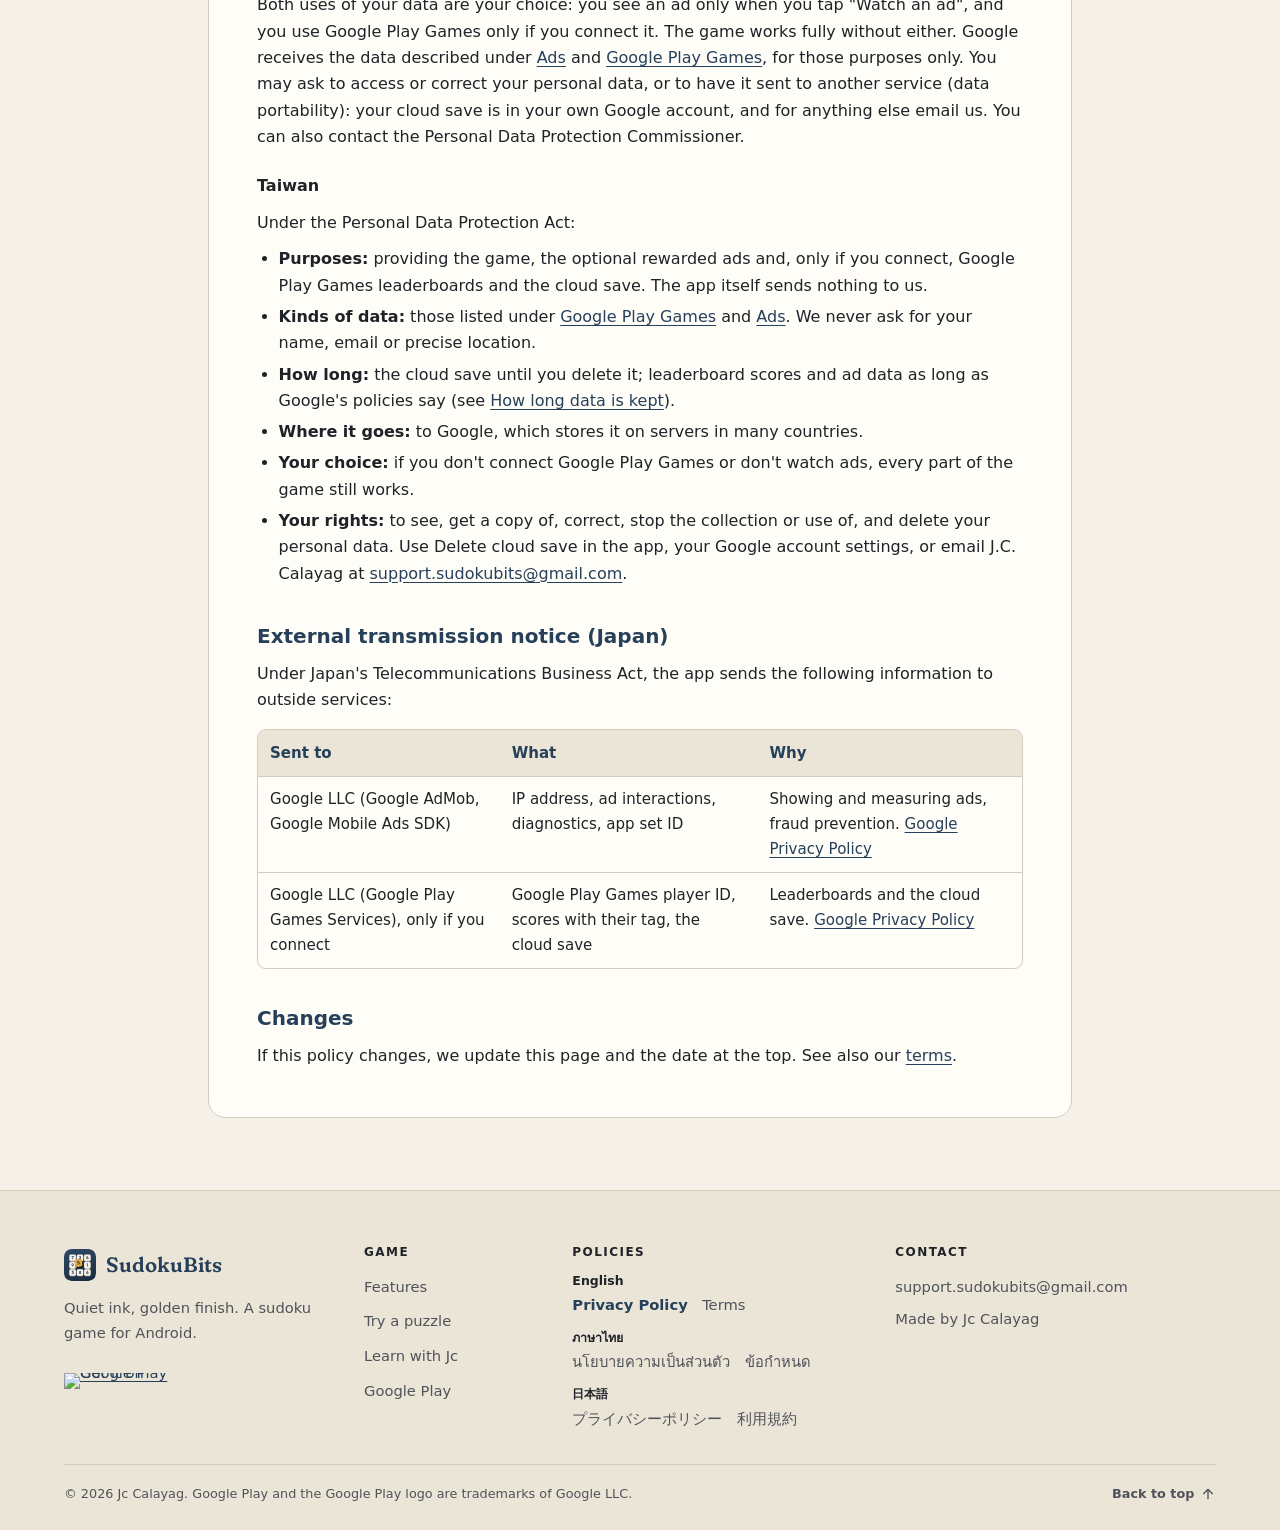
==== commit 01e0a075: "feat: add Hong Kong, Malaysia and Taiwan to the privacy policy" ====
--- a/privacy.html
+++ b/privacy.html
@@ -54,7 +54,7 @@
     <header class="legal-heading">
       <p class="eyebrow">App policies</p>
       <h1>SudokuBits privacy policy</h1>
-      <p class="updated">Last updated: November 5, 2026</p>
+      <p class="updated">Last updated: November 7, 2026</p>
       <nav class="langs" aria-label="Document language">
         <a href="privacy.html" lang="en" hreflang="en" aria-current="page">English</a>
         <a href="th/privacy.html" lang="th" hreflang="th">ภาษาไทย</a>
@@ -84,23 +84,23 @@
   <li>Your games, progress, stats, badges, EXP, points, coins, looks and settings.</li>
   <li>The daily reminder, if you turn it on. It is a notification made by your phone; nothing is sent.</li>
 </ul>
-<p>Uninstalling the app or clearing its data erases all of this, unless it is also in your Play Games cloud save.</p>
+<p>Uninstalling the app or clearing its data erases all of this, unless it is also in your Google Play Games cloud save.</p>
 
 <h2 id="play-games">Google Play Games (optional)</h2>
-<p>Play Games is optional; every part of the game works without it. If you connect:</p>
-<ul>
-  <li><strong>Your Play Games profile.</strong> Google gives the app your Play Games player ID, gamer name and
+<p>Google Play Games is optional; every part of the game works without it. If you connect:</p>
+<ul>
+  <li><strong>Your Google Play Games profile.</strong> Google gives the app your Google Play Games player ID, gamer name and
     picture. The app never receives your Google account's email or real name.</li>
   <li><strong>Cloud save.</strong> Your progress (the same items as above, including a photo avatar) is saved
     with Google Play Games Saved Games in your own Google account, so it can come back on a new phone.
-    You can delete it in the app: Settings → Play Games → Delete cloud save.</li>
+    You can delete it in the app: Settings → Google Play Games → Delete cloud save.</li>
   <li><strong>Leaderboards.</strong> Your scores (points, times, counts, your best Master Trials run) are sent
-    to Google Play Games leaderboards, which are public. Other players see your Play Games name and score.
+    to Google Play Games leaderboards, which are public. Other players see your Google Play Games name and score.
     Each score carries a short tag with your country (from your SIM, or else your phone's region), the
     number of the avatar you chose (never your photo) and the date the score changed.</li>
 </ul>
 <p>Google handles this data under the <a href="https://policies.google.com/privacy">Google Privacy Policy</a>.
-You can change who sees your game activity in the Play Games app's settings.</p>
+You can change who sees your game activity in the Google Play Games app's settings.</p>
 
 <h2 id="ads">Ads (Google AdMob)</h2>
 <p>The Shop offers optional rewarded ads: you watch one only when you tap "Watch an ad", and it gives you
@@ -147,18 +147,20 @@
   <li>have it deleted or destroyed;</li>
   <li>have it moved to another service;</li>
   <li>object to its collection, use or disclosure, or ask us to restrict its use;</li>
-  <li>withdraw your consent at any time (for example by disconnecting Play Games or not watching ads);</li>
+  <li>withdraw your consent at any time (for example by disconnecting Google Play Games or not watching ads);</li>
   <li>complain to your data protection authority.</li>
 </ul>
 <p><strong>How to use them:</strong> most of your data is only on your phone, where you control it. For the
-cloud save, use Delete cloud save in the app. For your Play Games profile and ad data, use your Google account
+cloud save, use Delete cloud save in the app. For your Google Play Games profile and ad data, use your Google account
 settings. For anything else, email <a href="mailto:support.sudokubits@gmail.com">support.sudokubits@gmail.com</a>;
 we answer within 30 days. Requests are free of charge.</p>
 <p><strong>Legal basis:</strong> providing the game you ask for (the data on your phone, and the cloud save once
-you connect) and your consent (connecting Play Games and choosing to watch an ad).</p>
+you connect) and your consent (connecting Google Play Games and choosing to watch an ad).</p>
 <p>Google stores and processes data on servers in many countries, including outside your own.</p>
 
 <h2 id="where">Where you live</h2>
+<p>SudokuBits is offered in the Philippines, the United States, Canada, Singapore, Thailand, Japan,
+Hong Kong, Malaysia and Taiwan.</p>
 <h3>Philippines</h3>
 <p>Under the Data Privacy Act of 2012, our data protection officer is Jc Calayag
 (<a href="mailto:support.sudokubits@gmail.com">support.sudokubits@gmail.com</a>). You can also contact the National Privacy Commission.</p>
@@ -185,6 +187,40 @@
 of the purposes of use, or to disclose, correct, add to or delete, stop using or erase your retained personal
 data, or stop providing it to third parties. Requests are free of charge. This policy is also available
 <a href="ja/privacy.html" hreflang="ja">in Japanese</a>, with the external transmission (外部送信) notice below.</p>
+<h3>Hong Kong</h3>
+<p>Under the Personal Data (Privacy) Ordinance (Cap. 486), the data user and contact is J.C. Calayag
+(<a href="mailto:support.sudokubits@gmail.com">support.sudokubits@gmail.com</a>). The app itself sends nothing
+to us. Your data is used only for the purposes in this policy, and only Google receives it: for the optional
+rewarded ads (Google AdMob, see <a href="#ads">Ads</a>) and, only if you connect, for Google Play Games
+(public leaderboards and the cloud save in your own Google account). You can ask for access to, or
+correction of, your personal data: delete your cloud save in the app (Settings → Google Play Games → Delete
+cloud save), use your Google account settings, or email us. You can also contact the Office of the Privacy
+Commissioner for Personal Data (PCPD).</p>
+<h3>Malaysia</h3>
+<p>Under the Personal Data Protection Act 2010, as amended in 2024, the data controller and contact is
+J.C. Calayag (<a href="mailto:support.sudokubits@gmail.com">support.sudokubits@gmail.com</a>). The app itself
+sends nothing to us. Both uses of your data are your choice: you see an ad only when you tap "Watch an ad",
+and you use Google Play Games only if you connect it. The game works fully without either. Google receives
+the data described under <a href="#ads">Ads</a> and <a href="#play-games">Google Play Games</a>, for those
+purposes only. You may ask to access or correct your personal data, or to have it sent to another service
+(data portability): your cloud save is in your own Google account, and for anything else email us. You can
+also contact the Personal Data Protection Commissioner.</p>
+<h3>Taiwan</h3>
+<p>Under the Personal Data Protection Act:</p>
+<ul>
+  <li><strong>Purposes:</strong> providing the game, the optional rewarded ads and, only if you connect,
+    Google Play Games leaderboards and the cloud save. The app itself sends nothing to us.</li>
+  <li><strong>Kinds of data:</strong> those listed under <a href="#play-games">Google Play Games</a> and
+    <a href="#ads">Ads</a>. We never ask for your name, email or precise location.</li>
+  <li><strong>How long:</strong> the cloud save until you delete it; leaderboard scores and ad data as long as
+    Google's policies say (see <a href="#retention">How long data is kept</a>).</li>
+  <li><strong>Where it goes:</strong> to Google, which stores it on servers in many countries.</li>
+  <li><strong>Your choice:</strong> if you don't connect Google Play Games or don't watch ads, every part of
+    the game still works.</li>
+  <li><strong>Your rights:</strong> to see, get a copy of, correct, stop the collection or use of, and
+    delete your personal data. Use Delete cloud save in the app, your Google account settings, or email
+    J.C. Calayag at <a href="mailto:support.sudokubits@gmail.com">support.sudokubits@gmail.com</a>.</li>
+</ul>
 
 <h2 id="external-transmission">External transmission notice (Japan)</h2>
 <p>Under Japan's Telecommunications Business Act, the app sends the following information to outside services:</p>
@@ -196,7 +232,7 @@
       <td>Showing and measuring ads, fraud prevention.
         <a href="https://policies.google.com/privacy">Google Privacy Policy</a></td></tr>
   <tr><td>Google LLC (Google Play Games Services), only if you connect</td>
-      <td>Play Games player ID, scores with their tag, the cloud save</td>
+      <td>Google Play Games player ID, scores with their tag, the cloud save</td>
       <td>Leaderboards and the cloud save.
         <a href="https://policies.google.com/privacy">Google Privacy Policy</a></td></tr>
 </table>
--- a/style.css
+++ b/style.css
@@ -30,11 +30,12 @@
   --error: #b3261e;
   --header-bg: rgb(245 241 232 / 0.82);
 
+  /* Board lines (G157): cell lines ≥ 3:1 on the board and ≥ 2.5:1 on every tint; box lines heavier. */
   --board-bg: #fffdf8;
   --board-region: #ece5d6;
   --board-same: #dae3ec;
   --board-selected: #c3d3e2;
-  --board-thin: #d2c9b8;
+  --board-thin: #948b7d;
   --board-thick: #3a3f45;
   --board-player: #2e5a86;
   --board-glow: rgb(227 168 58 / 0.5);
@@ -79,8 +80,8 @@
   --board-region: #252c35;
   --board-same: #263a50;
   --board-selected: #2e4560;
-  --board-thin: #3a424b;
-  --board-thick: #8a929b;
+  --board-thin: #737b85;
+  --board-thick: #a3abb4;
   --board-player: #9ec2ea;
   --board-glow: rgb(237 185 79 / 0.35);
 }
@@ -696,7 +697,7 @@
 
 .mini-svg { fill: none; stroke-linecap: square; }
 .mini-svg .m-thin { stroke: var(--board-thin); stroke-width: 0.5; }
-.mini-svg .m-thick { stroke: var(--board-thick); stroke-width: 1.1; }
+.mini-svg .m-thick { stroke: var(--board-thick); stroke-width: 1; }
 .mini-svg .m-text { fill: var(--text); stroke: none; font: 650 6px var(--body-font); text-anchor: middle; }
 .mini-svg .m-gold { fill: var(--board-glow); }
 .mini-svg .m-region { fill: var(--board-region); }
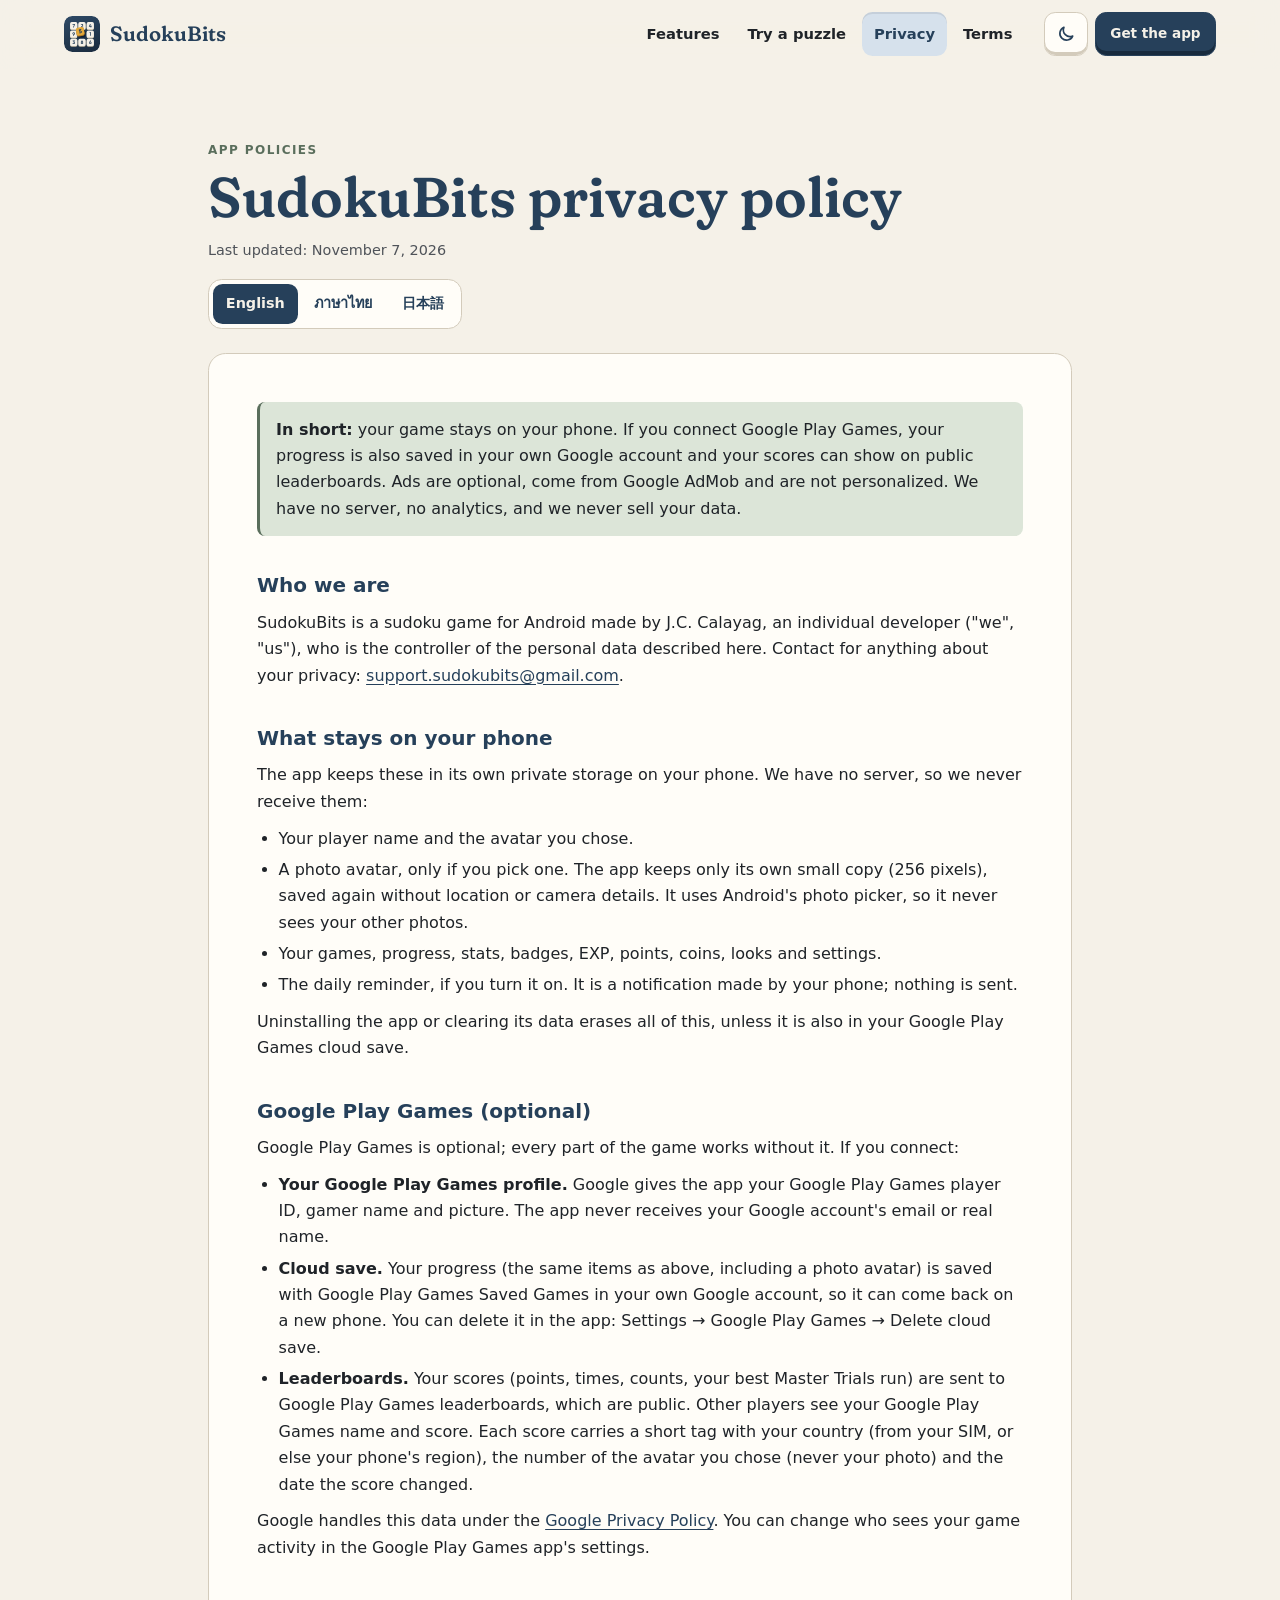
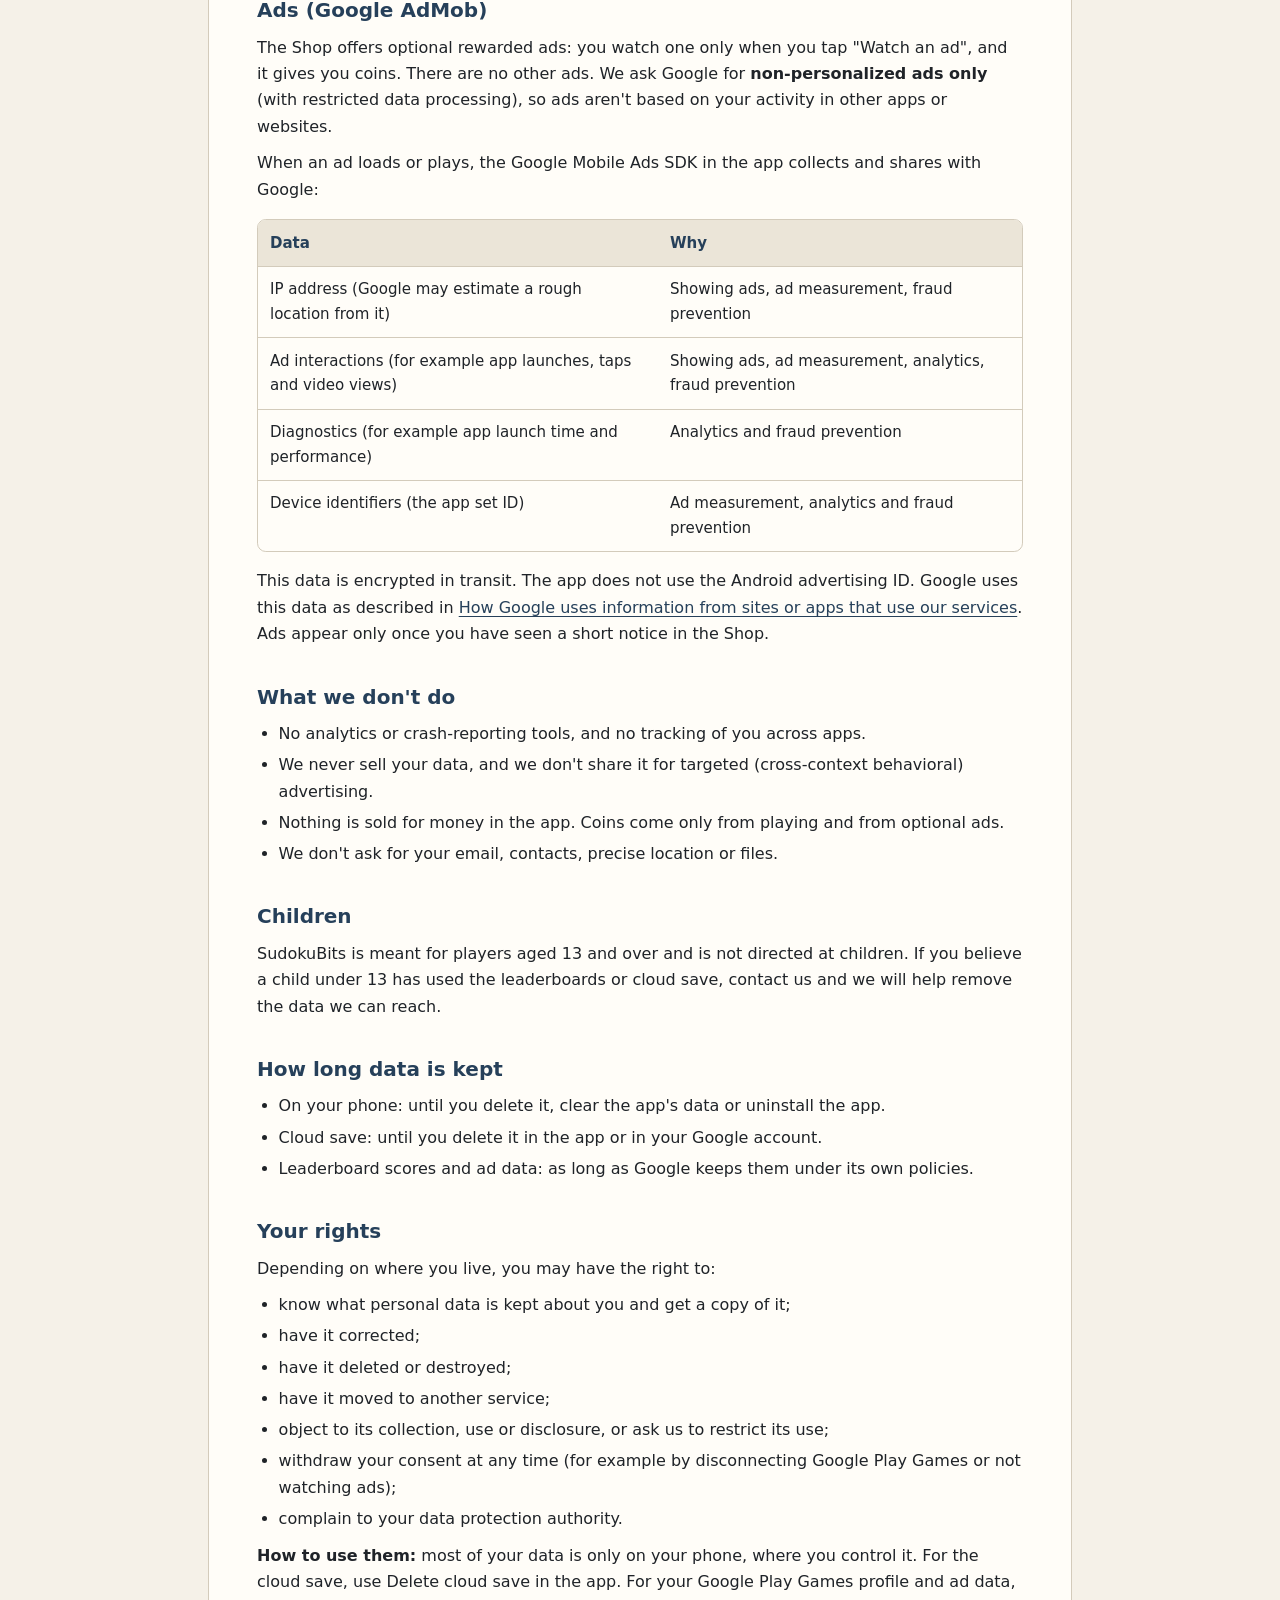
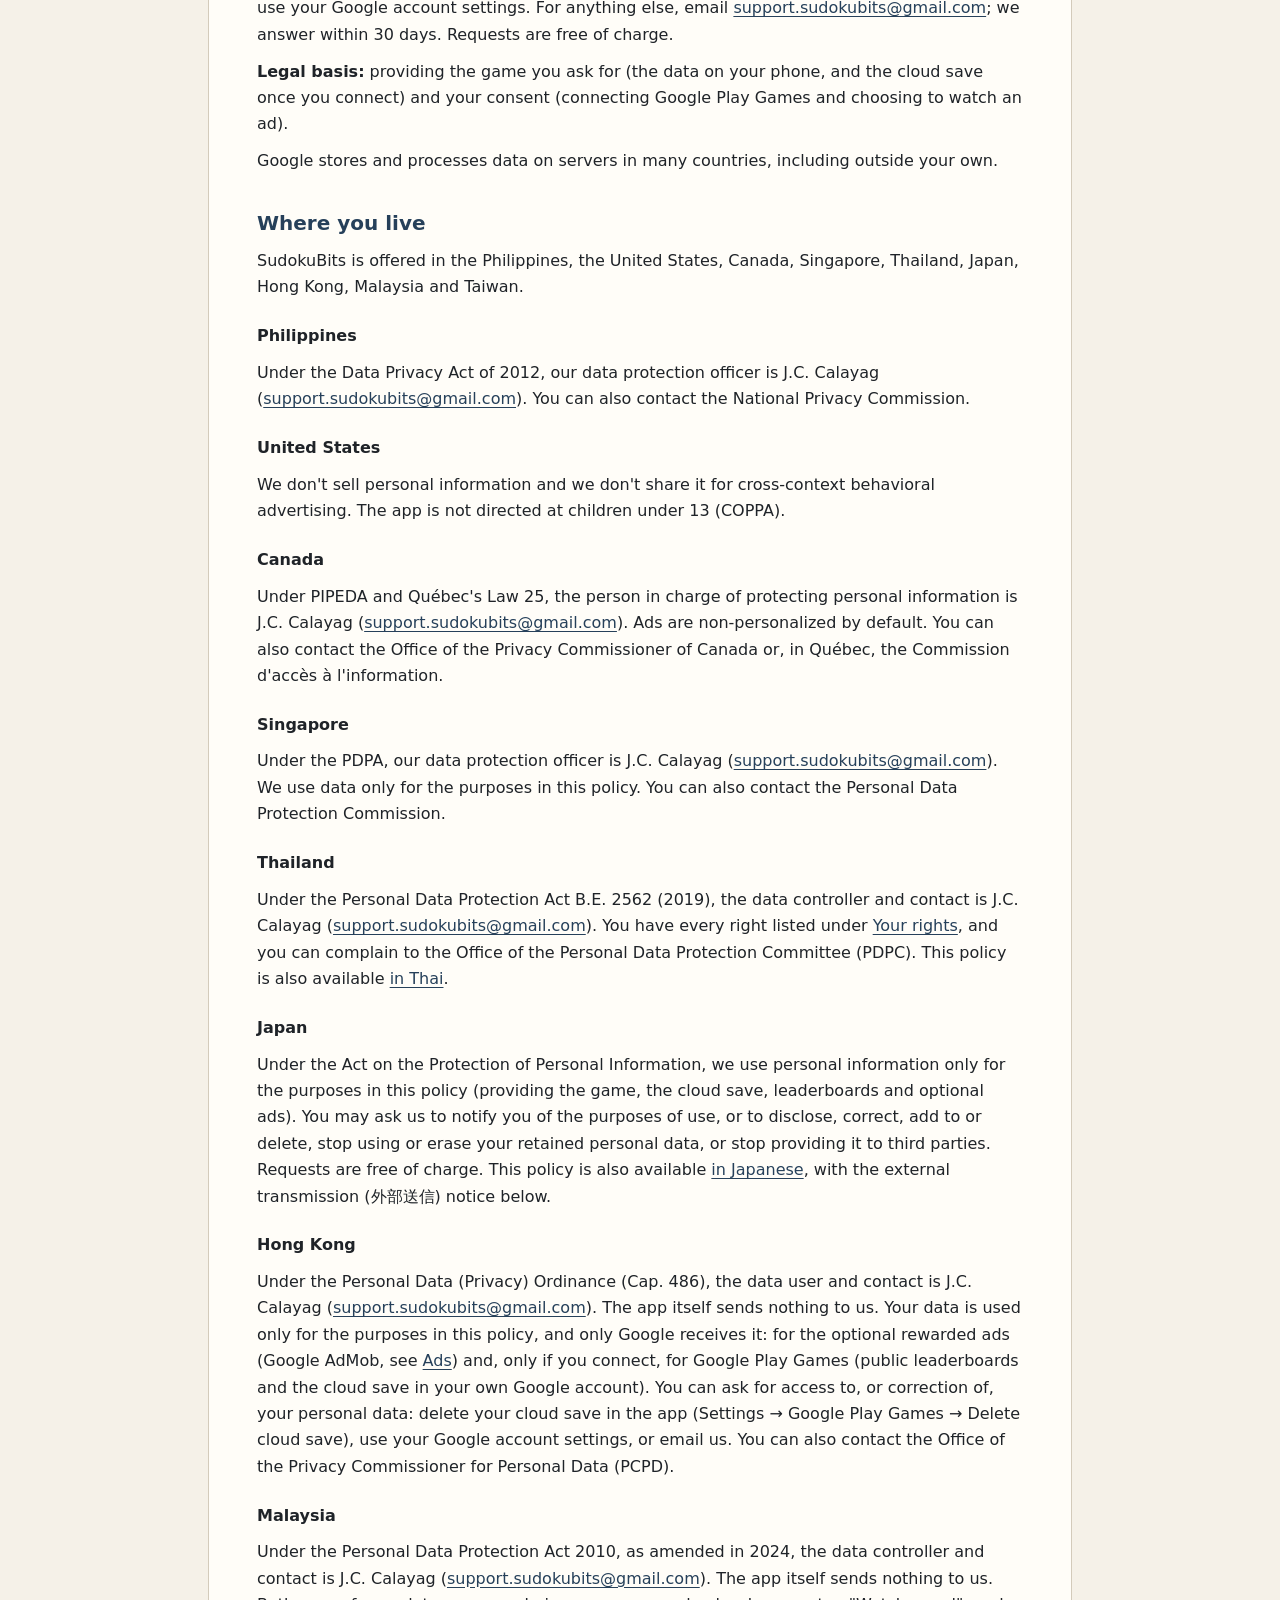
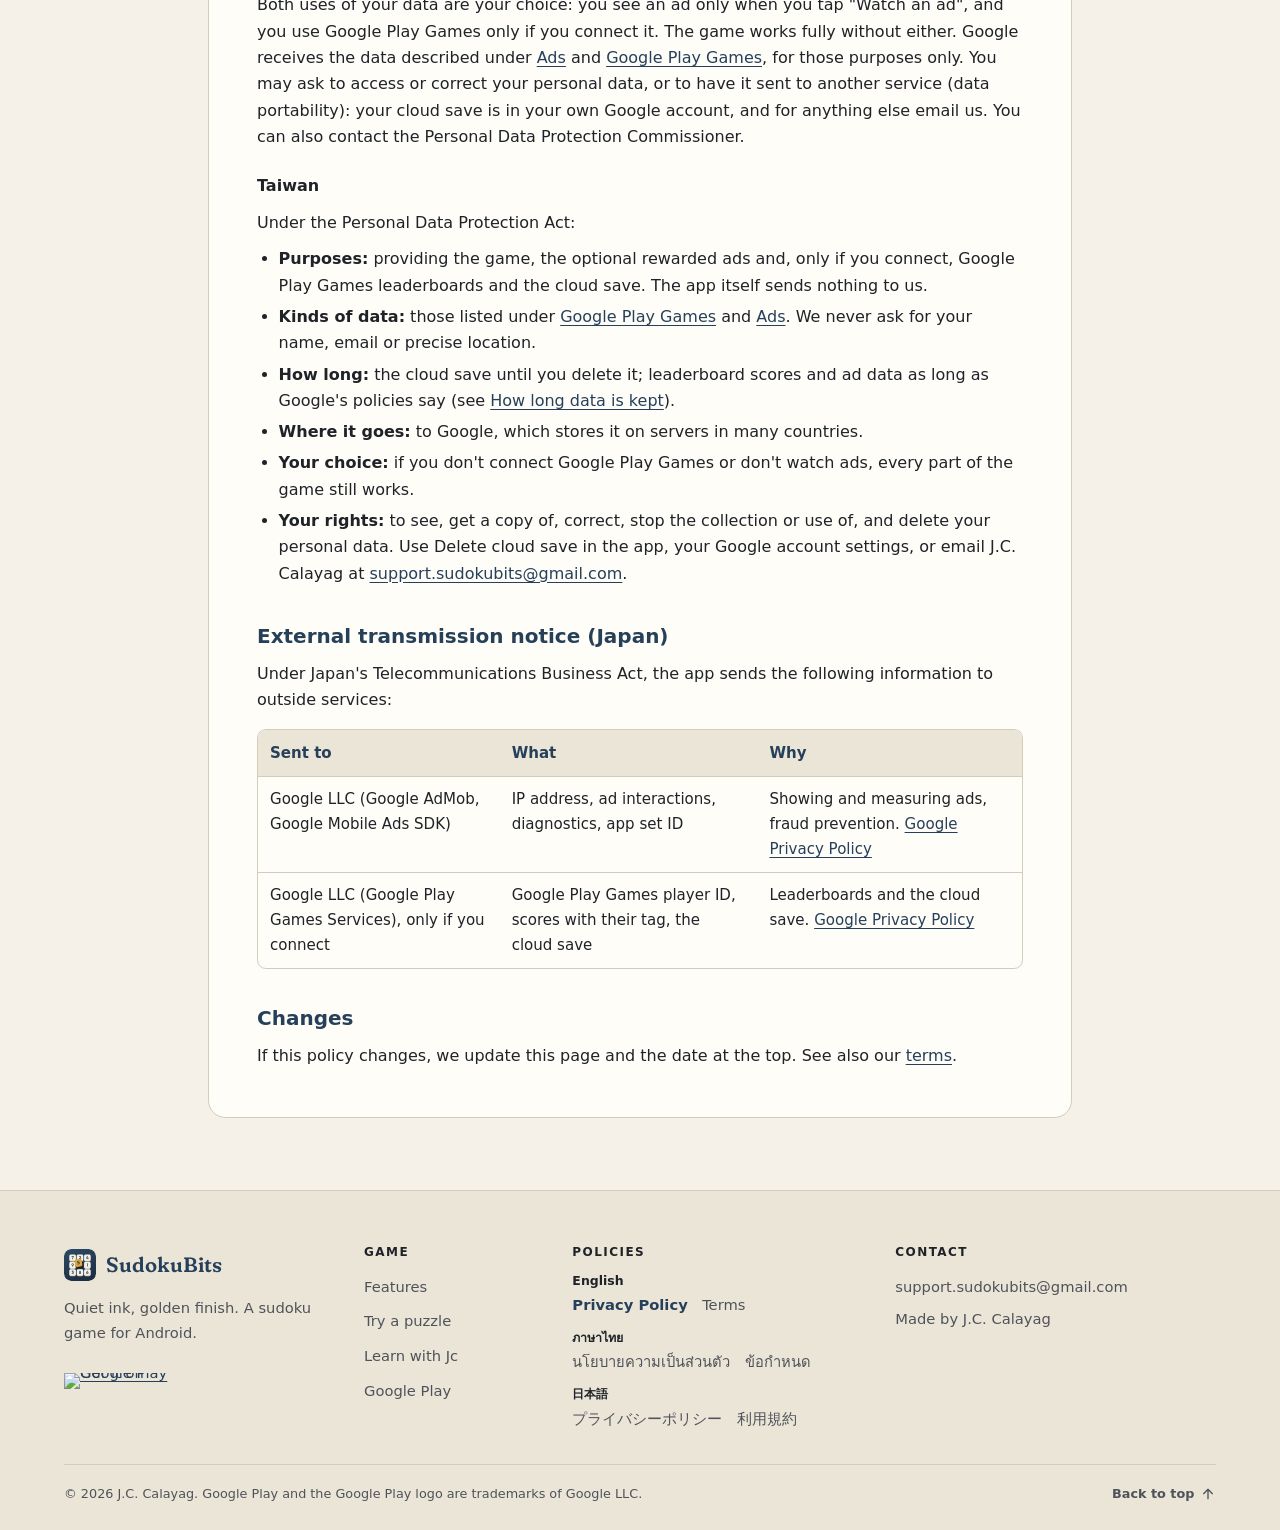
==== commit 730e16f4: "chore: name the developer J.C. Calayag, as on Google Play Also says Google Play Games, never Play Ga" ====
--- a/privacy.html
+++ b/privacy.html
@@ -71,7 +71,7 @@
 </div>
 
 <h2 id="who">Who we are</h2>
-<p>SudokuBits is a sudoku game for Android made by Jc Calayag, an individual developer ("we", "us"), who is
+<p>SudokuBits is a sudoku game for Android made by J.C. Calayag, an individual developer ("we", "us"), who is
 the controller of the personal data described here. Contact for anything about your privacy:
 <a href="mailto:support.sudokubits@gmail.com">support.sudokubits@gmail.com</a>.</p>
 
@@ -162,22 +162,22 @@
 <p>SudokuBits is offered in the Philippines, the United States, Canada, Singapore, Thailand, Japan,
 Hong Kong, Malaysia and Taiwan.</p>
 <h3>Philippines</h3>
-<p>Under the Data Privacy Act of 2012, our data protection officer is Jc Calayag
+<p>Under the Data Privacy Act of 2012, our data protection officer is J.C. Calayag
 (<a href="mailto:support.sudokubits@gmail.com">support.sudokubits@gmail.com</a>). You can also contact the National Privacy Commission.</p>
 <h3>United States</h3>
 <p>We don't sell personal information and we don't share it for cross-context behavioral advertising. The app
 is not directed at children under 13 (COPPA).</p>
 <h3>Canada</h3>
-<p>Under PIPEDA and Québec's Law 25, the person in charge of protecting personal information is Jc Calayag
+<p>Under PIPEDA and Québec's Law 25, the person in charge of protecting personal information is J.C. Calayag
 (<a href="mailto:support.sudokubits@gmail.com">support.sudokubits@gmail.com</a>). Ads are non-personalized
 by default. You can also contact the Office of the Privacy Commissioner of Canada or, in Québec, the
 Commission d'accès à l'information.</p>
 <h3>Singapore</h3>
-<p>Under the PDPA, our data protection officer is Jc Calayag
+<p>Under the PDPA, our data protection officer is J.C. Calayag
 (<a href="mailto:support.sudokubits@gmail.com">support.sudokubits@gmail.com</a>). We use data only for the purposes
 in this policy. You can also contact the Personal Data Protection Commission.</p>
 <h3>Thailand</h3>
-<p>Under the Personal Data Protection Act B.E. 2562 (2019), the data controller and contact is Jc Calayag
+<p>Under the Personal Data Protection Act B.E. 2562 (2019), the data controller and contact is J.C. Calayag
 (<a href="mailto:support.sudokubits@gmail.com">support.sudokubits@gmail.com</a>). You have every right listed under
 <a href="#rights">Your rights</a>, and you can complain to the Office of the Personal Data Protection Committee
 (PDPC). This policy is also available <a href="th/privacy.html" hreflang="th">in Thai</a>.</p>
@@ -275,11 +275,11 @@
         <ul>
           <li><a href="mailto:support.sudokubits@gmail.com">support.sudokubits@gmail.com</a></li>
         </ul>
-        <p>Made by Jc Calayag</p>
+        <p>Made by J.C. Calayag</p>
       </div>
     </div>
     <div class="shell footer-bottom">
-      <p>© 2026 Jc Calayag. Google Play and the Google Play logo are trademarks of Google LLC.</p>
+      <p>© 2026 J.C. Calayag. Google Play and the Google Play logo are trademarks of Google LLC.</p>
       <a class="to-top" href="#top">Back to top
         <svg width="16" height="16" viewBox="0 0 24 24" fill="none" stroke="currentColor" stroke-width="2" stroke-linecap="round" stroke-linejoin="round" aria-hidden="true"><path d="M12 19V5M5.5 11.5 12 5l6.5 6.5"/></svg>
       </a>
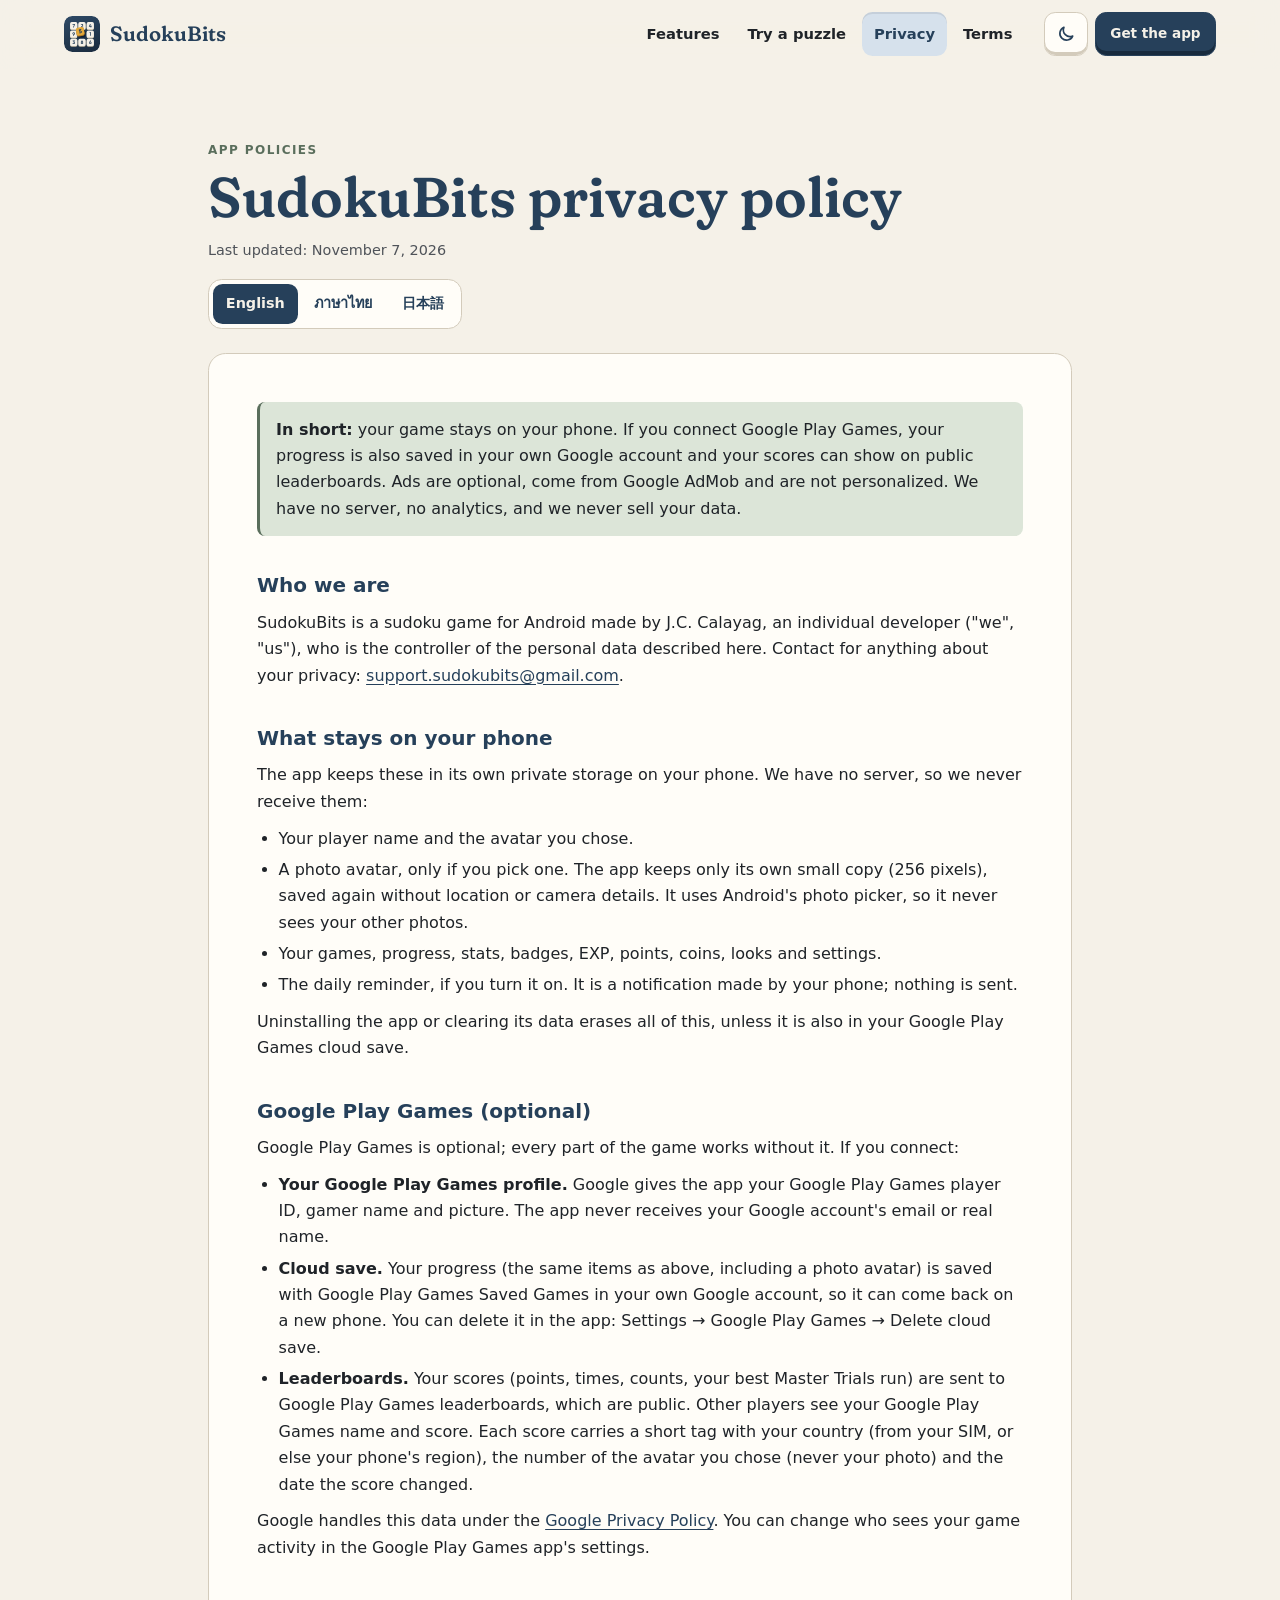
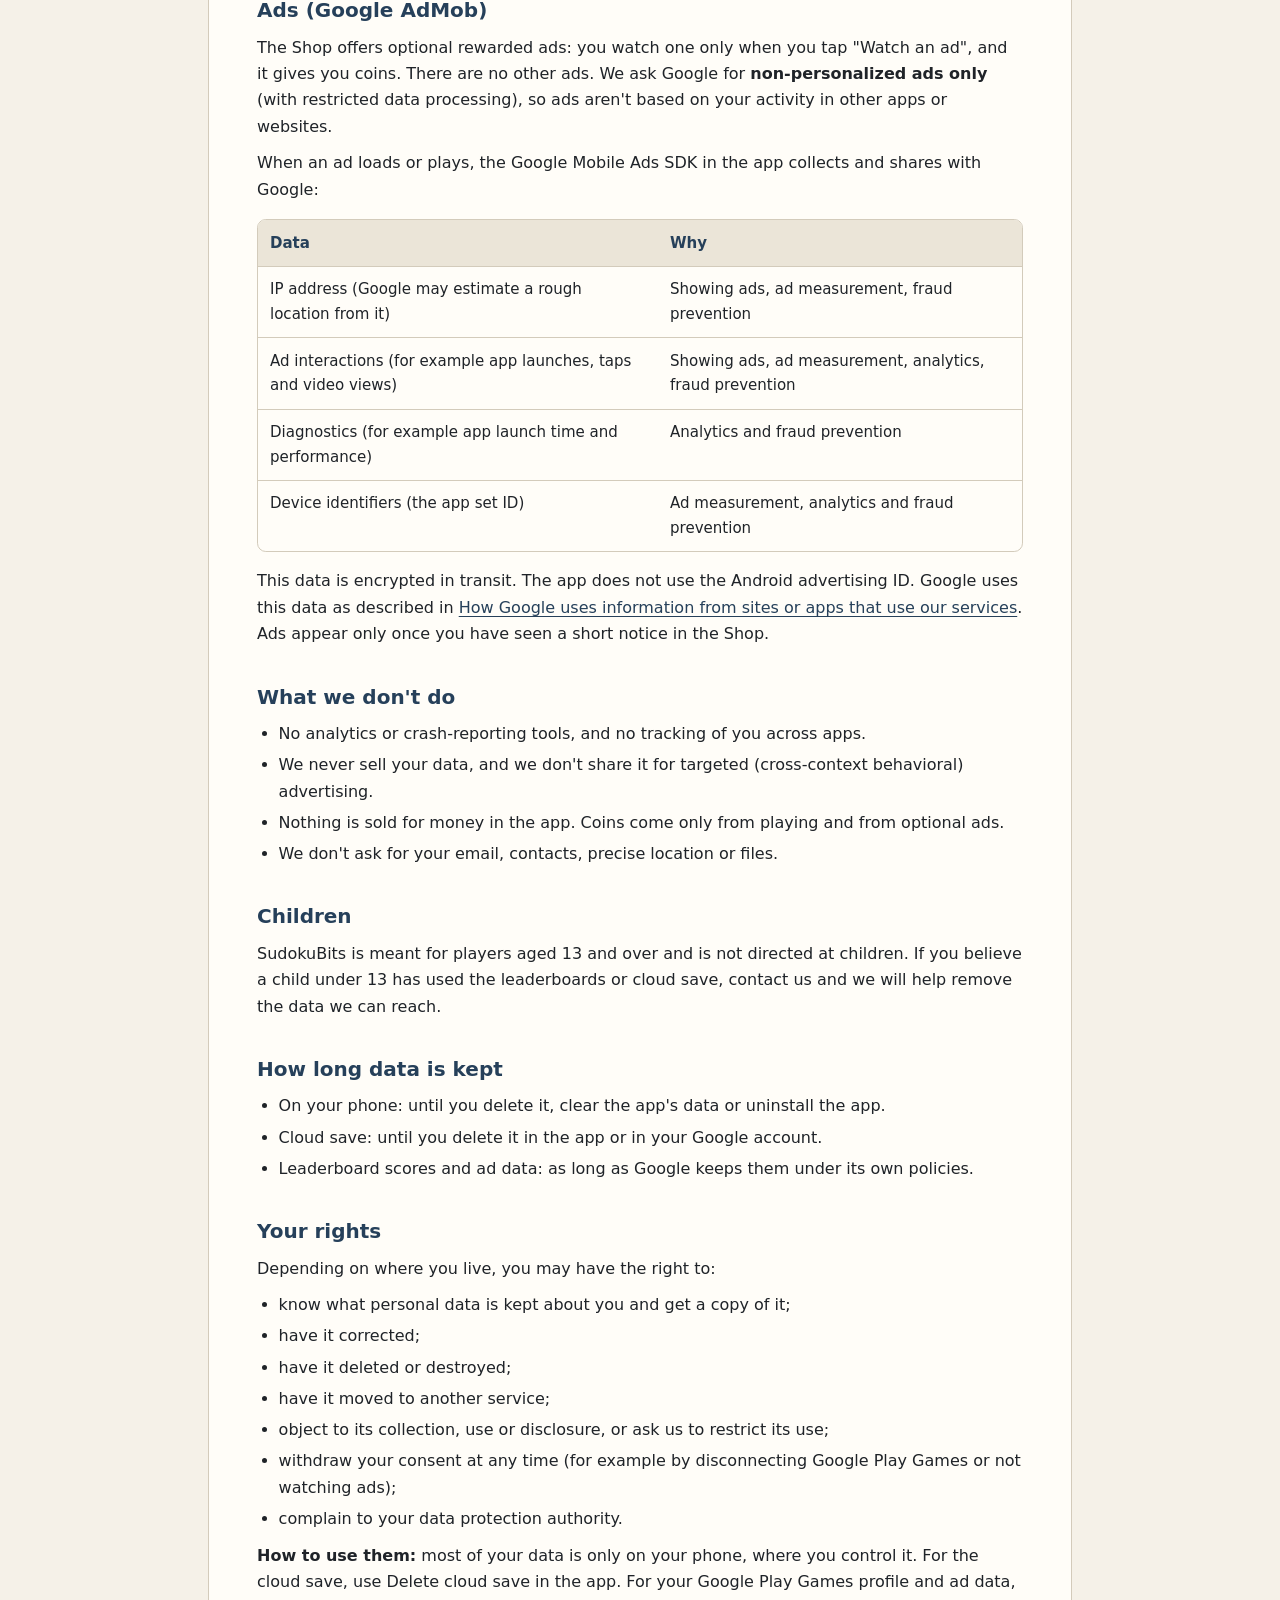
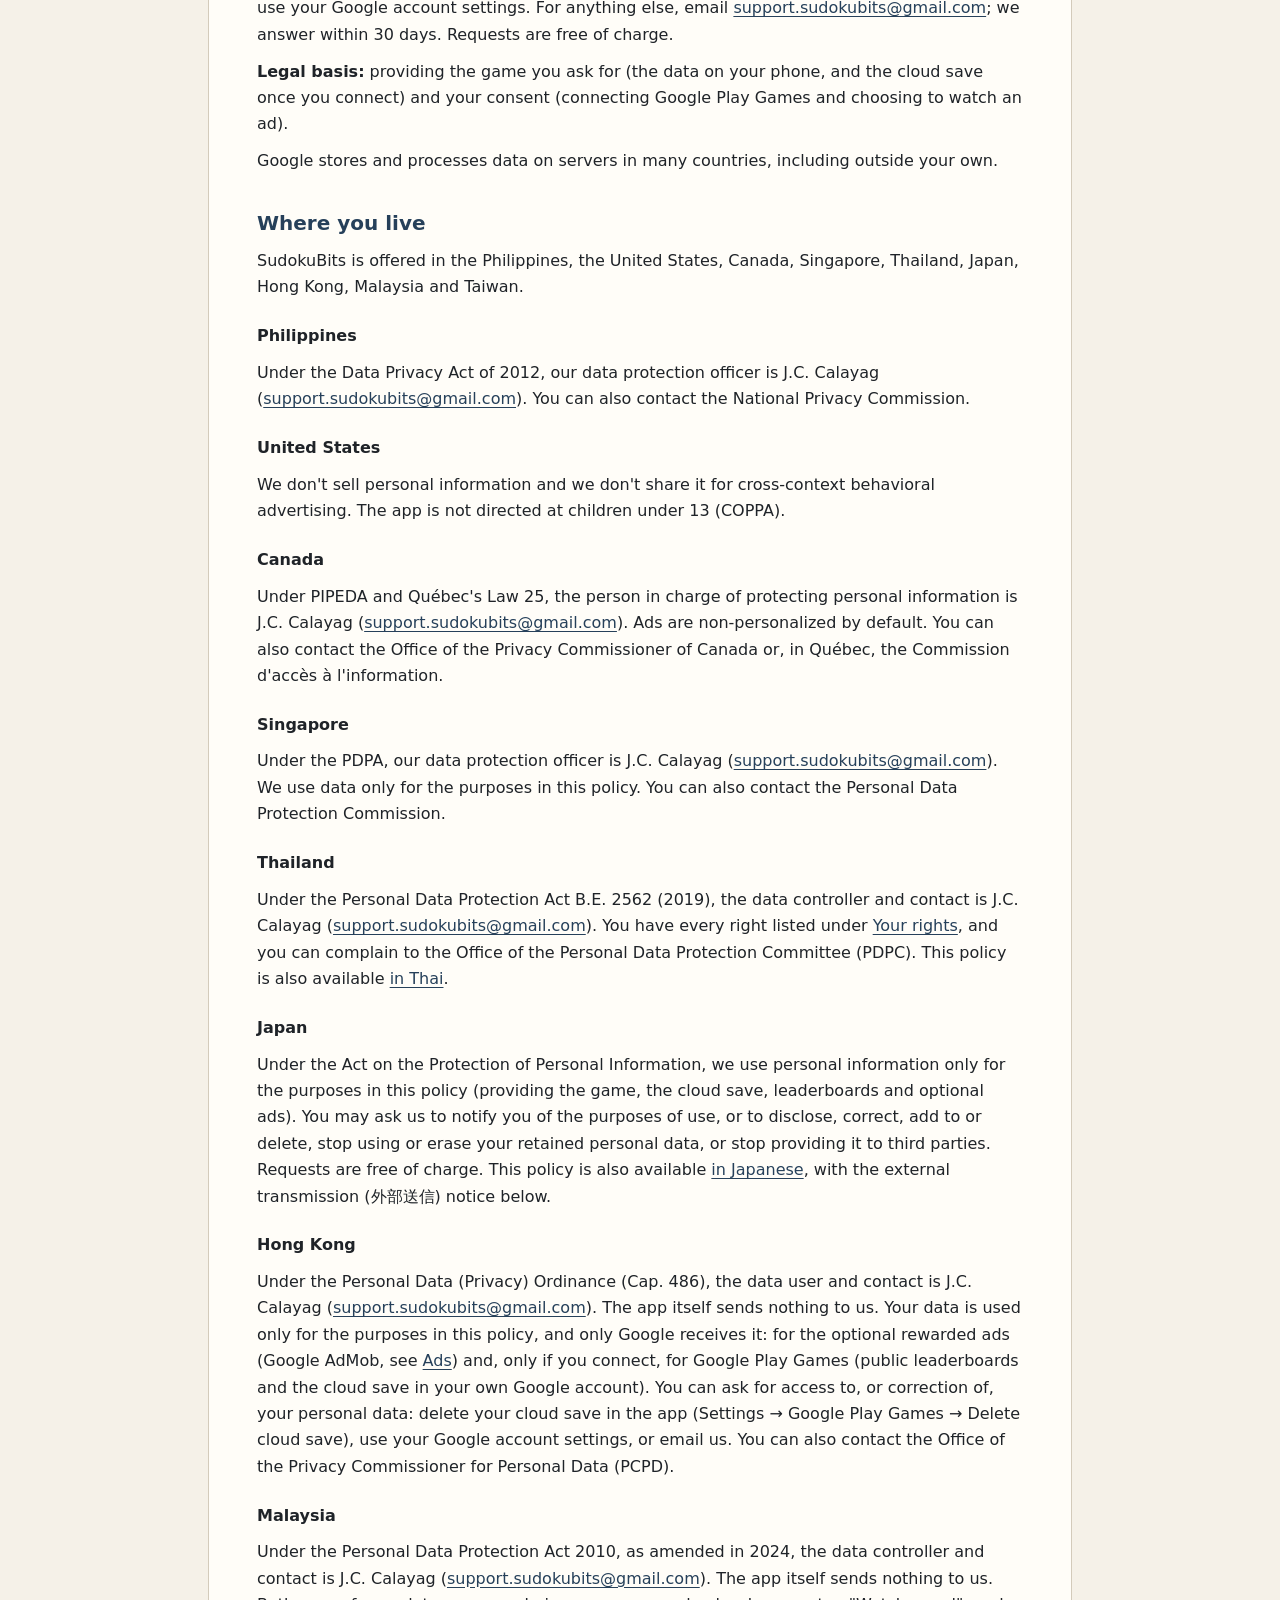
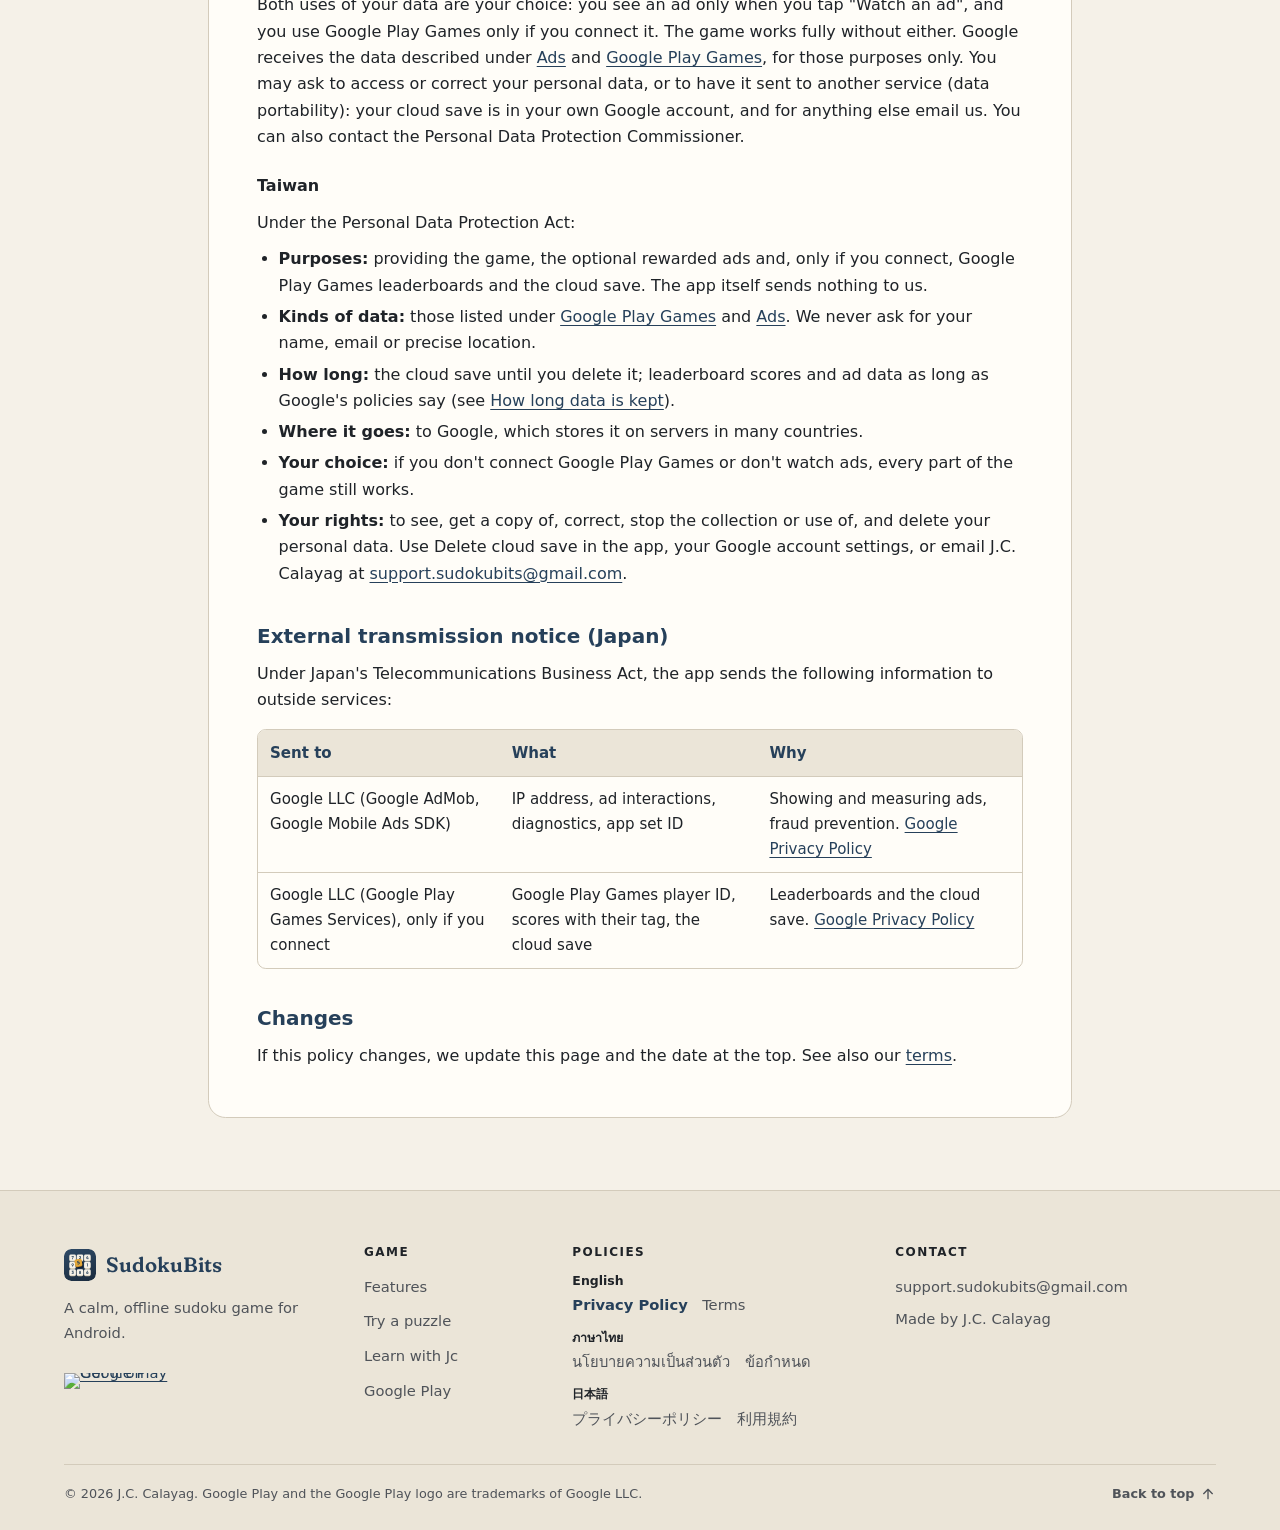
==== commit 5f0b7849: "feat: use the new tagline, a calm, offline sudoku game for Android Removes the Quiet ink, golden fin" ====
--- a/privacy.html
+++ b/privacy.html
@@ -250,7 +250,7 @@
           <img src="assets/icon.svg" alt="" width="32" height="32" loading="lazy">
           <span>SudokuBits</span>
         </a>
-        <p>Quiet ink, golden finish. A sudoku game for Android.</p>
+        <p>A calm, offline sudoku game for Android.</p>
         <a class="play-badge small" href="https://play.google.com/store/apps/details?id=com.jccalayag.sudokubits"><img src="https://play.google.com/intl/en_us/badges/static/images/badges/en_badge_web_generic.png" alt="Get it on Google Play" width="646" height="250" loading="lazy"></a>
       </div>
       <nav class="footer-col" aria-labelledby="footer-game">
--- a/style.css
+++ b/style.css
@@ -381,18 +381,6 @@
   line-height: 1;
 }
 
-.hero-line {
-  margin: 1rem 0 0;
-  color: var(--ink);
-  font: 600 clamp(1.45rem, 3vw, 2.5rem)/1.16 var(--display-font);
-  font-optical-sizing: none;
-  font-variation-settings: "opsz" 36, "SOFT" 100;
-  letter-spacing: -0.025em;
-}
-
-.hero-line em { color: var(--gold-edge); font-style: normal; }
-:root[data-theme="dark"] .hero-line em { color: var(--gold); }
-
 .hero-description {
   max-width: 34ch;
   margin: 1.15rem 0 1.5rem;
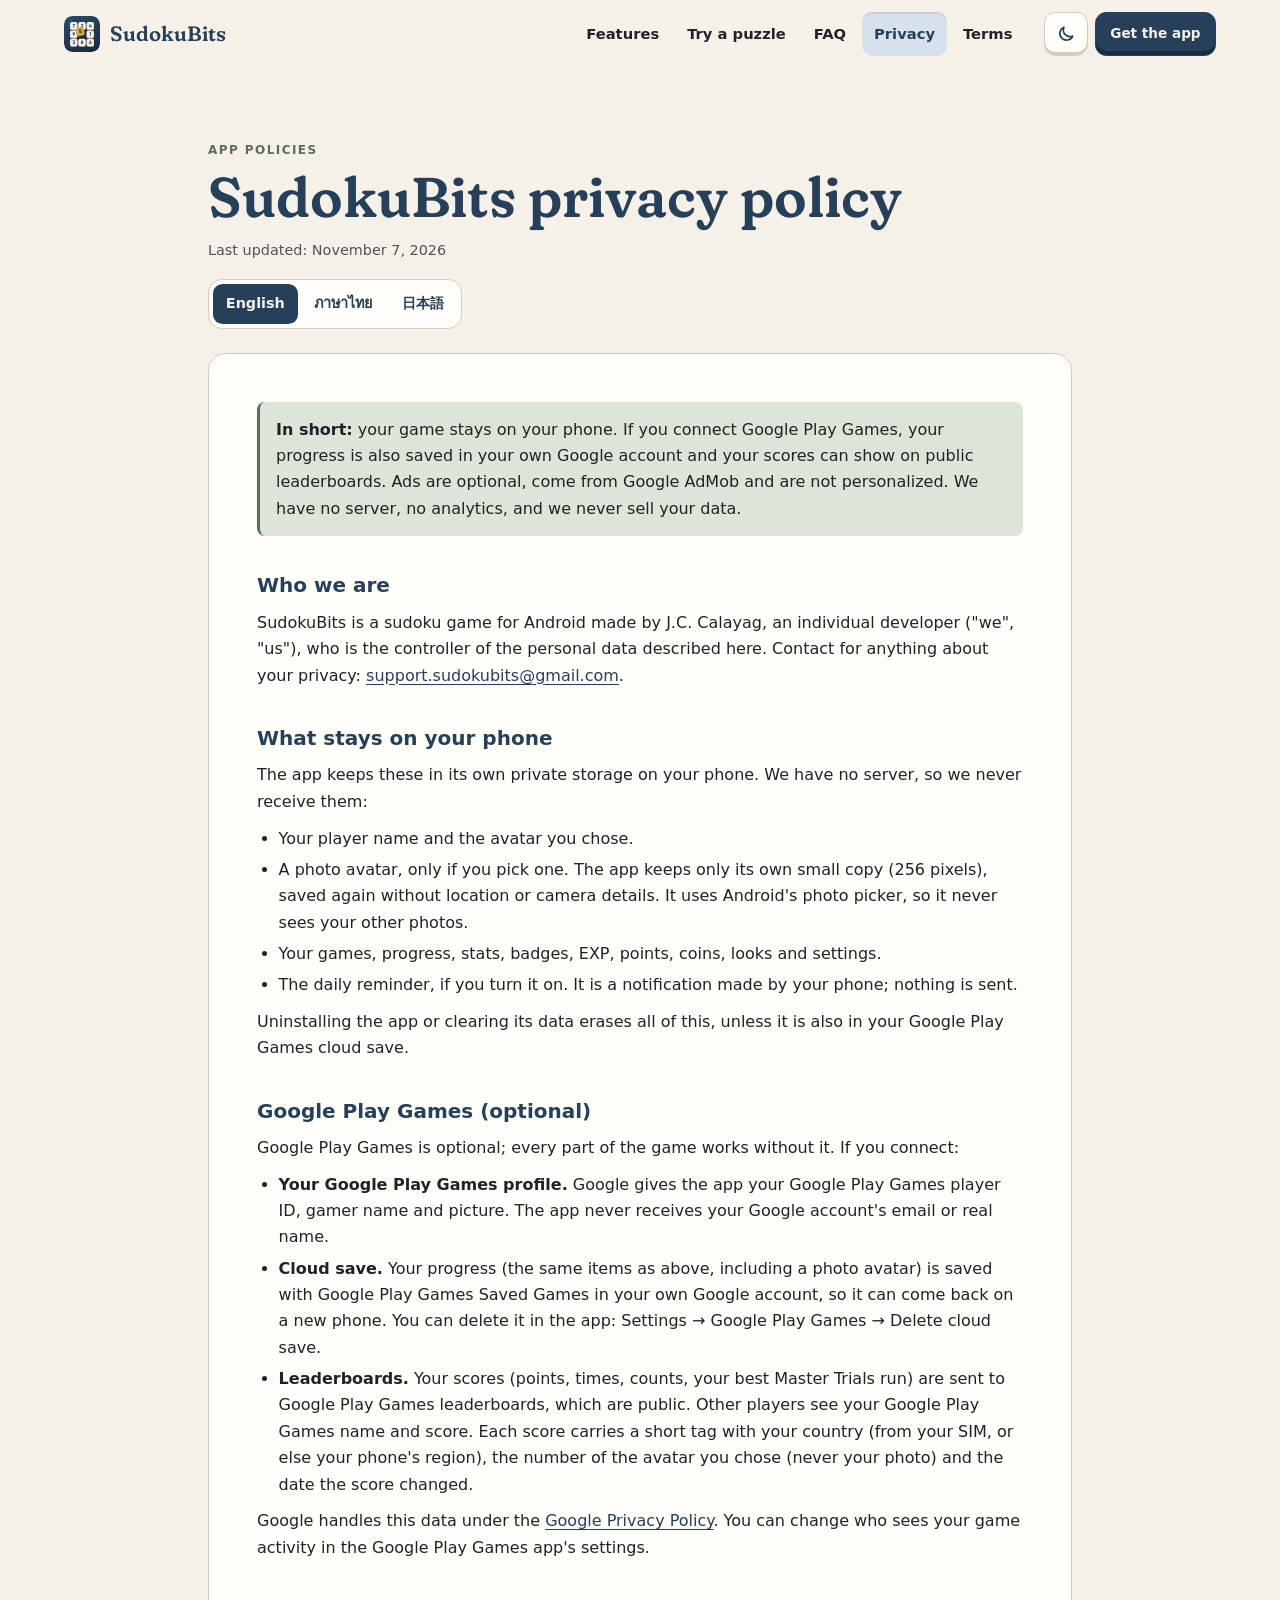
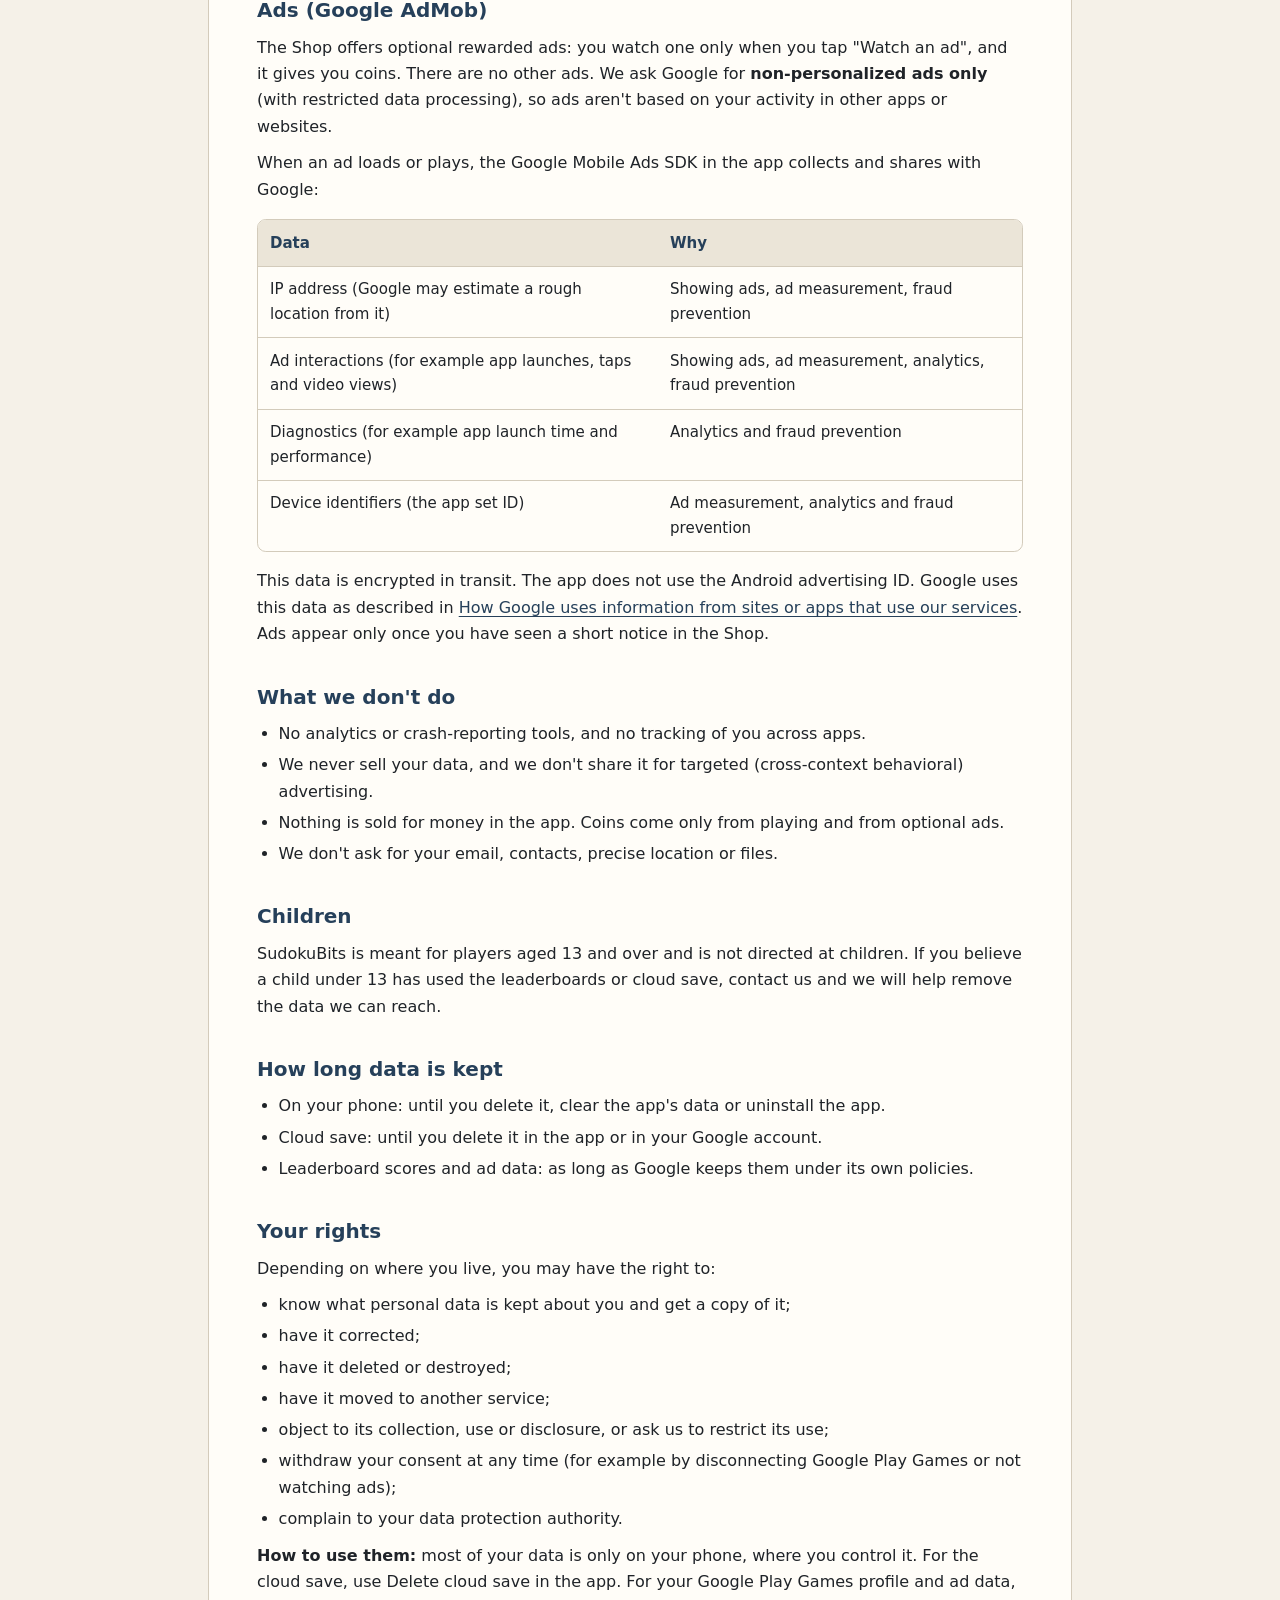
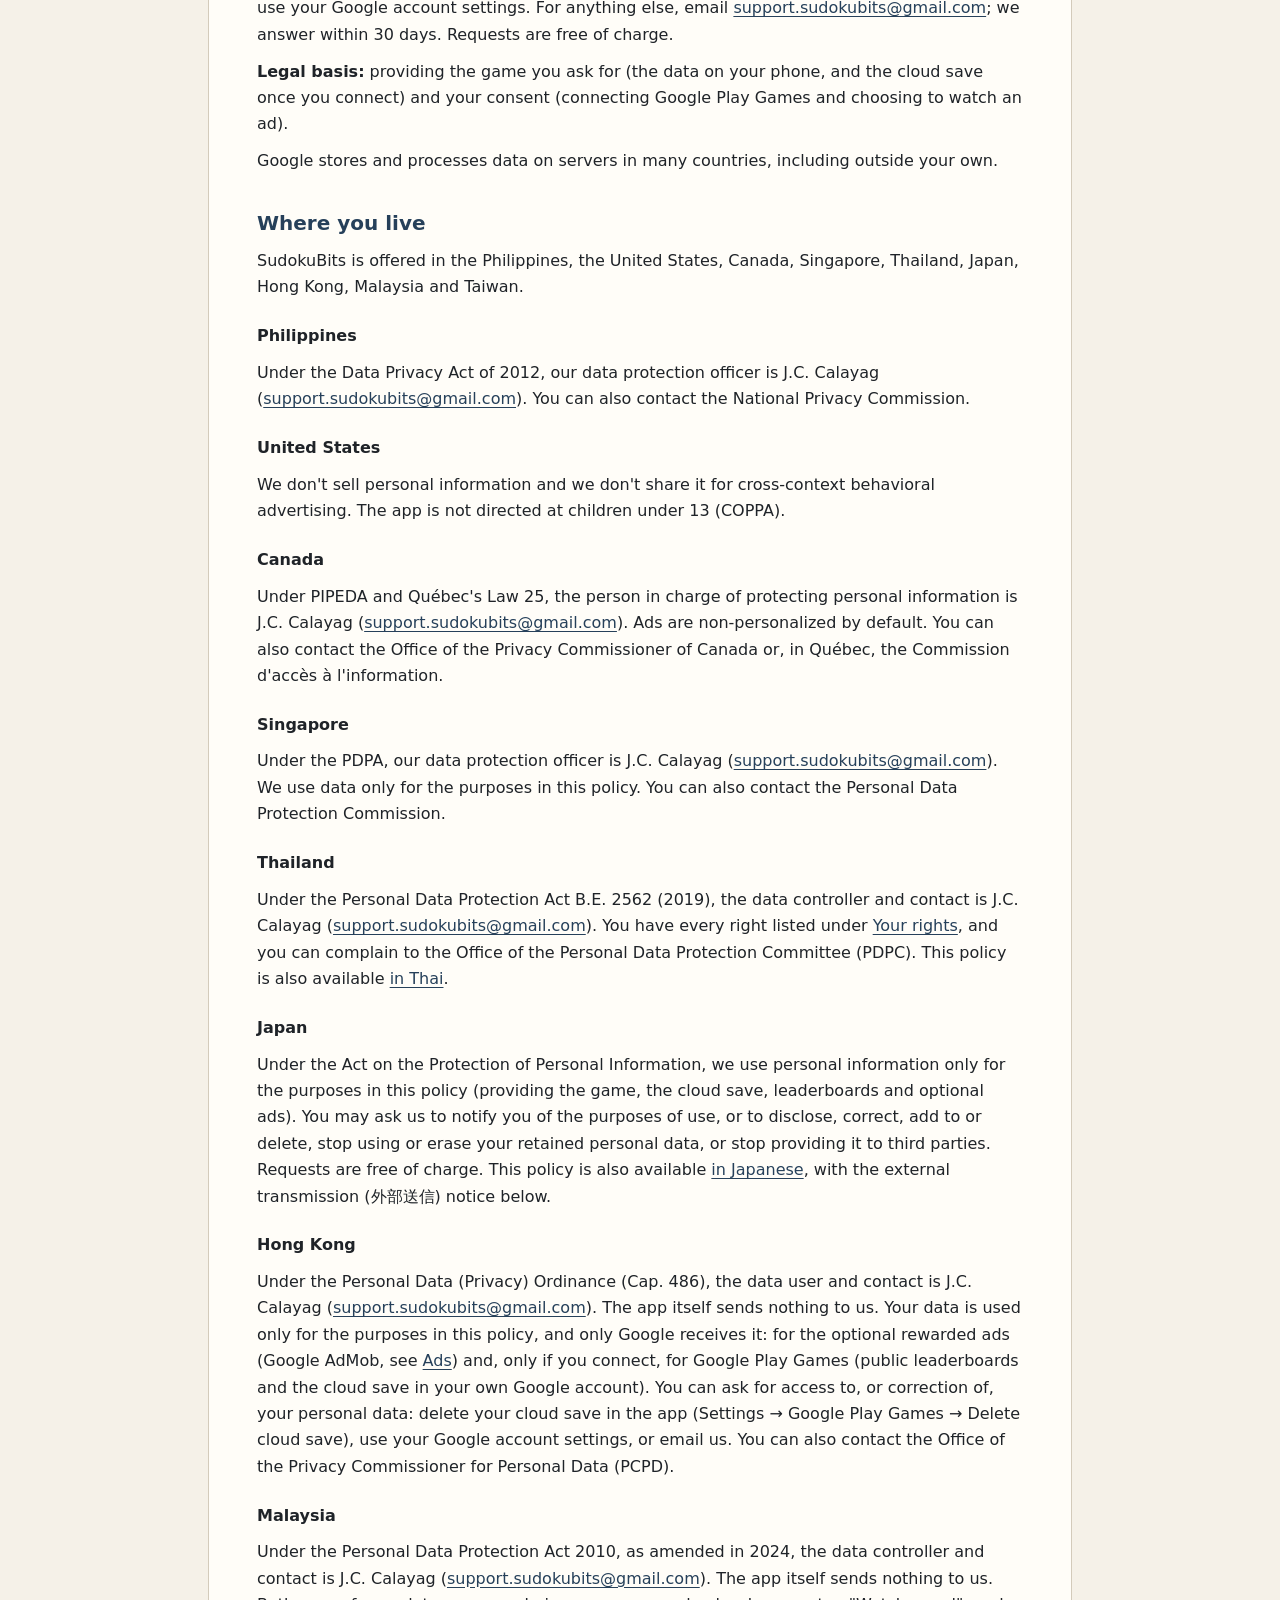
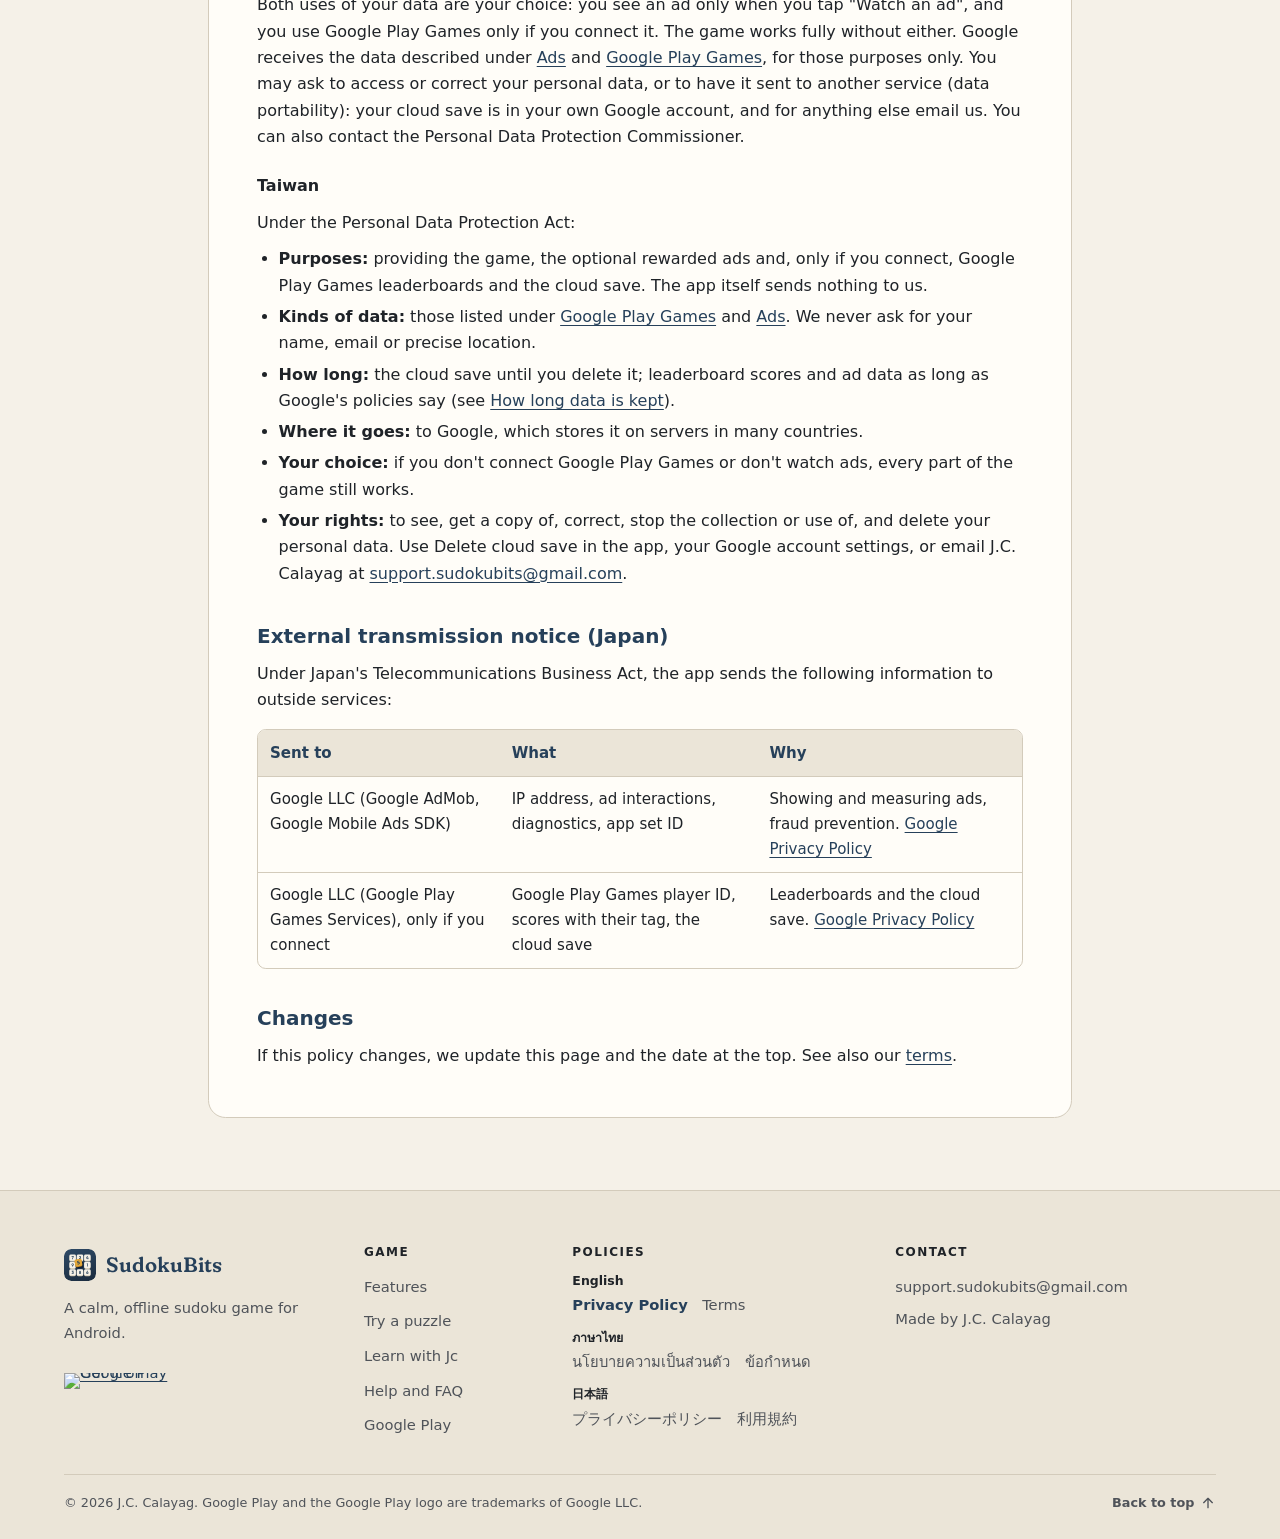
==== commit f769295a: "feat: add the app's Help and FAQ in English, Thai and Japanese - New faq.html, th/faq.html and ja/fa" ====
--- a/privacy.html
+++ b/privacy.html
@@ -25,6 +25,7 @@
       <nav class="site-nav" id="site-nav" aria-label="Main navigation">
         <a href="index.html#modes">Features</a>
         <a href="index.html#try">Try a puzzle</a>
+        <a href="faq.html">FAQ</a>
         <a href="privacy.html" aria-current="page">Privacy</a>
         <a href="terms.html">Terms</a>
         <div class="nav-extra">
@@ -259,6 +260,7 @@
           <li><a href="index.html#modes">Features</a></li>
           <li><a href="index.html#try">Try a puzzle</a></li>
           <li><a href="index.html#learn">Learn with Jc</a></li>
+          <li><a href="faq.html">Help and FAQ</a></li>
           <li><a href="https://play.google.com/store/apps/details?id=com.jccalayag.sudokubits">Google Play</a></li>
         </ul>
       </nav>
--- a/style.css
+++ b/style.css
@@ -319,11 +319,11 @@
 .menu-toggle .menu-close, .menu-toggle[aria-expanded="true"] .menu-open { display: none; }
 .menu-toggle[aria-expanded="true"] .menu-close { display: block; }
 
-@media (max-width: 52rem) {
+@media (max-width: 64rem) {
   .header-cta { display: none; }
 }
 
-@media (max-width: 40rem) {
+@media (max-width: 54rem) {
   .js .menu-toggle { display: inline-grid; }
   .js .header-actions { margin-inline-start: auto; }
 
@@ -349,7 +349,7 @@
   .site-nav:not(.js *) { margin-inline-start: -0.5rem; }
 }
 
-@media (max-width: 40rem) {
+@media (max-width: 54rem) {
   html:not(.js) .header-inner { flex-wrap: wrap; padding-block: 0.4rem; }
   html:not(.js) .site-nav { order: 3; width: 100%; margin-inline-start: -0.6rem; }
 }
@@ -1188,6 +1188,85 @@
 .table-wrap :is(th, td) { padding: 0.65rem 0.75rem; text-align: start; vertical-align: top; }
 .table-wrap th { background: var(--surface); color: var(--ink); }
 .table-wrap td { border-block-start: 1px solid var(--line); }
+
+/* ---------- Help and FAQ: the app's FaqScreen (G147) ---------- */
+
+.faq-lead { max-width: 40rem; margin: 0; color: var(--muted); font-size: 1.06rem; }
+
+.faq-topics ul { display: flex; flex-wrap: wrap; gap: 0.4rem; margin: 0; padding: 0; list-style: none; }
+
+.faq-topics a {
+  display: inline-flex;
+  align-items: center;
+  min-height: 2.5rem;
+  padding: 0.25rem 0.8rem;
+  border: 1px solid var(--line);
+  border-radius: 0.65rem;
+  background: var(--sheet);
+  color: var(--ink);
+  font-size: 0.88rem;
+  font-weight: 650;
+  text-decoration: none;
+  transition: background-color var(--quick) var(--ease-standard);
+}
+
+.faq-topics a:hover { background: var(--surface); }
+
+.faq-group h2 { margin: 2.5rem 0 0.75rem; font-size: clamp(1.35rem, 3vw, 1.75rem); line-height: 1.25; }
+
+/* A question is a tile: a 1px ring on surface; open, the ring turns 2px ink on the board's paper. */
+.faq-item {
+  border: 1px solid var(--line);
+  border-radius: 0.9rem;
+  background: var(--surface-low);
+  box-shadow: 0 3px 0 var(--line);
+  transition: background-color var(--quick) var(--ease-standard), border-color var(--quick) var(--ease-standard);
+}
+
+.faq-item + .faq-item { margin-block-start: 0.625rem; }
+.faq-item[open] { border-color: var(--ink); background: var(--board-bg); box-shadow: 0 0 0 1px var(--ink), 0 3px 0 var(--line); }
+
+.faq-item summary {
+  display: flex;
+  align-items: center;
+  gap: 0.5rem;
+  min-height: 3rem;
+  padding: 0.85rem 1rem;
+  border-radius: inherit;
+  color: var(--text);
+  font-weight: 650;
+  line-height: 1.4;
+  list-style: none;
+  cursor: pointer;
+}
+
+.faq-item summary::-webkit-details-marker { display: none; }
+.faq-item summary:hover { color: var(--ink); }
+.faq-item summary span { flex: 1; min-width: 0; }
+
+.faq-chevron { flex: none; color: var(--ink); transform: rotate(90deg); transition: transform var(--medium) var(--ease-standard); }
+.faq-item[open] .faq-chevron { transform: rotate(-90deg); }
+
+.faq-item p { margin: 0; padding: 0 1rem 1rem; color: var(--muted); line-height: 1.5; }
+.faq-item[open] p { animation: fade-in var(--short) var(--ease-arrive) both; }
+
+/* The answer's height eases open and shut where the browser can animate it. */
+@supports selector(::details-content) {
+  .faq-item { interpolate-size: allow-keywords; }
+  .faq-item::details-content {
+    block-size: 0;
+    overflow: clip;
+    transition: block-size var(--medium) var(--ease-standard), content-visibility var(--medium) allow-discrete;
+  }
+  .faq-item[open]::details-content { block-size: auto; }
+}
+
+.faq-contact { margin-block-start: 2.5rem; }
+.faq-contact p { margin: 0; }
+
+/* The home page's few questions */
+.faq-home { max-width: 48rem; }
+.faq-more { margin-block-start: 1.5rem; }
 
 /* ---------- Intro (assets/intro.js): the app's intro, then the logo glides into the header ---------- */
 
